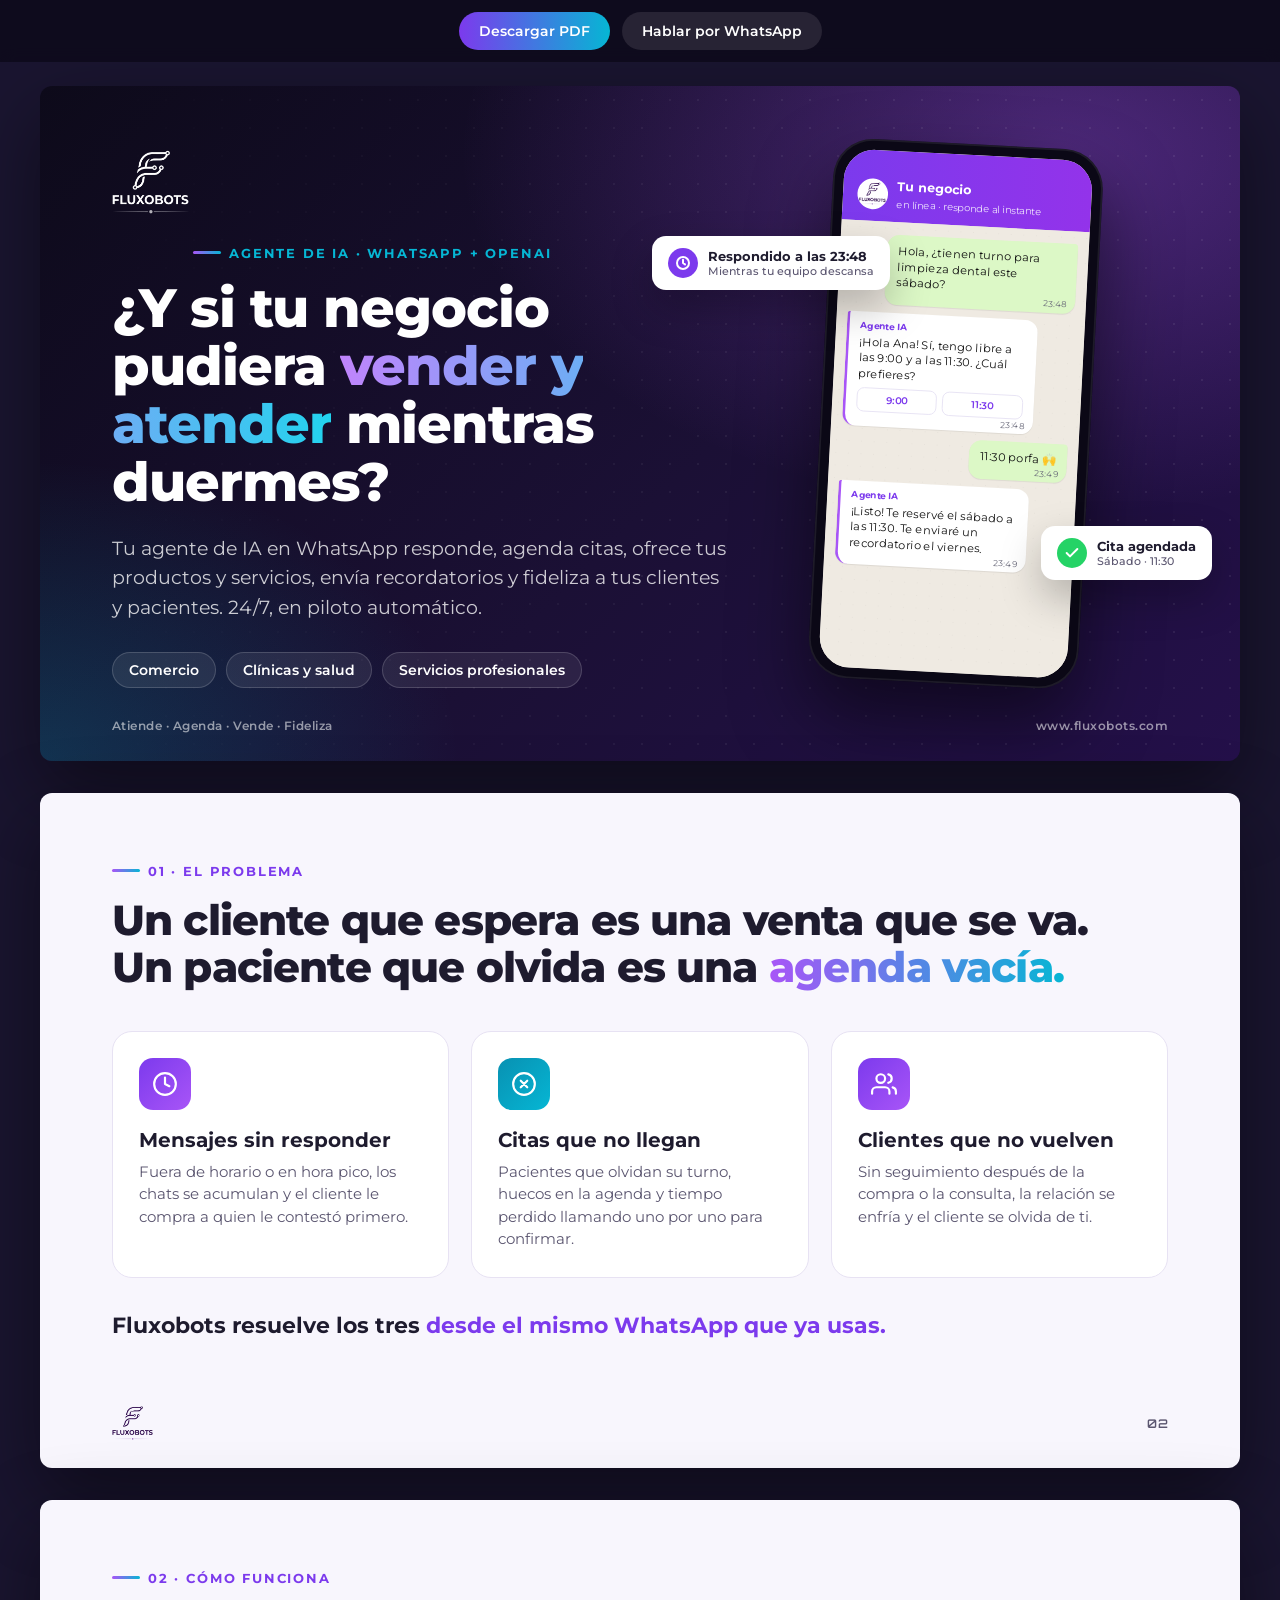
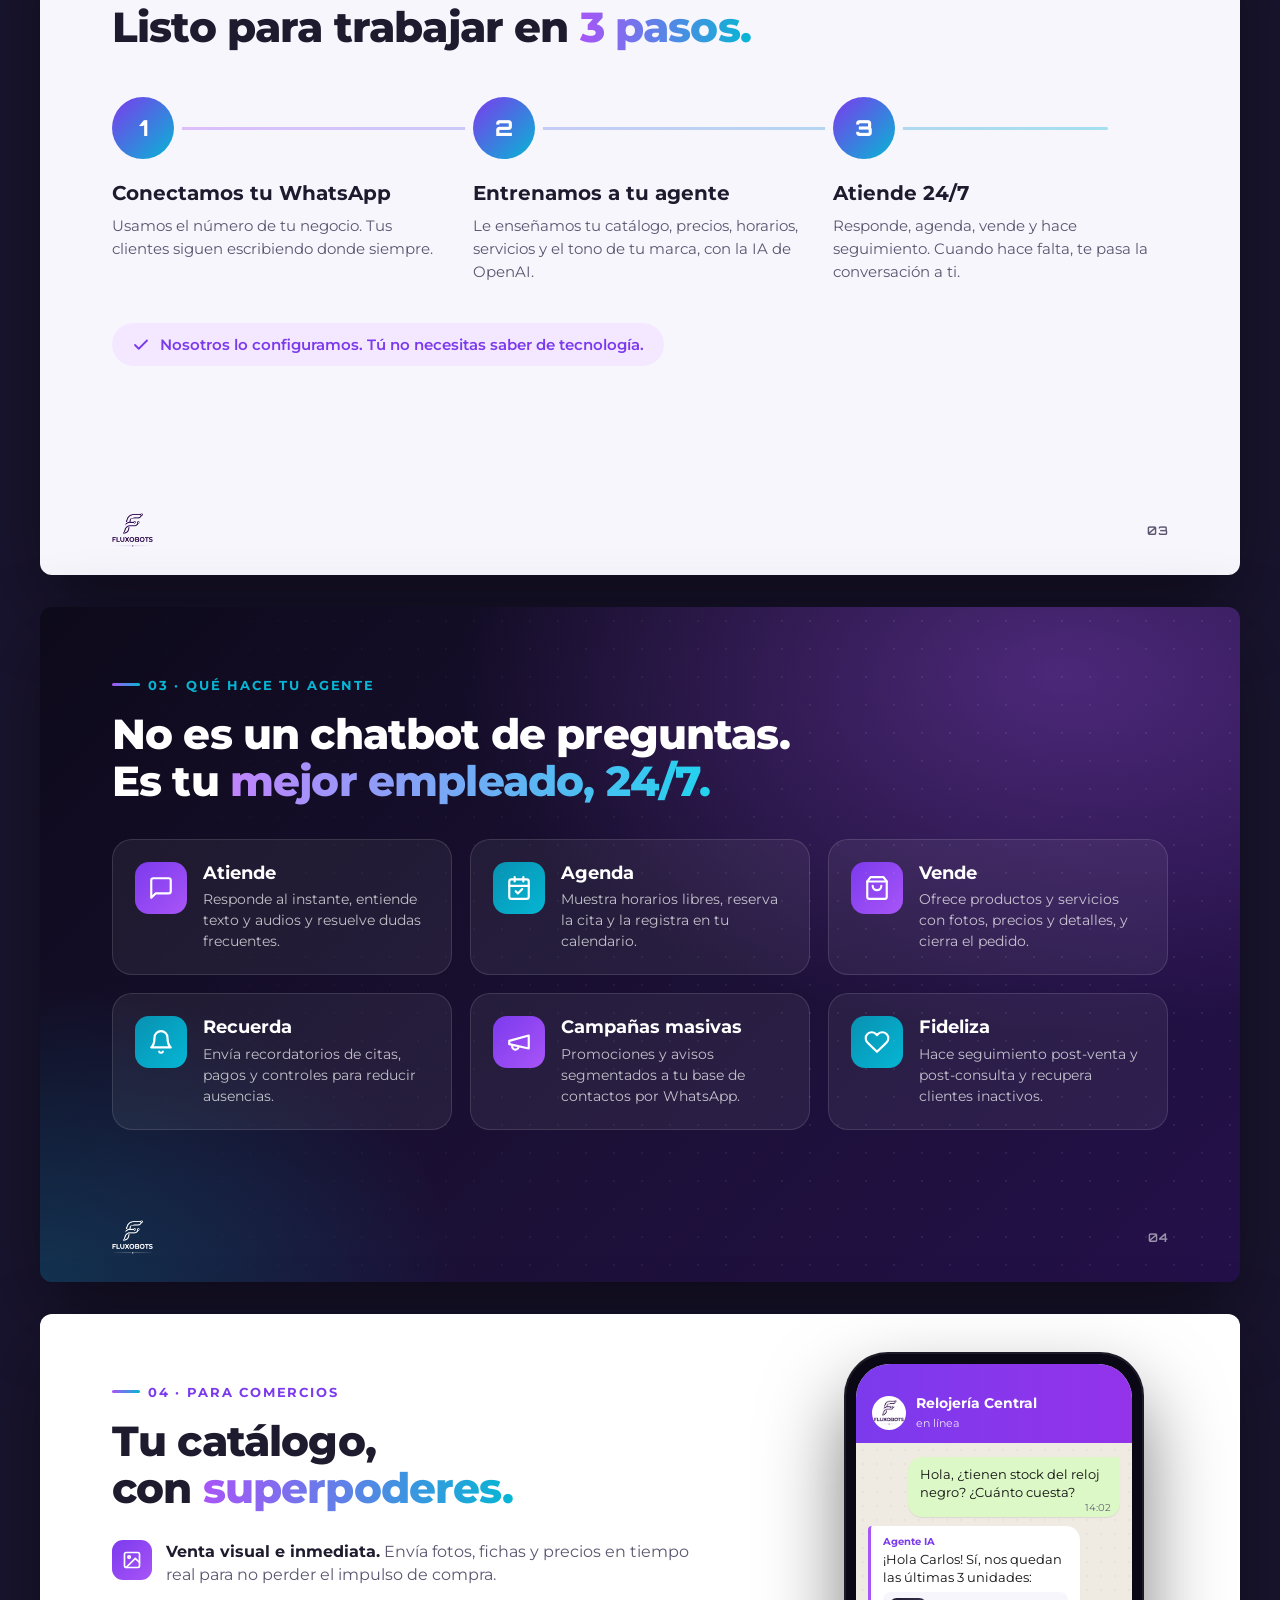
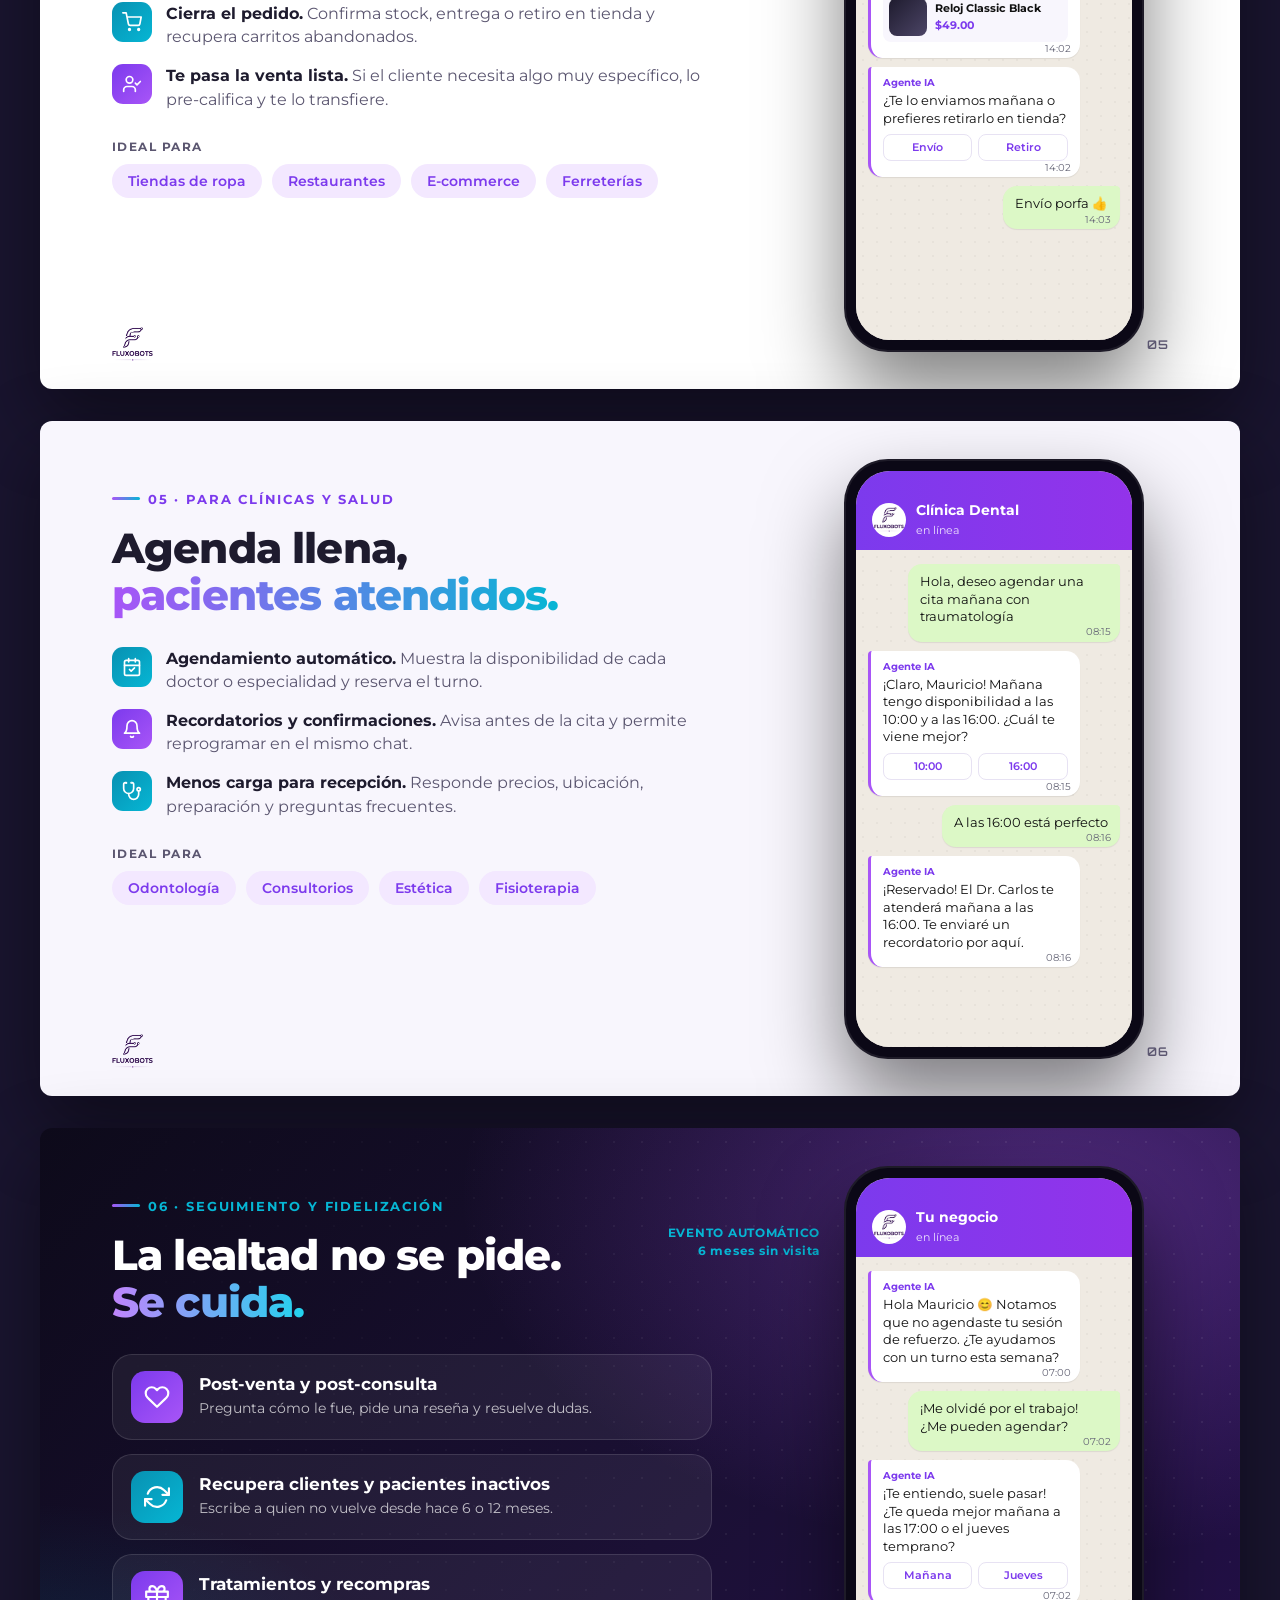
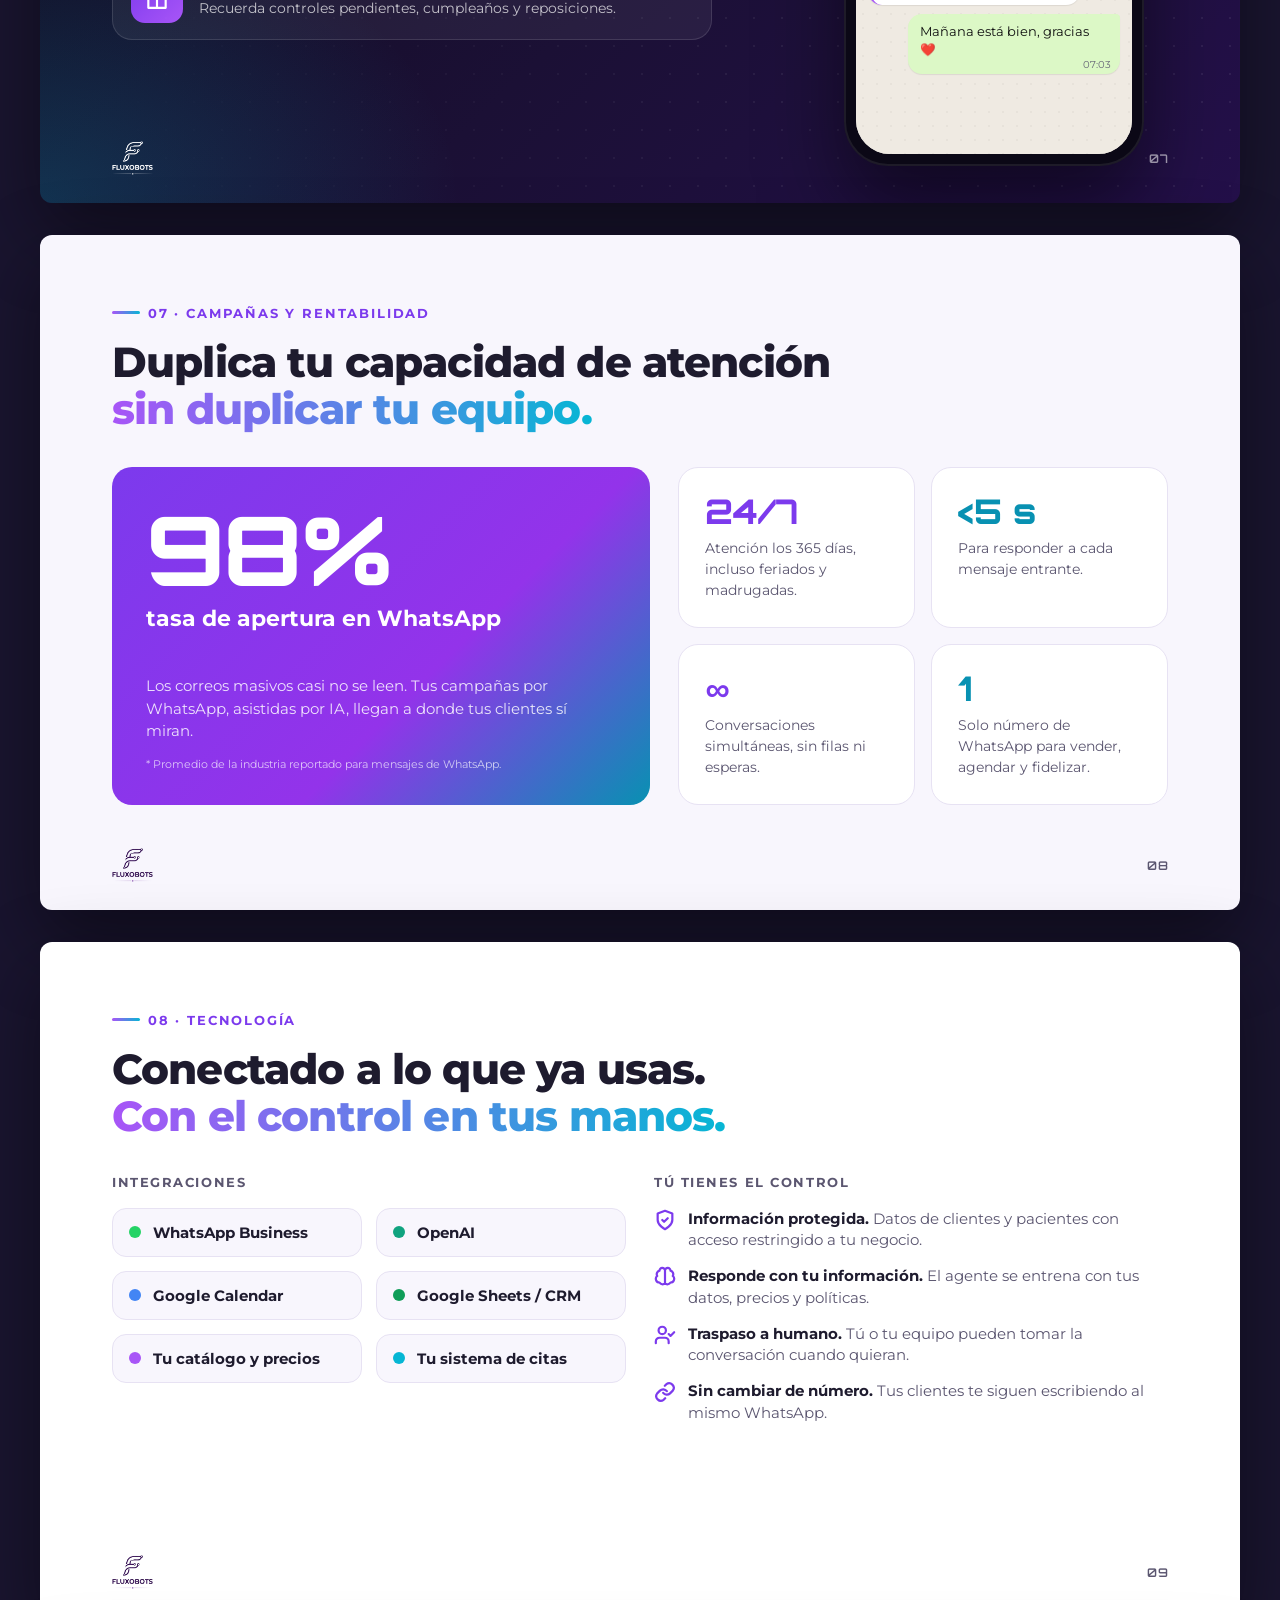
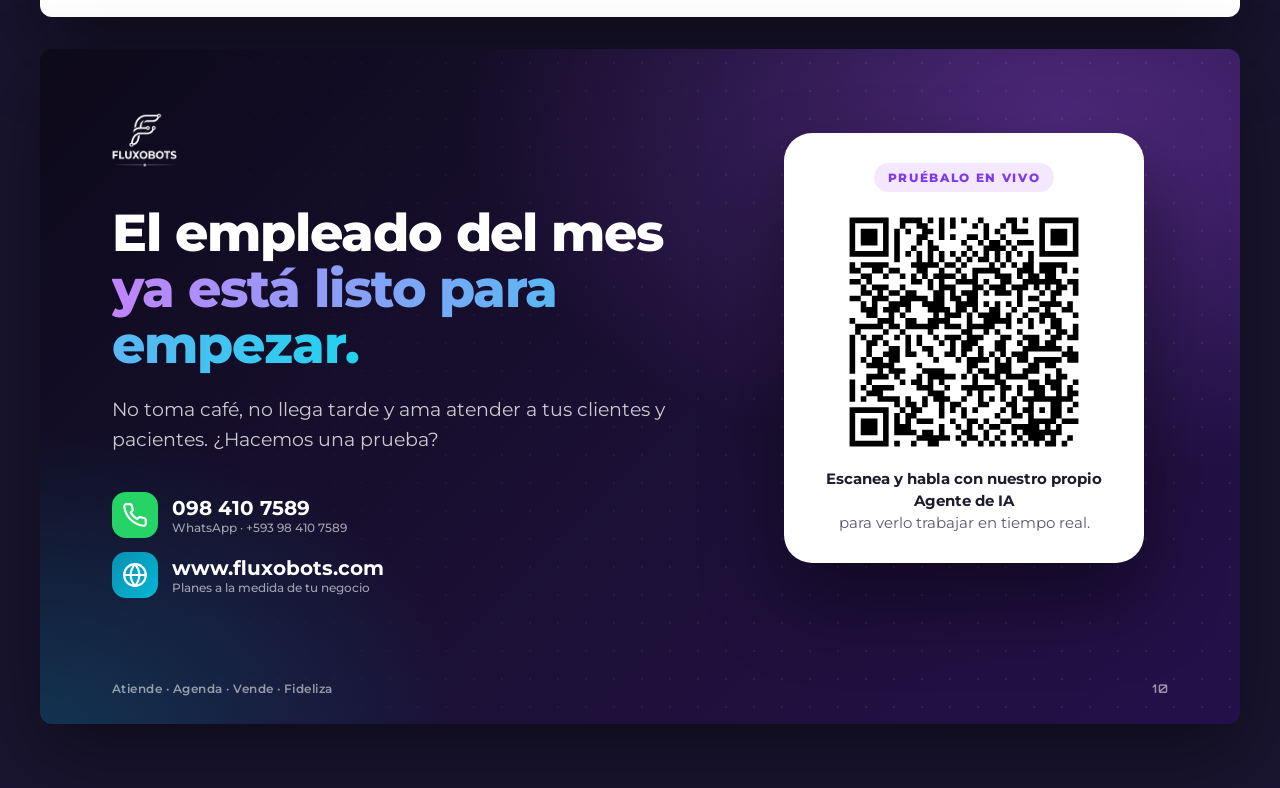
==== brochure.html @ 78300b8d "Agregar brochure HTML del Agente IA (comercio + salud) Brochure de 10 páginas con logo y colores de " ====
<!DOCTYPE html>
<html lang="es">
<head>
<meta charset="UTF-8">
<meta name="viewport" content="width=device-width, initial-scale=1.0">
<title>Fluxobots · Agente de IA para WhatsApp</title>
<meta name="description" content="Brochure de Fluxobots: Agente de IA conectado a WhatsApp y OpenAI que atiende, agenda, vende, recuerda y fideliza a tus clientes y pacientes 24/7.">
<link rel="preconnect" href="https://fonts.googleapis.com">
<link rel="preconnect" href="https://fonts.gstatic.com" crossorigin>
<link href="https://fonts.googleapis.com/css2?family=Montserrat:wght@400;500;600;700;800&family=Orbitron:wght@600;800&display=swap" rel="stylesheet">
<style>
:root{
  --violet:#a855f7;
  --violet-deep:#7c3aed;
  --violet-soft:#f3e8ff;
  --cyan:#06b6d4;
  --cyan-soft:#cffafe;
  --ink:#020617;
  --night:#0d0a1a;
  --text:#1e1b2e;
  --muted:#5b5670;
  --line:#e7e2f3;
  --paper:#ffffff;
  --paper-2:#f8f6fd;
  --wa:#25d366;
  --wa-bubble:#dcf8c6;
}
*{box-sizing:border-box;margin:0;padding:0}
html,body{background:#1a1530}
body{font-family:'Montserrat',sans-serif;color:var(--text);-webkit-font-smoothing:antialiased;padding:32px 0 64px}

/* ---------- Toolbar (solo pantalla) ---------- */
.toolbar{position:sticky;top:0;z-index:10;display:flex;justify-content:center;gap:12px;padding:12px;margin:-32px 0 24px;background:rgba(13,10,26,.85);backdrop-filter:blur(8px)}
.toolbar button,.toolbar a{font:600 14px 'Montserrat',sans-serif;border:0;border-radius:999px;padding:10px 20px;cursor:pointer;text-decoration:none;color:#fff;background:linear-gradient(90deg,var(--violet-deep),var(--cyan))}
.toolbar a{background:rgba(255,255,255,.1)}

/* ---------- Lienzo de slides ---------- */
.deck{display:flex;flex-direction:column;align-items:center;gap:32px}
.frame{width:calc(1200px * var(--s,1));height:calc(675px * var(--s,1))}
.slide{width:1200px;height:675px;position:relative;overflow:hidden;transform:scale(var(--s,1));transform-origin:top left;background:var(--paper);border-radius:12px;box-shadow:0 30px 80px rgba(0,0,0,.45);padding:64px 72px}
.slide.dark{background:radial-gradient(1000px 600px at 85% 10%,rgba(168,85,247,.35),transparent 60%),radial-gradient(700px 500px at 0% 100%,rgba(6,182,212,.22),transparent 60%),linear-gradient(135deg,#0d0a1a 0%,#1b1035 55%,#24104a 100%);color:#fff}
.slide.soft{background:var(--paper-2)}

/* Malla decorativa sutil en slides oscuras */
.slide.dark::before{content:"";position:absolute;inset:0;background-image:radial-gradient(rgba(255,255,255,.07) 1px,transparent 1px);background-size:28px 28px;mask-image:linear-gradient(90deg,transparent,#000 70%);pointer-events:none}

/* Pie de página común */
.foot{position:absolute;left:72px;right:72px;bottom:28px;display:flex;align-items:center;justify-content:space-between;font-size:12px;font-weight:600;color:var(--muted);letter-spacing:.04em}
.dark .foot{color:rgba(255,255,255,.55)}
.foot img{height:34px}
.foot .num{font-family:'Orbitron',sans-serif;font-size:12px}

/* Tipografía */
.eyebrow{display:inline-flex;align-items:center;gap:8px;font-size:13px;font-weight:700;letter-spacing:.14em;text-transform:uppercase;color:var(--violet-deep);margin-bottom:18px}
.eyebrow::before{content:"";width:28px;height:3px;border-radius:3px;background:linear-gradient(90deg,var(--violet),var(--cyan))}
.dark .eyebrow{color:var(--cyan)}
h1{font-size:54px;line-height:1.08;font-weight:800;letter-spacing:-.02em}
h2{font-size:42px;line-height:1.12;font-weight:800;letter-spacing:-.02em}
h3{font-size:20px;line-height:1.25;font-weight:700}
.lead{font-size:19px;line-height:1.55;color:var(--muted);max-width:620px}
.dark .lead{color:rgba(255,255,255,.78)}
.grad{background:linear-gradient(90deg,var(--violet),var(--cyan));-webkit-background-clip:text;background-clip:text;color:transparent}
.dark .grad{background:linear-gradient(90deg,#c084fc,#22d3ee);-webkit-background-clip:text;background-clip:text}

/* Chips */
.chips{display:flex;gap:10px;flex-wrap:wrap}
.chip{font-size:14px;font-weight:600;padding:8px 16px;border-radius:999px;background:var(--violet-soft);color:var(--violet-deep)}
.dark .chip{background:rgba(255,255,255,.08);color:#fff;border:1px solid rgba(255,255,255,.16)}

/* Íconos */
.ico{width:52px;height:52px;border-radius:14px;display:grid;place-items:center;background:linear-gradient(135deg,var(--violet-deep),var(--violet));color:#fff;flex:none}
.ico.cy{background:linear-gradient(135deg,#0891b2,var(--cyan))}
.ico svg{width:26px;height:26px;fill:none;stroke:currentColor;stroke-width:2;stroke-linecap:round;stroke-linejoin:round}

/* ---------- Teléfono / chat ---------- */
.phone{position:absolute;width:300px;height:600px;border-radius:44px;background:#0b0816;padding:12px;box-shadow:0 40px 80px rgba(0,0,0,.5),0 0 0 2px rgba(255,255,255,.08) inset}
.screen{width:100%;height:100%;border-radius:34px;overflow:hidden;background:#efeae2;display:flex;flex-direction:column}
.wa-head{background:linear-gradient(90deg,var(--violet-deep),#9333ea);color:#fff;padding:30px 16px 12px;display:flex;align-items:center;gap:10px}
.wa-head .av{width:34px;height:34px;border-radius:50%;background:#fff;display:grid;place-items:center;overflow:hidden}
.wa-head .av img{width:30px}
.wa-head b{font-size:14px;display:block}
.wa-head small{font-size:11px;opacity:.85}
.chat{flex:1;padding:14px 12px;display:flex;flex-direction:column;gap:9px;background:#efeae2 radial-gradient(rgba(0,0,0,.035) 1px,transparent 1px) 0 0/14px 14px}
.msg{max-width:84%;padding:9px 12px 16px;border-radius:14px;font-size:12.5px;line-height:1.4;position:relative;color:#111;box-shadow:0 1px 1px rgba(0,0,0,.08)}
.msg time{position:absolute;right:9px;bottom:3px;font-size:9.5px;color:#667}
.msg.in{align-self:flex-end;background:var(--wa-bubble);border-top-right-radius:4px}
.msg.ai{align-self:flex-start;background:#fff;border-top-left-radius:4px;border-left:3px solid var(--violet)}
.msg.ai::before{content:"Agente IA";display:block;font-size:10px;font-weight:700;color:var(--violet-deep);margin-bottom:2px}
.msg .prod{display:flex;gap:8px;align-items:center;margin-top:6px;padding:6px;border-radius:8px;background:var(--paper-2)}
.msg .prod i{width:38px;height:38px;border-radius:8px;background:linear-gradient(135deg,#1e1b2e,#4c4566);flex:none}
.msg .prod b{font-size:11px;display:block}
.msg .prod span{font-size:11px;color:var(--violet-deep);font-weight:700}
.msg .btns{display:flex;gap:6px;margin-top:7px}
.msg .btns span{flex:1;text-align:center;font-size:11px;font-weight:600;color:var(--violet-deep);border:1px solid var(--line);border-radius:8px;padding:5px 4px;background:#fff}
.tag-float{position:absolute;background:#fff;color:var(--text);border-radius:14px;padding:12px 16px;box-shadow:0 18px 40px rgba(0,0,0,.25);display:flex;align-items:center;gap:10px;font-size:13px;font-weight:700}
.tag-float .dot{width:30px;height:30px;border-radius:50%;display:grid;place-items:center;background:var(--wa);color:#fff}
.tag-float .dot svg{width:16px;height:16px;fill:none;stroke:#fff;stroke-width:3;stroke-linecap:round;stroke-linejoin:round}
.tag-float small{display:block;font-weight:500;color:var(--muted);font-size:11px}

/* ---------- Tarjetas ---------- */
.card{background:#fff;border:1px solid var(--line);border-radius:20px;padding:26px}
.dark .card{background:rgba(255,255,255,.06);border-color:rgba(255,255,255,.12)}
.card p{font-size:15px;line-height:1.5;color:var(--muted);margin-top:8px}
.dark .card p{color:rgba(255,255,255,.72)}

/* Slide 1 */
.s1 .copy{position:relative;z-index:2;max-width:640px}
.s1 .logo-top{height:64px;margin-bottom:40px}
.s1 h1{margin-bottom:22px}
.s1 .lead{margin-bottom:30px}
.s1 .phone{right:120px;top:58px;transform:rotate(3deg) scale(.9);transform-origin:top center}
.s1 .t1{right:28px;top:440px}
.s1 .t2{right:350px;top:150px}

/* Slide 2 */
.s2 .grid{display:grid;grid-template-columns:repeat(3,1fr);gap:22px;margin-top:40px}
.s2 .card h3{margin-top:18px}
.s2 .quote{margin-top:34px;font-size:22px;font-weight:700;color:var(--text)}
.s2 .quote span{color:var(--violet-deep)}

/* Slide 3 */
.s3 .steps{display:grid;grid-template-columns:repeat(3,1fr);gap:26px;margin-top:46px;position:relative}
.s3 .steps::before{content:"";position:absolute;top:30px;left:60px;right:60px;height:3px;background:linear-gradient(90deg,var(--violet),var(--cyan));border-radius:3px;opacity:.35}
.s3 .n{width:62px;height:62px;border-radius:50%;display:grid;place-items:center;font:800 22px 'Orbitron',sans-serif;color:#fff;background:linear-gradient(135deg,var(--violet-deep),var(--cyan));position:relative;box-shadow:0 0 0 8px var(--paper-2)}
.s3 h3{margin-top:22px}
.s3 p{font-size:15px;line-height:1.55;color:var(--muted);margin-top:8px}
.s3 .note{margin-top:40px;display:inline-flex;align-items:center;gap:10px;font-size:15px;font-weight:600;color:var(--violet-deep);background:var(--violet-soft);padding:12px 20px;border-radius:999px}

/* Slide 4 */
.s4 .grid{display:grid;grid-template-columns:repeat(3,1fr);gap:18px;margin-top:34px}
.s4 .card{display:flex;gap:16px;align-items:flex-start;padding:22px}
.s4 .card p{margin-top:5px;font-size:14px}
.s4 h3{font-size:18px}

/* Slides 5 y 6 (demos) */
.demo .copy{max-width:600px}
.demo .phone{right:96px;top:38px}
.demo ul{list-style:none;margin-top:28px;display:flex;flex-direction:column;gap:16px}
.demo li{display:flex;gap:14px;align-items:flex-start;font-size:16px;line-height:1.45;color:var(--muted)}
.demo li b{color:var(--text)}
.demo li .ico{width:40px;height:40px;border-radius:11px}
.demo li .ico svg{width:20px;height:20px}
.demo .also{margin-top:28px}
.demo .also small{display:block;font-size:12px;font-weight:700;letter-spacing:.12em;text-transform:uppercase;color:var(--muted);margin-bottom:10px}

/* Slide 7 */
.s7 .copy{max-width:600px}
.s7 .flows{display:flex;flex-direction:column;gap:14px;margin-top:28px}
.s7 .flow{display:flex;gap:16px;align-items:center;padding:16px 18px}
.s7 .flow h3{font-size:17px}
.s7 .flow p{margin-top:3px;font-size:14px}
.s7 .phone{right:96px;top:38px}
.s7 .trigger{position:absolute;right:420px;top:96px;font-size:12px;font-weight:700;letter-spacing:.06em;color:var(--cyan);text-align:right;line-height:1.5}

/* Slide 8 */
.s8 .row{display:grid;grid-template-columns:1.1fr 1fr;gap:28px;margin-top:34px}
.s8 .big{background:linear-gradient(135deg,var(--violet-deep),#9333ea 60%,#0891b2);color:#fff;border:0;padding:34px;display:flex;flex-direction:column;justify-content:space-between}
.s8 .big .k{font:800 96px/1 'Orbitron',sans-serif;letter-spacing:-.02em}
.s8 .big h3{font-size:22px;margin-top:8px}
.s8 .big p{color:rgba(255,255,255,.85);font-size:15px}
.s8 .big small{font-size:11px;opacity:.7;margin-top:14px;display:block}
.s8 .stats{display:grid;grid-template-columns:1fr 1fr;gap:16px}
.s8 .stat .k{font:800 34px/1 'Orbitron',sans-serif;color:var(--violet-deep)}
.s8 .stat:nth-child(even) .k{color:#0891b2}
.s8 .stat p{font-size:14px;margin-top:10px}

/* Slide 9 */
.s9 .cols{display:grid;grid-template-columns:1fr 1fr;gap:28px;margin-top:34px}
.s9 .int{display:grid;grid-template-columns:1fr 1fr;gap:14px;margin-top:18px}
.s9 .pill{display:flex;align-items:center;gap:12px;padding:14px 16px;border-radius:14px;background:var(--paper-2);border:1px solid var(--line);font-weight:700;font-size:15px}
.s9 .pill i{width:12px;height:12px;border-radius:50%;flex:none}
.s9 .sec{display:flex;flex-direction:column;gap:14px;margin-top:18px}
.s9 .sec div{display:flex;gap:12px;align-items:flex-start;font-size:15px;line-height:1.45;color:var(--muted)}
.s9 .sec b{color:var(--text)}
.s9 .sec svg{width:22px;height:22px;flex:none;fill:none;stroke:var(--violet-deep);stroke-width:2.4;stroke-linecap:round;stroke-linejoin:round;margin-top:1px}
.s9 h4{font-size:13px;font-weight:700;letter-spacing:.12em;text-transform:uppercase;color:var(--muted)}

/* Slide 10 */
.s10 .copy{max-width:620px}
.s10 h1{font-size:52px;margin-bottom:22px}
.s10 .contact{margin-top:38px;display:flex;flex-direction:column;gap:14px}
.s10 .contact a{display:flex;align-items:center;gap:14px;color:#fff;text-decoration:none;font-size:20px;font-weight:700}
.s10 .contact .ico{width:46px;height:46px}
.s10 .contact small{display:block;font-size:12px;font-weight:500;color:rgba(255,255,255,.6)}
.s10 .qr{position:absolute;right:96px;top:84px;width:360px;background:#fff;border-radius:28px;padding:30px;text-align:center;color:var(--text);box-shadow:0 40px 80px rgba(0,0,0,.45)}
.s10 .qr .lbl{display:inline-block;font-size:12px;font-weight:800;letter-spacing:.14em;color:var(--violet-deep);background:var(--violet-soft);padding:7px 14px;border-radius:999px}
.s10 .qr img{width:240px;height:240px;margin:20px auto 16px;display:block}
.s10 .qr p{font-size:15px;line-height:1.45;color:var(--muted)}
.s10 .qr p b{color:var(--text)}
.s10 .logo-top{height:54px;margin-bottom:34px}

/* ---------- Impresión / PDF ---------- */
@page{size:1200px 675px;margin:0}
@media print{
  html,body{background:none;padding:0}
  .toolbar{display:none}
  .deck{gap:0;display:block}
  .frame{width:1200px;height:675px;break-after:page;page-break-after:always}
  .frame:last-child{break-after:auto;page-break-after:auto}
  .slide{transform:none;border-radius:0;box-shadow:none}
  *{-webkit-print-color-adjust:exact;print-color-adjust:exact}
}
</style>
</head>
<body>

<div class="toolbar">
  <button onclick="window.print()">Descargar PDF</button>
  <a href="https://wa.me/593984107589" target="_blank" rel="noopener">Hablar por WhatsApp</a>
</div>

<!-- Íconos reutilizables -->
<svg width="0" height="0" style="position:absolute">
  <defs>
    <symbol id="i-chat" viewBox="0 0 24 24"><path d="M21 15a2 2 0 0 1-2 2H7l-4 4V5a2 2 0 0 1 2-2h14a2 2 0 0 1 2 2z"/></symbol>
    <symbol id="i-cal" viewBox="0 0 24 24"><rect x="3" y="4" width="18" height="18" rx="2"/><path d="M16 2v4M8 2v4M3 10h18M9 15l2 2 4-4"/></symbol>
    <symbol id="i-bag" viewBox="0 0 24 24"><path d="M6 2 3 6v14a2 2 0 0 0 2 2h14a2 2 0 0 0 2-2V6l-3-4z"/><path d="M3 6h18M16 10a4 4 0 0 1-8 0"/></symbol>
    <symbol id="i-bell" viewBox="0 0 24 24"><path d="M18 8A6 6 0 0 0 6 8c0 7-3 9-3 9h18s-3-2-3-9M13.7 21a2 2 0 0 1-3.4 0"/></symbol>
    <symbol id="i-mega" viewBox="0 0 24 24"><path d="m3 11 18-5v12L3 14v-3z"/><path d="M11.6 16.8a3 3 0 1 1-5.8-1.6"/></symbol>
    <symbol id="i-heart" viewBox="0 0 24 24"><path d="M20.8 4.6a5.5 5.5 0 0 0-7.8 0L12 5.7l-1-1.1a5.5 5.5 0 0 0-7.8 7.8l1 1.1L12 21l7.8-7.5 1-1.1a5.5 5.5 0 0 0 0-7.8z"/></symbol>
    <symbol id="i-clock" viewBox="0 0 24 24"><circle cx="12" cy="12" r="10"/><path d="M12 6v6l4 2"/></symbol>
    <symbol id="i-x" viewBox="0 0 24 24"><circle cx="12" cy="12" r="10"/><path d="m15 9-6 6M9 9l6 6"/></symbol>
    <symbol id="i-users" viewBox="0 0 24 24"><path d="M17 21v-2a4 4 0 0 0-4-4H5a4 4 0 0 0-4 4v2"/><circle cx="9" cy="7" r="4"/><path d="M23 21v-2a4 4 0 0 0-3-3.9M16 3.1a4 4 0 0 1 0 7.8"/></symbol>
    <symbol id="i-img" viewBox="0 0 24 24"><rect x="3" y="3" width="18" height="18" rx="2"/><circle cx="8.5" cy="8.5" r="1.5"/><path d="m21 15-5-5L5 21"/></symbol>
    <symbol id="i-hand" viewBox="0 0 24 24"><path d="M16 21v-2a4 4 0 0 0-4-4H6a4 4 0 0 0-4 4v2"/><circle cx="9" cy="7" r="4"/><path d="m16 11 2 2 4-4"/></symbol>
    <symbol id="i-cart" viewBox="0 0 24 24"><circle cx="9" cy="21" r="1"/><circle cx="20" cy="21" r="1"/><path d="M1 1h4l2.7 13.4a2 2 0 0 0 2 1.6h9.7a2 2 0 0 0 2-1.6L23 6H6"/></symbol>
    <symbol id="i-steth" viewBox="0 0 24 24"><path d="M4.8 2.3A.3.3 0 1 0 5 2H4a2 2 0 0 0-2 2v5a6 6 0 0 0 6 6 6 6 0 0 0 6-6V4a2 2 0 0 0-2-2h-1a.2.2 0 1 0 .3.3"/><path d="M8 15v1a6 6 0 0 0 6 6 6 6 0 0 0 6-6v-4"/><circle cx="20" cy="10" r="2"/></symbol>
    <symbol id="i-refresh" viewBox="0 0 24 24"><path d="M23 4v6h-6M1 20v-6h6"/><path d="M3.5 9a9 9 0 0 1 14.9-3.4L23 10M1 14l4.6 4.4A9 9 0 0 0 20.5 15"/></symbol>
    <symbol id="i-gift" viewBox="0 0 24 24"><path d="M20 12v10H4V12M2 7h20v5H2zM12 22V7M12 7H7.5a2.5 2.5 0 0 1 0-5C11 2 12 7 12 7zM12 7h4.5a2.5 2.5 0 0 0 0-5C13 2 12 7 12 7z"/></symbol>
    <symbol id="i-check" viewBox="0 0 24 24"><path d="M20 6 9 17l-5-5"/></symbol>
    <symbol id="i-shield" viewBox="0 0 24 24"><path d="M12 22s8-4 8-10V5l-8-3-8 3v7c0 6 8 10 8 10z"/><path d="m9 12 2 2 4-4"/></symbol>
    <symbol id="i-phone" viewBox="0 0 24 24"><path d="M22 16.9v3a2 2 0 0 1-2.2 2 19.8 19.8 0 0 1-8.6-3.1 19.5 19.5 0 0 1-6-6A19.8 19.8 0 0 1 2.1 4.2 2 2 0 0 1 4.1 2h3a2 2 0 0 1 2 1.7c.1.9.4 1.8.7 2.7a2 2 0 0 1-.5 2.1L8 9.8a16 16 0 0 0 6 6l1.3-1.3a2 2 0 0 1 2.1-.4c.9.3 1.8.6 2.7.7a2 2 0 0 1 1.7 2z"/></symbol>
    <symbol id="i-globe" viewBox="0 0 24 24"><circle cx="12" cy="12" r="10"/><path d="M2 12h20M12 2a15.3 15.3 0 0 1 4 10 15.3 15.3 0 0 1-4 10 15.3 15.3 0 0 1-4-10 15.3 15.3 0 0 1 4-10z"/></symbol>
    <symbol id="i-brain" viewBox="0 0 24 24"><path d="M12 5a3 3 0 1 0-6 .1 4 4 0 0 0-2.5 5.8A4 4 0 0 0 6 18a4 4 0 0 0 6 1V5zM12 5a3 3 0 1 1 6 .1 4 4 0 0 1 2.5 5.8A4 4 0 0 1 18 18a4 4 0 0 1-6 1"/></symbol>
    <symbol id="i-link" viewBox="0 0 24 24"><path d="M10 13a5 5 0 0 0 7.5.5l3-3a5 5 0 0 0-7-7l-1.7 1.7"/><path d="M14 11a5 5 0 0 0-7.5-.5l-3 3a5 5 0 0 0 7 7l1.7-1.7"/></symbol>
  </defs>
</svg>

<main class="deck">

<!-- ============ 01 · PORTADA ============ -->
<div class="frame"><section class="slide dark s1">
  <div class="copy">
    <img class="logo-top" src="img/logo-blanco.png" alt="Fluxobots">
    <div class="eyebrow">Agente de IA · WhatsApp + OpenAI</div>
    <h1>¿Y si tu negocio pudiera <span class="grad">vender y atender</span> mientras duermes?</h1>
    <p class="lead">Tu agente de IA en WhatsApp responde, agenda citas, ofrece tus productos y servicios, envía recordatorios y fideliza a tus clientes y pacientes. 24/7, en piloto automático.</p>
    <div class="chips">
      <span class="chip">Comercio</span><span class="chip">Clínicas y salud</span><span class="chip">Servicios profesionales</span>
    </div>
  </div>

  <div class="phone"><div class="screen">
    <div class="wa-head"><div class="av"><img src="img/logo-transparente.png" alt=""></div><div><b>Tu negocio</b><small>en línea · responde al instante</small></div></div>
    <div class="chat">
      <div class="msg in">Hola, ¿tienen turno para limpieza dental este sábado? <time>23:48</time></div>
      <div class="msg ai">¡Hola Ana! Sí, tengo libre a las 9:00 y a las 11:30. ¿Cuál prefieres?
        <div class="btns"><span>9:00</span><span>11:30</span></div><time>23:48</time></div>
      <div class="msg in">11:30 porfa 🙌 <time>23:49</time></div>
      <div class="msg ai">¡Listo! Te reservé el sábado a las 11:30. Te enviaré un recordatorio el viernes. <time>23:49</time></div>
    </div>
  </div></div>
  <div class="tag-float t1"><span class="dot"><svg viewBox="0 0 24 24"><path d="M20 6 9 17l-5-5"/></svg></span><div>Cita agendada<small>Sábado · 11:30</small></div></div>
  <div class="tag-float t2"><span class="dot" style="background:var(--violet-deep)"><svg viewBox="0 0 24 24"><circle cx="12" cy="12" r="9"/><path d="M12 7v5l3 2"/></svg></span><div>Respondido a las 23:48<small>Mientras tu equipo descansa</small></div></div>

  <div class="foot"><span>Atiende · Agenda · Vende · Fideliza</span><span>www.fluxobots.com</span></div>
</section></div>

<!-- ============ 02 · EL PROBLEMA ============ -->
<div class="frame"><section class="slide soft s2">
  <div class="eyebrow">01 · El problema</div>
  <h2>Un cliente que espera es una venta que se va.<br>Un paciente que olvida es una <span class="grad">agenda vacía.</span></h2>
  <div class="grid">
    <div class="card"><div class="ico"><svg><use href="#i-clock"/></svg></div><h3>Mensajes sin responder</h3><p>Fuera de horario o en hora pico, los chats se acumulan y el cliente le compra a quien le contestó primero.</p></div>
    <div class="card"><div class="ico cy"><svg><use href="#i-x"/></svg></div><h3>Citas que no llegan</h3><p>Pacientes que olvidan su turno, huecos en la agenda y tiempo perdido llamando uno por uno para confirmar.</p></div>
    <div class="card"><div class="ico"><svg><use href="#i-users"/></svg></div><h3>Clientes que no vuelven</h3><p>Sin seguimiento después de la compra o la consulta, la relación se enfría y el cliente se olvida de ti.</p></div>
  </div>
  <p class="quote">Fluxobots resuelve los tres <span>desde el mismo WhatsApp que ya usas.</span></p>
  <div class="foot"><img src="img/logo-transparente.png" alt="Fluxobots"><span class="num">02</span></div>
</section></div>

<!-- ============ 03 · CÓMO FUNCIONA ============ -->
<div class="frame"><section class="slide soft s3">
  <div class="eyebrow">02 · Cómo funciona</div>
  <h2>Listo para trabajar en <span class="grad">3 pasos.</span></h2>
  <div class="steps">
    <div><div class="n">1</div><h3>Conectamos tu WhatsApp</h3><p>Usamos el número de tu negocio. Tus clientes siguen escribiendo donde siempre.</p></div>
    <div><div class="n">2</div><h3>Entrenamos a tu agente</h3><p>Le enseñamos tu catálogo, precios, horarios, servicios y el tono de tu marca, con la IA de OpenAI.</p></div>
    <div><div class="n">3</div><h3>Atiende 24/7</h3><p>Responde, agenda, vende y hace seguimiento. Cuando hace falta, te pasa la conversación a ti.</p></div>
  </div>
  <div class="note"><svg width="18" height="18" viewBox="0 0 24 24" fill="none" stroke="currentColor" stroke-width="2.4" stroke-linecap="round" stroke-linejoin="round"><path d="M20 6 9 17l-5-5"/></svg> Nosotros lo configuramos. Tú no necesitas saber de tecnología.</div>
  <div class="foot"><img src="img/logo-transparente.png" alt="Fluxobots"><span class="num">03</span></div>
</section></div>

<!-- ============ 04 · QUÉ HACE ============ -->
<div class="frame"><section class="slide dark s4">
  <div class="eyebrow">03 · Qué hace tu agente</div>
  <h2>No es un chatbot de preguntas.<br>Es tu <span class="grad">mejor empleado, 24/7.</span></h2>
  <div class="grid">
    <div class="card"><div class="ico"><svg><use href="#i-chat"/></svg></div><div><h3>Atiende</h3><p>Responde al instante, entiende texto y audios y resuelve dudas frecuentes.</p></div></div>
    <div class="card"><div class="ico cy"><svg><use href="#i-cal"/></svg></div><div><h3>Agenda</h3><p>Muestra horarios libres, reserva la cita y la registra en tu calendario.</p></div></div>
    <div class="card"><div class="ico"><svg><use href="#i-bag"/></svg></div><div><h3>Vende</h3><p>Ofrece productos y servicios con fotos, precios y detalles, y cierra el pedido.</p></div></div>
    <div class="card"><div class="ico cy"><svg><use href="#i-bell"/></svg></div><div><h3>Recuerda</h3><p>Envía recordatorios de citas, pagos y controles para reducir ausencias.</p></div></div>
    <div class="card"><div class="ico"><svg><use href="#i-mega"/></svg></div><div><h3>Campañas masivas</h3><p>Promociones y avisos segmentados a tu base de contactos por WhatsApp.</p></div></div>
    <div class="card"><div class="ico cy"><svg><use href="#i-heart"/></svg></div><div><h3>Fideliza</h3><p>Hace seguimiento post-venta y post-consulta y recupera clientes inactivos.</p></div></div>
  </div>
  <div class="foot"><img src="img/logo-blanco.png" alt="Fluxobots"><span class="num">04</span></div>
</section></div>

<!-- ============ 05 · DEMO COMERCIO ============ -->
<div class="frame"><section class="slide demo s5">
  <div class="copy">
    <div class="eyebrow">04 · Para comercios</div>
    <h2>Tu catálogo,<br>con <span class="grad">superpoderes.</span></h2>
    <ul>
      <li><span class="ico"><svg><use href="#i-img"/></svg></span><span><b>Venta visual e inmediata.</b> Envía fotos, fichas y precios en tiempo real para no perder el impulso de compra.</span></li>
      <li><span class="ico cy"><svg><use href="#i-cart"/></svg></span><span><b>Cierra el pedido.</b> Confirma stock, entrega o retiro en tienda y recupera carritos abandonados.</span></li>
      <li><span class="ico"><svg><use href="#i-hand"/></svg></span><span><b>Te pasa la venta lista.</b> Si el cliente necesita algo muy específico, lo pre-califica y te lo transfiere.</span></li>
    </ul>
    <div class="also"><small>Ideal para</small><div class="chips"><span class="chip">Tiendas de ropa</span><span class="chip">Restaurantes</span><span class="chip">E-commerce</span><span class="chip">Ferreterías</span></div></div>
  </div>
  <div class="phone"><div class="screen">
    <div class="wa-head"><div class="av"><img src="img/logo-transparente.png" alt=""></div><div><b>Relojería Central</b><small>en línea</small></div></div>
    <div class="chat">
      <div class="msg in">Hola, ¿tienen stock del reloj negro? ¿Cuánto cuesta? <time>14:02</time></div>
      <div class="msg ai">¡Hola Carlos! Sí, nos quedan las últimas 3 unidades:
        <div class="prod"><i></i><div><b>Reloj Classic Black</b><span>$49.00</span></div></div><time>14:02</time></div>
      <div class="msg ai">¿Te lo enviamos mañana o prefieres retirarlo en tienda?
        <div class="btns"><span>Envío</span><span>Retiro</span></div><time>14:02</time></div>
      <div class="msg in">Envío porfa 👍 <time>14:03</time></div>
    </div>
  </div></div>
  <div class="foot"><img src="img/logo-transparente.png" alt="Fluxobots"><span class="num">05</span></div>
</section></div>

<!-- ============ 06 · DEMO SALUD ============ -->
<div class="frame"><section class="slide soft demo s6">
  <div class="copy">
    <div class="eyebrow">05 · Para clínicas y salud</div>
    <h2>Agenda llena,<br><span class="grad">pacientes atendidos.</span></h2>
    <ul>
      <li><span class="ico cy"><svg><use href="#i-cal"/></svg></span><span><b>Agendamiento automático.</b> Muestra la disponibilidad de cada doctor o especialidad y reserva el turno.</span></li>
      <li><span class="ico"><svg><use href="#i-bell"/></svg></span><span><b>Recordatorios y confirmaciones.</b> Avisa antes de la cita y permite reprogramar en el mismo chat.</span></li>
      <li><span class="ico cy"><svg><use href="#i-steth"/></svg></span><span><b>Menos carga para recepción.</b> Responde precios, ubicación, preparación y preguntas frecuentes.</span></li>
    </ul>
    <div class="also"><small>Ideal para</small><div class="chips"><span class="chip">Odontología</span><span class="chip">Consultorios</span><span class="chip">Estética</span><span class="chip">Fisioterapia</span></div></div>
  </div>
  <div class="phone"><div class="screen">
    <div class="wa-head"><div class="av"><img src="img/logo-transparente.png" alt=""></div><div><b>Clínica Dental</b><small>en línea</small></div></div>
    <div class="chat">
      <div class="msg in">Hola, deseo agendar una cita mañana con traumatología <time>08:15</time></div>
      <div class="msg ai">¡Claro, Mauricio! Mañana tengo disponibilidad a las 10:00 y a las 16:00. ¿Cuál te viene mejor?
        <div class="btns"><span>10:00</span><span>16:00</span></div><time>08:15</time></div>
      <div class="msg in">A las 16:00 está perfecto <time>08:16</time></div>
      <div class="msg ai">¡Reservado! El Dr. Carlos te atenderá mañana a las 16:00. Te enviaré un recordatorio por aquí. <time>08:16</time></div>
    </div>
  </div></div>
  <div class="foot"><img src="img/logo-transparente.png" alt="Fluxobots"><span class="num">06</span></div>
</section></div>

<!-- ============ 07 · FIDELIZACIÓN ============ -->
<div class="frame"><section class="slide dark s7">
  <div class="copy">
    <div class="eyebrow">06 · Seguimiento y fidelización</div>
    <h2>La lealtad no se pide.<br><span class="grad">Se cuida.</span></h2>
    <div class="flows">
      <div class="card flow"><div class="ico"><svg><use href="#i-heart"/></svg></div><div><h3>Post-venta y post-consulta</h3><p>Pregunta cómo le fue, pide una reseña y resuelve dudas.</p></div></div>
      <div class="card flow"><div class="ico cy"><svg><use href="#i-refresh"/></svg></div><div><h3>Recupera clientes y pacientes inactivos</h3><p>Escribe a quien no vuelve desde hace 6 o 12 meses.</p></div></div>
      <div class="card flow"><div class="ico"><svg><use href="#i-gift"/></svg></div><div><h3>Tratamientos y recompras</h3><p>Recuerda controles pendientes, cumpleaños y reposiciones.</p></div></div>
    </div>
  </div>
  <div class="trigger">EVENTO AUTOMÁTICO<br>6 meses sin visita</div>
  <div class="phone"><div class="screen">
    <div class="wa-head"><div class="av"><img src="img/logo-transparente.png" alt=""></div><div><b>Tu negocio</b><small>en línea</small></div></div>
    <div class="chat">
      <div class="msg ai">Hola Mauricio 😊 Notamos que no agendaste tu sesión de refuerzo. ¿Te ayudamos con un turno esta semana? <time>07:00</time></div>
      <div class="msg in">¡Me olvidé por el trabajo! ¿Me pueden agendar? <time>07:02</time></div>
      <div class="msg ai">¡Te entiendo, suele pasar! ¿Te queda mejor mañana a las 17:00 o el jueves temprano?
        <div class="btns"><span>Mañana</span><span>Jueves</span></div><time>07:02</time></div>
      <div class="msg in">Mañana está bien, gracias ❤️ <time>07:03</time></div>
    </div>
  </div></div>
  <div class="foot"><img src="img/logo-blanco.png" alt="Fluxobots"><span class="num">07</span></div>
</section></div>

<!-- ============ 08 · CAMPAÑAS Y RESULTADOS ============ -->
<div class="frame"><section class="slide soft s8">
  <div class="eyebrow">07 · Campañas y rentabilidad</div>
  <h2>Duplica tu capacidad de atención<br><span class="grad">sin duplicar tu equipo.</span></h2>
  <div class="row">
    <div class="card big">
      <div><div class="k">98%</div><h3>tasa de apertura en WhatsApp</h3></div>
      <div><p>Los correos masivos casi no se leen. Tus campañas por WhatsApp, asistidas por IA, llegan a donde tus clientes sí miran.</p><small>* Promedio de la industria reportado para mensajes de WhatsApp.</small></div>
    </div>
    <div class="stats">
      <div class="card stat"><div class="k">24/7</div><p>Atención los 365 días, incluso feriados y madrugadas.</p></div>
      <div class="card stat"><div class="k">&lt;5 s</div><p>Para responder a cada mensaje entrante.</p></div>
      <div class="card stat"><div class="k">∞</div><p>Conversaciones simultáneas, sin filas ni esperas.</p></div>
      <div class="card stat"><div class="k">1</div><p>Solo número de WhatsApp para vender, agendar y fidelizar.</p></div>
    </div>
  </div>
  <div class="foot"><img src="img/logo-transparente.png" alt="Fluxobots"><span class="num">08</span></div>
</section></div>

<!-- ============ 09 · INTEGRACIONES Y SEGURIDAD ============ -->
<div class="frame"><section class="slide s9">
  <div class="eyebrow">08 · Tecnología</div>
  <h2>Conectado a lo que ya usas.<br><span class="grad">Con el control en tus manos.</span></h2>
  <div class="cols">
    <div>
      <h4>Integraciones</h4>
      <div class="int">
        <div class="pill"><i style="background:var(--wa)"></i>WhatsApp Business</div>
        <div class="pill"><i style="background:#10a37f"></i>OpenAI</div>
        <div class="pill"><i style="background:#4285f4"></i>Google Calendar</div>
        <div class="pill"><i style="background:#0f9d58"></i>Google Sheets / CRM</div>
        <div class="pill"><i style="background:var(--violet)"></i>Tu catálogo y precios</div>
        <div class="pill"><i style="background:var(--cyan)"></i>Tu sistema de citas</div>
      </div>
    </div>
    <div>
      <h4>Tú tienes el control</h4>
      <div class="sec">
        <div><svg><use href="#i-shield"/></svg><span><b>Información protegida.</b> Datos de clientes y pacientes con acceso restringido a tu negocio.</span></div>
        <div><svg><use href="#i-brain"/></svg><span><b>Responde con tu información.</b> El agente se entrena con tus datos, precios y políticas.</span></div>
        <div><svg><use href="#i-hand"/></svg><span><b>Traspaso a humano.</b> Tú o tu equipo pueden tomar la conversación cuando quieran.</span></div>
        <div><svg><use href="#i-link"/></svg><span><b>Sin cambiar de número.</b> Tus clientes te siguen escribiendo al mismo WhatsApp.</span></div>
      </div>
    </div>
  </div>
  <div class="foot"><img src="img/logo-transparente.png" alt="Fluxobots"><span class="num">09</span></div>
</section></div>

<!-- ============ 10 · CTA ============ -->
<div class="frame"><section class="slide dark s10">
  <div class="copy">
    <img class="logo-top" src="img/logo-blanco.png" alt="Fluxobots">
    <h1>El empleado del mes <span class="grad">ya está listo para empezar.</span></h1>
    <p class="lead">No toma café, no llega tarde y ama atender a tus clientes y pacientes. ¿Hacemos una prueba?</p>
    <div class="contact">
      <a href="https://wa.me/593984107589" target="_blank" rel="noopener"><span class="ico" style="background:var(--wa)"><svg><use href="#i-phone"/></svg></span><span>098 410 7589<small>WhatsApp · +593 98 410 7589</small></span></a>
      <a href="https://www.fluxobots.com" target="_blank" rel="noopener"><span class="ico cy"><svg><use href="#i-globe"/></svg></span><span>www.fluxobots.com<small>Planes a la medida de tu negocio</small></span></a>
    </div>
  </div>
  <div class="qr">
    <span class="lbl">PRUÉBALO EN VIVO</span>
    <img src="img/qr-whatsapp.svg" alt="Código QR para escribir a Fluxobots por WhatsApp">
    <p><b>Escanea y habla con nuestro propio Agente de IA</b><br>para verlo trabajar en tiempo real.</p>
  </div>
  <div class="foot"><span>Atiende · Agenda · Vende · Fideliza</span><span class="num">10</span></div>
</section></div>

</main>

<script>
  // Escala las slides para que quepan en pantallas pequeñas
  function fit(){
    var s=Math.min(1,(window.innerWidth-32)/1200);
    document.documentElement.style.setProperty('--s',s);
  }
  window.addEventListener('resize',fit);fit();
  window.addEventListener('beforeprint',function(){document.documentElement.style.setProperty('--s',1)});
  window.addEventListener('afterprint',fit);
</script>
</body>
</html>
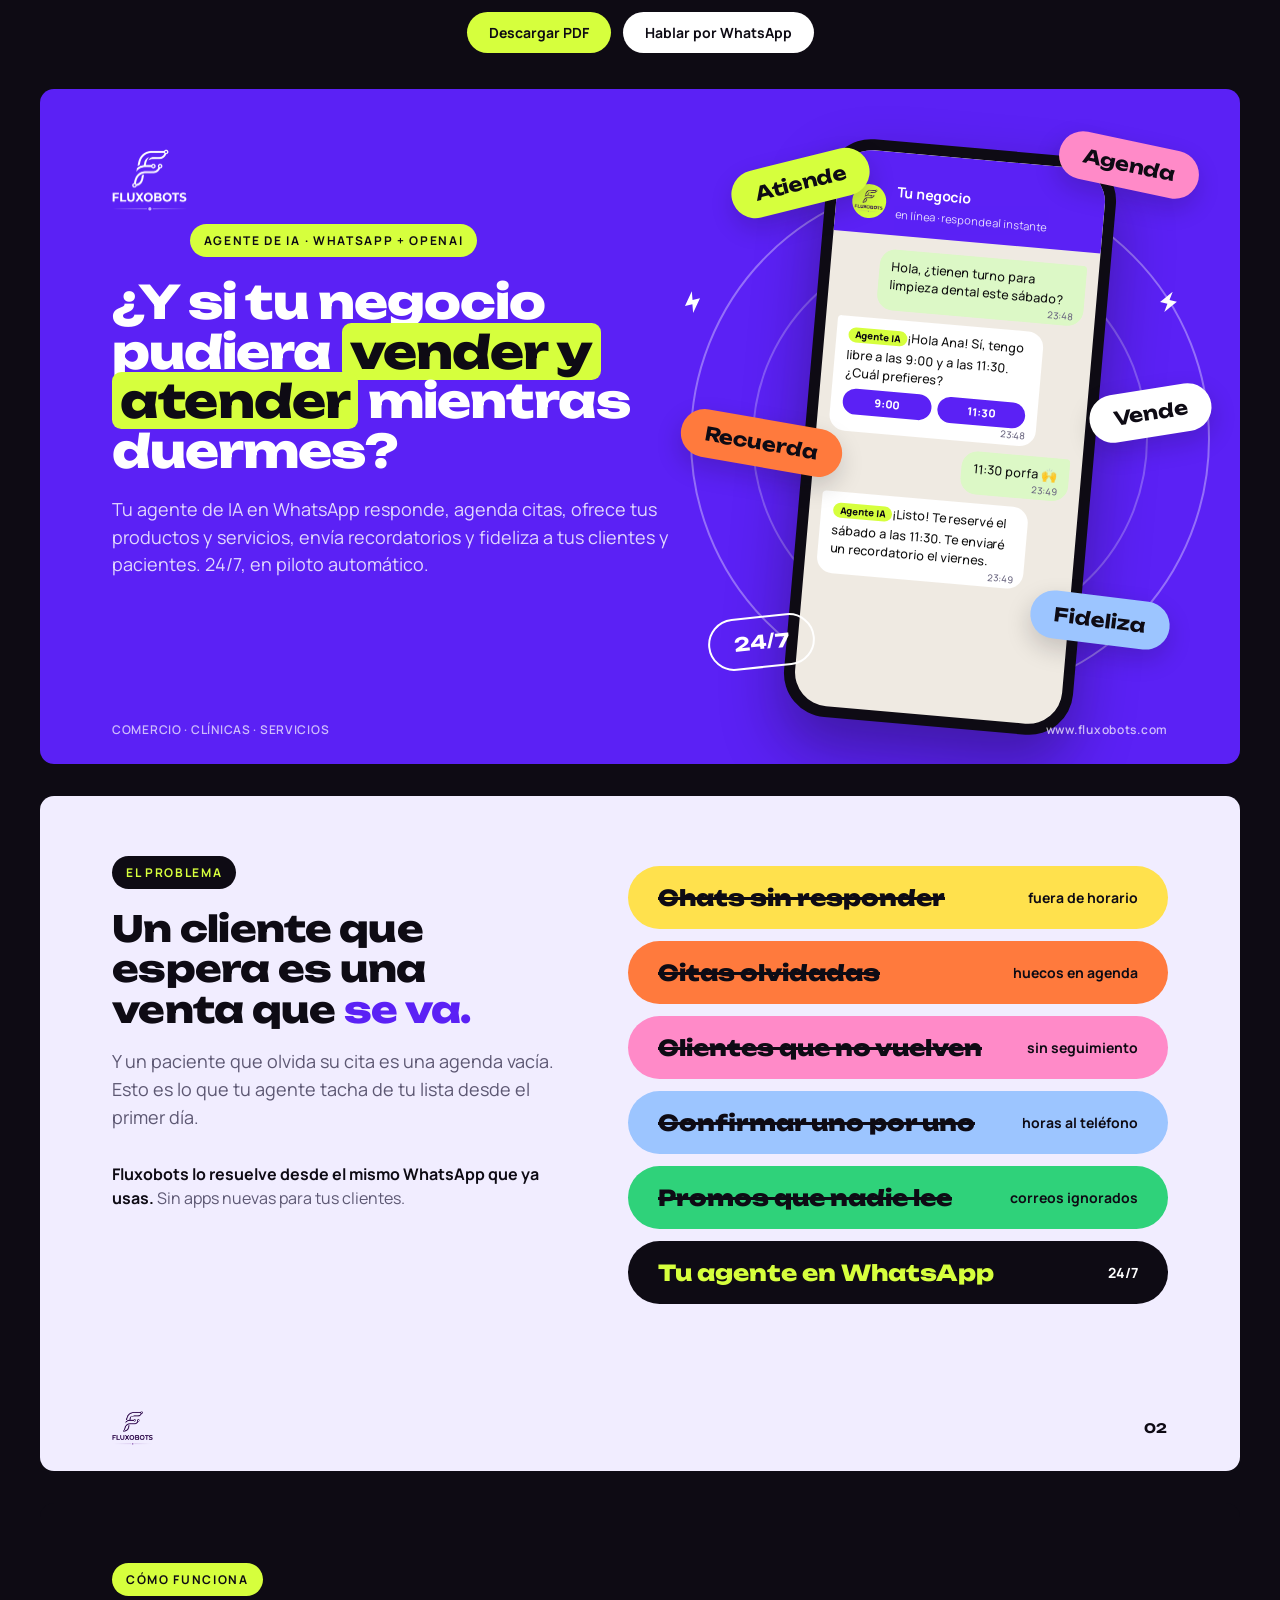
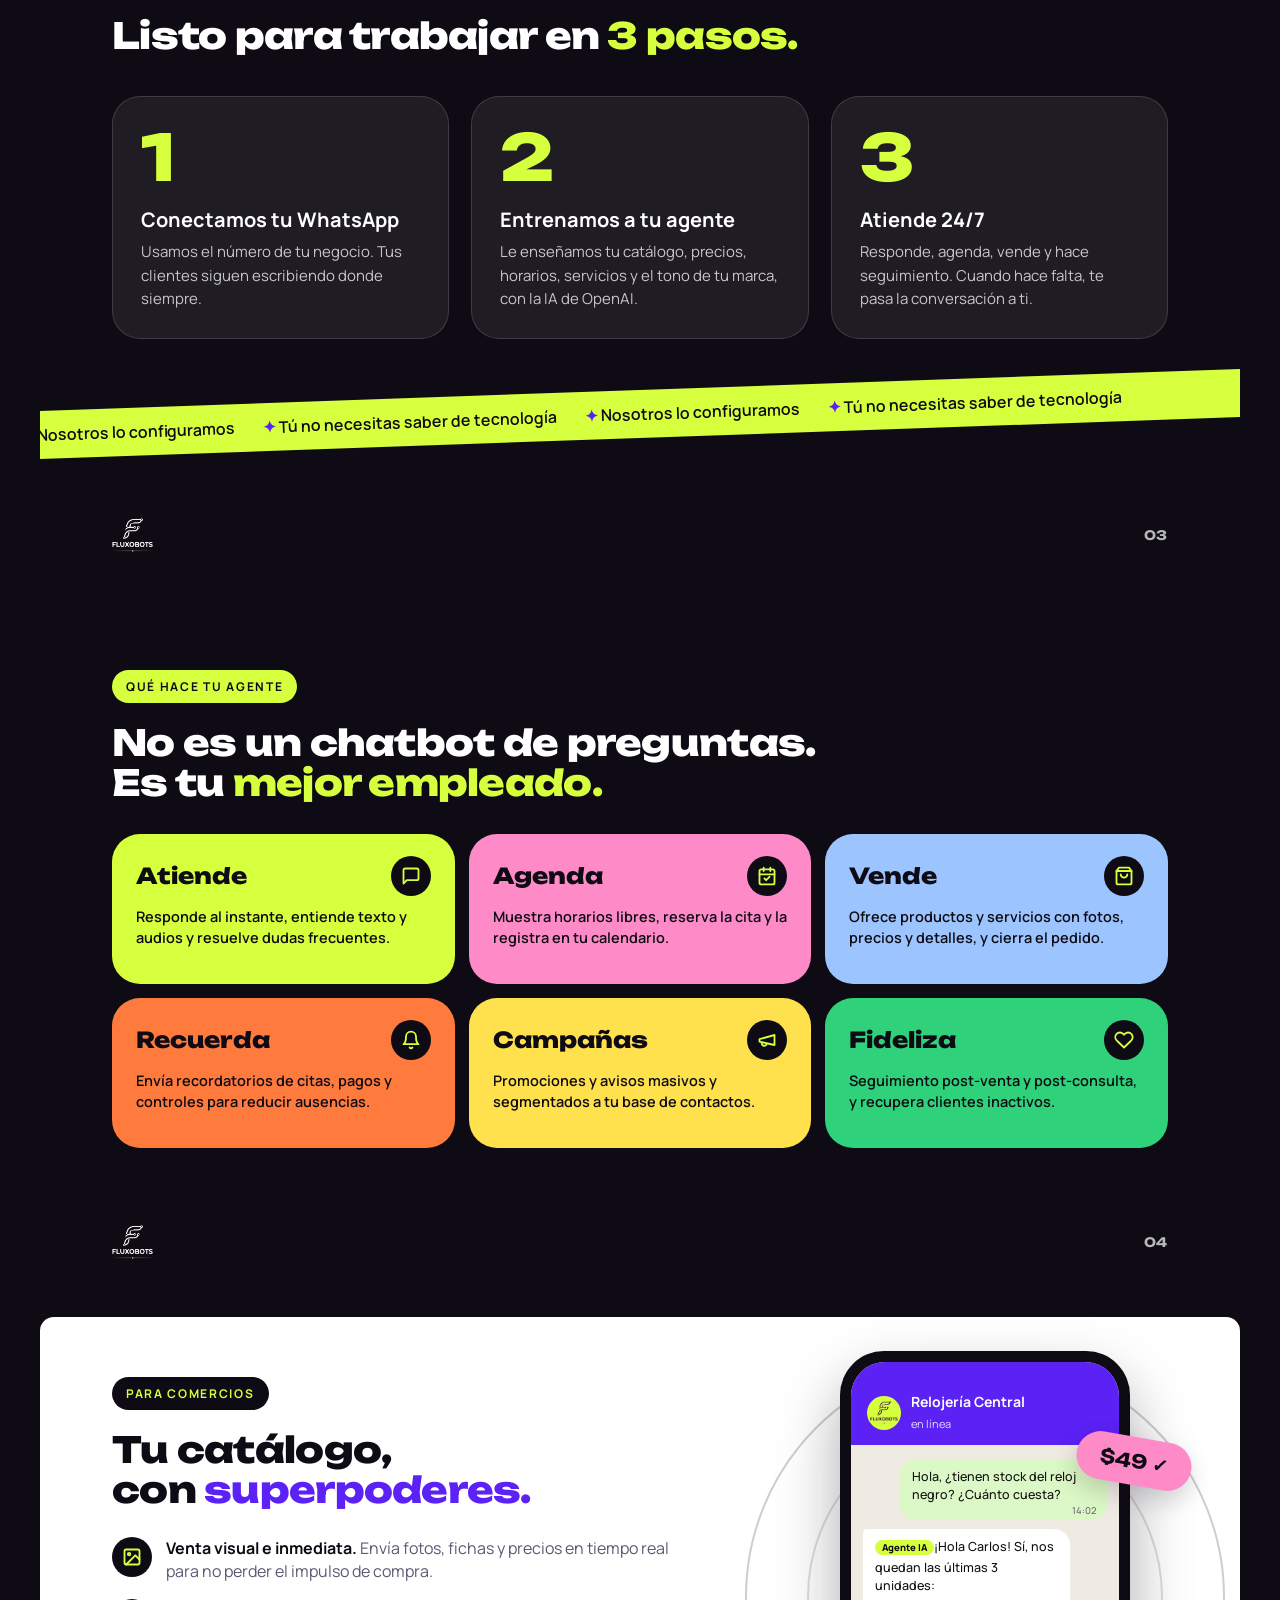
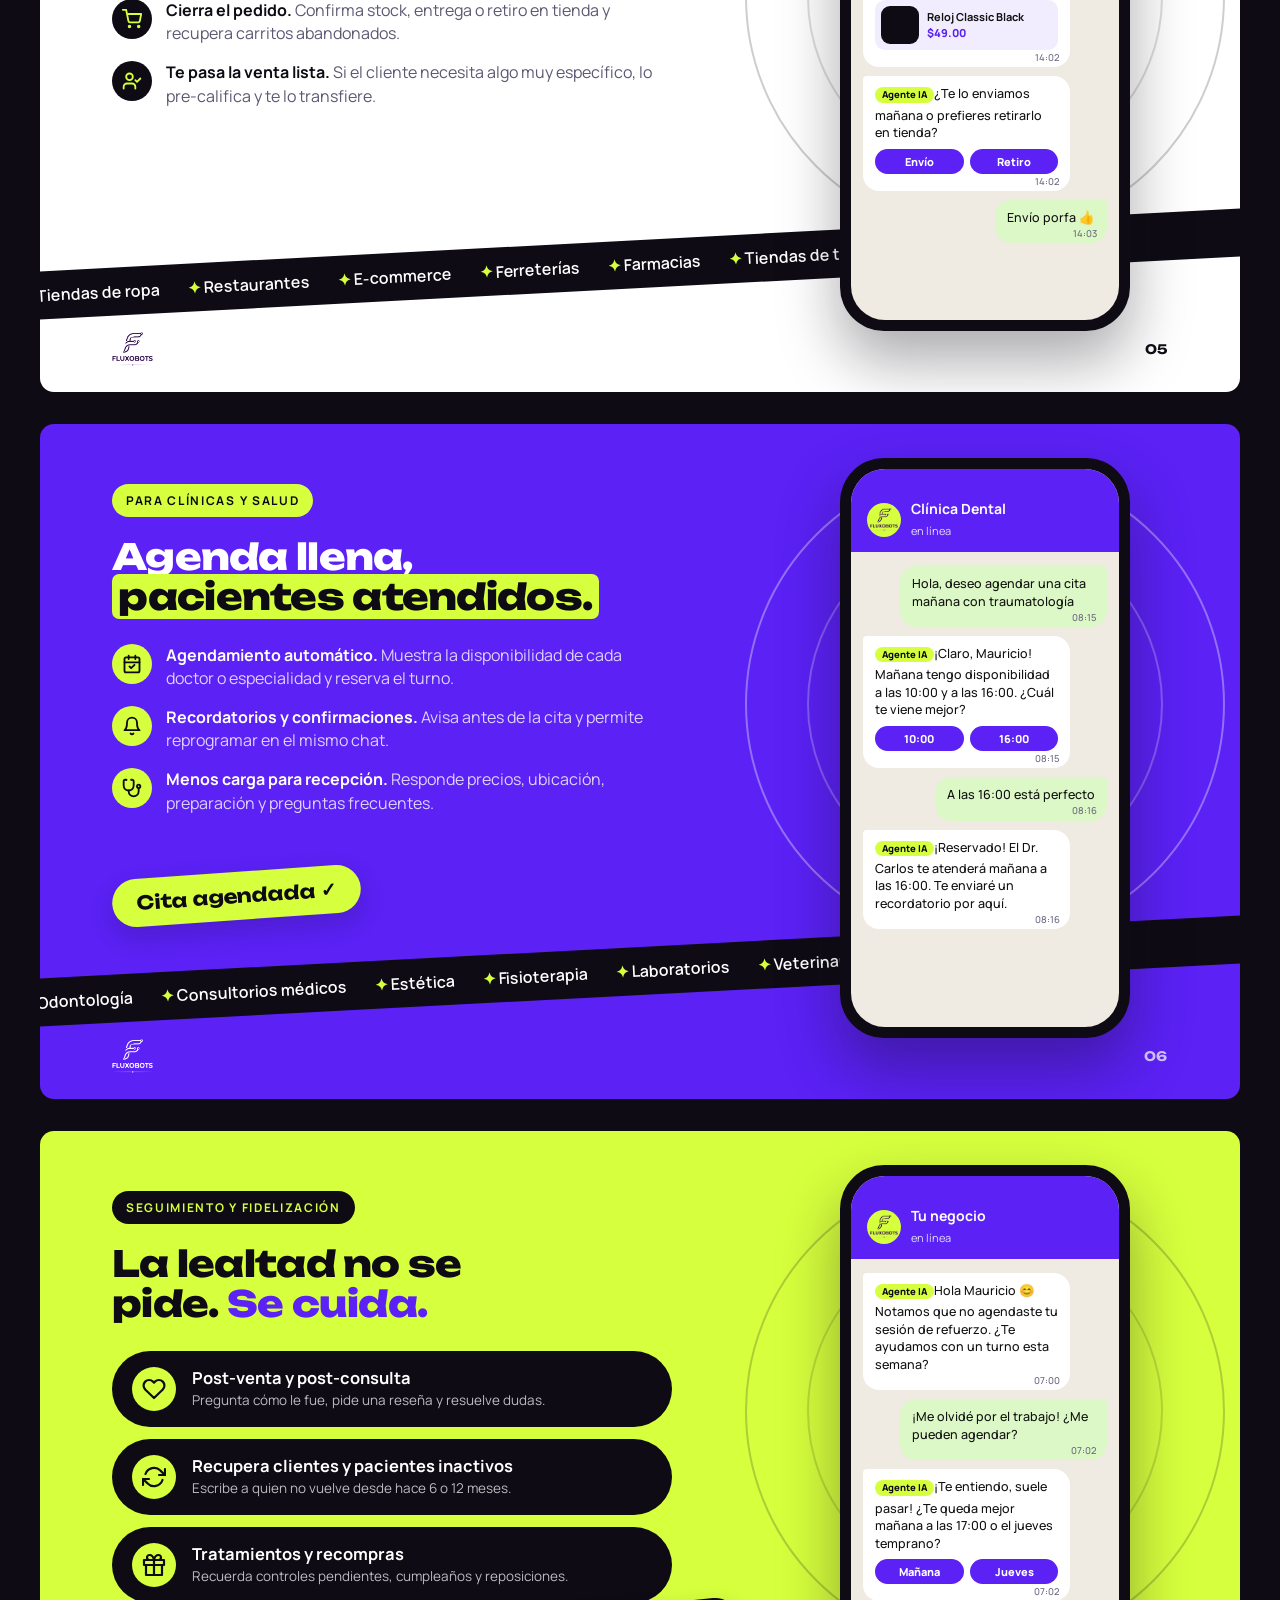
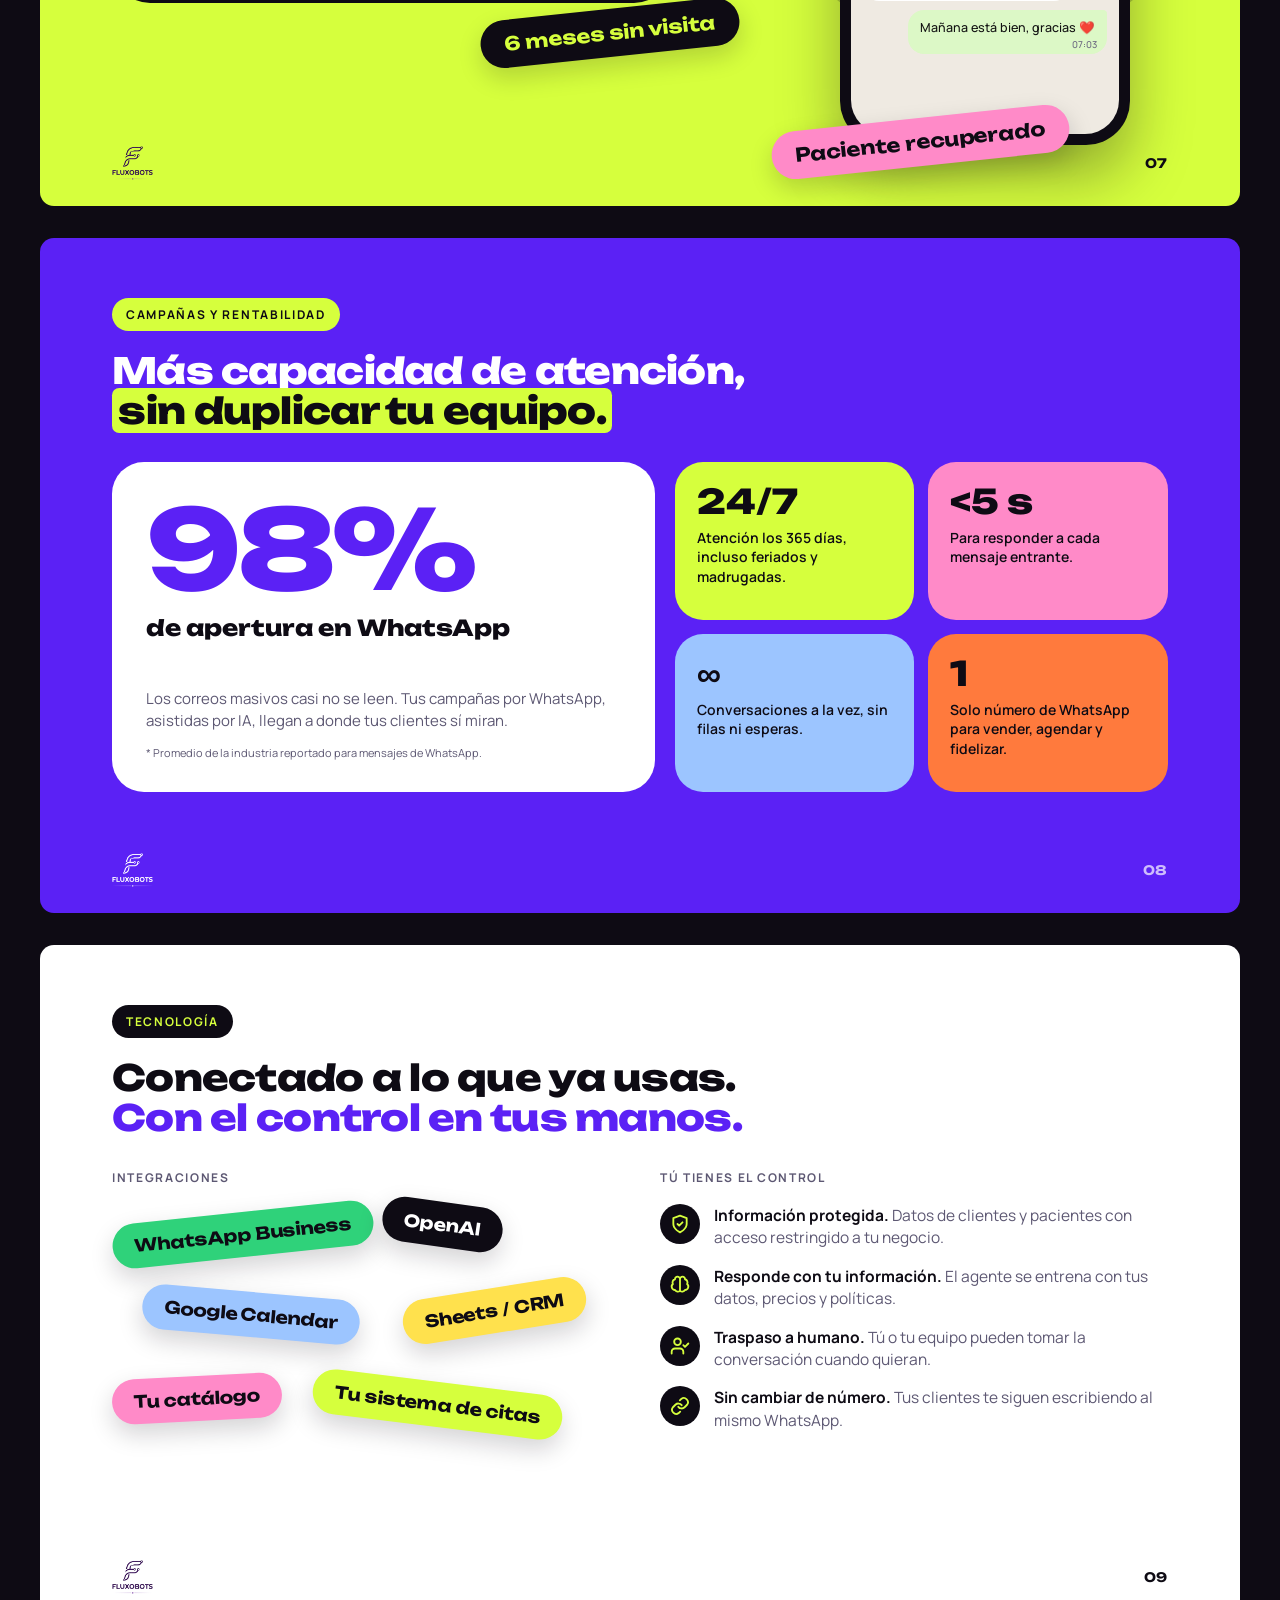
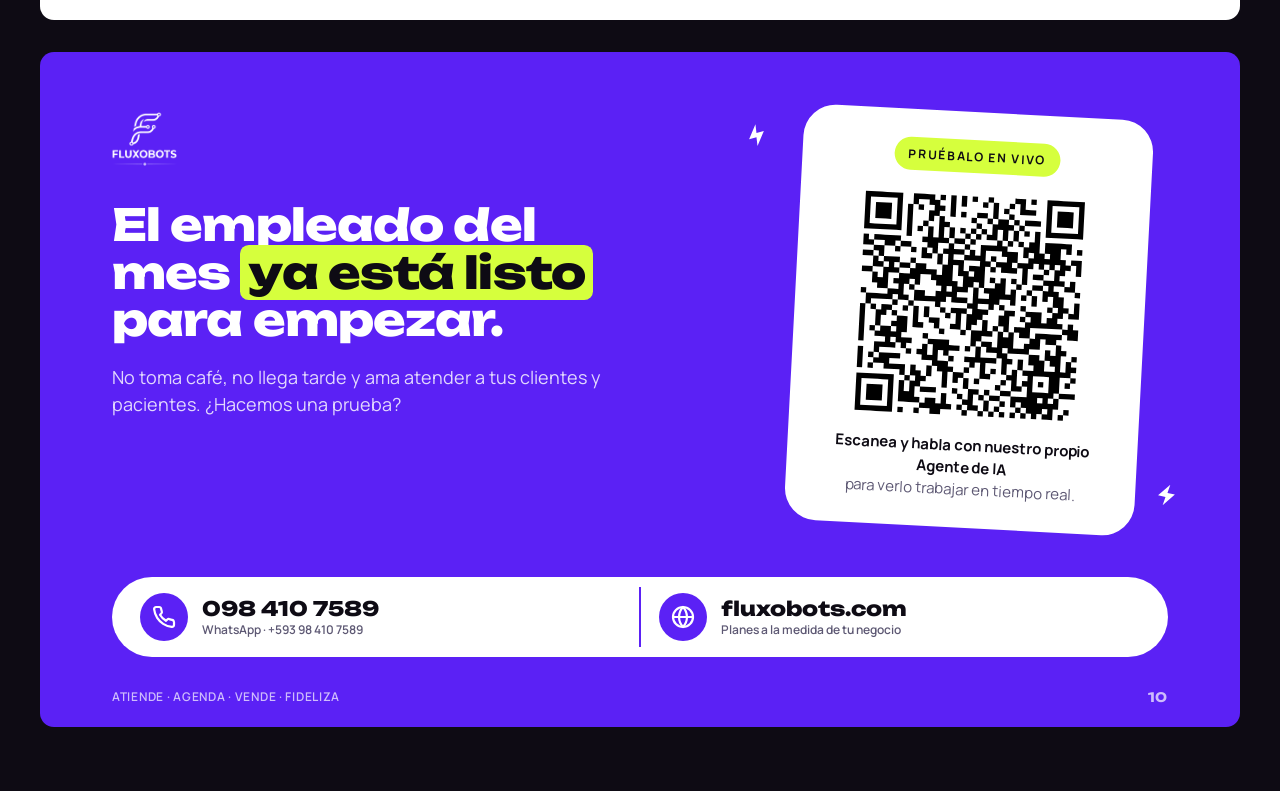
==== commit 28338422: "Rediseñar brochure con morado plano, lima y stickers Reemplaza el degradado translúcido por colores " ====
--- a/brochure.html
+++ b/brochure.html
@@ -3,191 +3,215 @@
 <head>
 <meta charset="UTF-8">
 <meta name="viewport" content="width=device-width, initial-scale=1.0">
-<title>Fluxobots · Agente de IA para WhatsApp</title>
+<title>Brochure Fluxobots</title>
 <meta name="description" content="Brochure de Fluxobots: Agente de IA conectado a WhatsApp y OpenAI que atiende, agenda, vende, recuerda y fideliza a tus clientes y pacientes 24/7.">
 <link rel="preconnect" href="https://fonts.googleapis.com">
 <link rel="preconnect" href="https://fonts.gstatic.com" crossorigin>
-<link href="https://fonts.googleapis.com/css2?family=Montserrat:wght@400;500;600;700;800&family=Orbitron:wght@600;800&display=swap" rel="stylesheet">
+<link href="https://fonts.googleapis.com/css2?family=Unbounded:wght@500;700;800&family=Manrope:wght@400;500;600;700;800&display=swap" rel="stylesheet">
 <style>
+/* Layout: slides 16:9 de color plano (violeta / blanco / negro / lima), stickers en píldora y cintas diagonales */
 :root{
-  --violet:#a855f7;
-  --violet-deep:#7c3aed;
-  --violet-soft:#f3e8ff;
-  --cyan:#06b6d4;
-  --cyan-soft:#cffafe;
-  --ink:#020617;
-  --night:#0d0a1a;
-  --text:#1e1b2e;
-  --muted:#5b5670;
-  --line:#e7e2f3;
+  color-scheme:dark;
+  --violet:#5b21f5;
+  --violet-ink:#3a0fb8;
+  --lime:#d6ff3d;
+  --ink:#0e0b14;
   --paper:#ffffff;
-  --paper-2:#f8f6fd;
-  --wa:#25d366;
+  --mist:#f1edff;
+  --grey:#5d5873;
+  --pink:#ff8ac8;
+  --orange:#ff7a3d;
+  --sky:#9cc5ff;
+  --green:#2fd27a;
+  --yellow:#ffe14d;
   --wa-bubble:#dcf8c6;
+  --display:'Unbounded','Arial Black',sans-serif;
+  --body:'Manrope','Segoe UI',Arial,sans-serif;
 }
 *{box-sizing:border-box;margin:0;padding:0}
-html,body{background:#1a1530}
-body{font-family:'Montserrat',sans-serif;color:var(--text);-webkit-font-smoothing:antialiased;padding:32px 0 64px}
-
-/* ---------- Toolbar (solo pantalla) ---------- */
-.toolbar{position:sticky;top:0;z-index:10;display:flex;justify-content:center;gap:12px;padding:12px;margin:-32px 0 24px;background:rgba(13,10,26,.85);backdrop-filter:blur(8px)}
-.toolbar button,.toolbar a{font:600 14px 'Montserrat',sans-serif;border:0;border-radius:999px;padding:10px 20px;cursor:pointer;text-decoration:none;color:#fff;background:linear-gradient(90deg,var(--violet-deep),var(--cyan))}
-.toolbar a{background:rgba(255,255,255,.1)}
-
-/* ---------- Lienzo de slides ---------- */
+html,body{background:var(--ink);color-scheme:dark}
+body{font-family:var(--body);color:var(--ink);-webkit-font-smoothing:antialiased;padding-block:32px 64px;padding-inline:16px}
+
+/* ---------- Barra (solo pantalla) ---------- */
+.toolbar{position:sticky;top:env(safe-area-inset-top,0px);z-index:10;display:flex;justify-content:center;gap:12px;padding:12px;margin:-32px -16px 24px;background:var(--ink)}
+.toolbar button,.toolbar a{font:700 14px var(--body);border:0;border-radius:999px;padding:11px 22px;cursor:pointer;text-decoration:none;color:var(--ink);background:var(--lime)}
+.toolbar a{background:var(--paper)}
+.toolbar :focus-visible{outline:3px solid var(--pink);outline-offset:2px}
+
+/* ---------- Lienzo ---------- */
 .deck{display:flex;flex-direction:column;align-items:center;gap:32px}
 .frame{width:calc(1200px * var(--s,1));height:calc(675px * var(--s,1))}
-.slide{width:1200px;height:675px;position:relative;overflow:hidden;transform:scale(var(--s,1));transform-origin:top left;background:var(--paper);border-radius:12px;box-shadow:0 30px 80px rgba(0,0,0,.45);padding:64px 72px}
-.slide.dark{background:radial-gradient(1000px 600px at 85% 10%,rgba(168,85,247,.35),transparent 60%),radial-gradient(700px 500px at 0% 100%,rgba(6,182,212,.22),transparent 60%),linear-gradient(135deg,#0d0a1a 0%,#1b1035 55%,#24104a 100%);color:#fff}
-.slide.soft{background:var(--paper-2)}
-
-/* Malla decorativa sutil en slides oscuras */
-.slide.dark::before{content:"";position:absolute;inset:0;background-image:radial-gradient(rgba(255,255,255,.07) 1px,transparent 1px);background-size:28px 28px;mask-image:linear-gradient(90deg,transparent,#000 70%);pointer-events:none}
-
-/* Pie de página común */
-.foot{position:absolute;left:72px;right:72px;bottom:28px;display:flex;align-items:center;justify-content:space-between;font-size:12px;font-weight:600;color:var(--muted);letter-spacing:.04em}
-.dark .foot{color:rgba(255,255,255,.55)}
+.slide{width:1200px;height:675px;position:relative;overflow:hidden;transform:scale(var(--s,1));transform-origin:top left;border-radius:14px;padding:60px 72px;background:var(--paper)}
+.slide.v{background:var(--violet);color:var(--paper)}
+.slide.k{background:var(--ink);color:var(--paper)}
+.slide.l{background:var(--lime)}
+.slide.m{background:var(--mist)}
+
+/* Pie */
+.foot{position:absolute;left:72px;right:72px;bottom:26px;display:flex;align-items:center;justify-content:space-between;font:600 12px var(--body);letter-spacing:.06em;z-index:4}
 .foot img{height:34px}
-.foot .num{font-family:'Orbitron',sans-serif;font-size:12px}
+.foot .num{font:700 13px var(--display)}
+.v .foot,.k .foot{color:rgba(255,255,255,.7)}
 
 /* Tipografía */
-.eyebrow{display:inline-flex;align-items:center;gap:8px;font-size:13px;font-weight:700;letter-spacing:.14em;text-transform:uppercase;color:var(--violet-deep);margin-bottom:18px}
-.eyebrow::before{content:"";width:28px;height:3px;border-radius:3px;background:linear-gradient(90deg,var(--violet),var(--cyan))}
-.dark .eyebrow{color:var(--cyan)}
-h1{font-size:54px;line-height:1.08;font-weight:800;letter-spacing:-.02em}
-h2{font-size:42px;line-height:1.12;font-weight:800;letter-spacing:-.02em}
-h3{font-size:20px;line-height:1.25;font-weight:700}
-.lead{font-size:19px;line-height:1.55;color:var(--muted);max-width:620px}
-.dark .lead{color:rgba(255,255,255,.78)}
-.grad{background:linear-gradient(90deg,var(--violet),var(--cyan));-webkit-background-clip:text;background-clip:text;color:transparent}
-.dark .grad{background:linear-gradient(90deg,#c084fc,#22d3ee);-webkit-background-clip:text;background-clip:text}
-
-/* Chips */
-.chips{display:flex;gap:10px;flex-wrap:wrap}
-.chip{font-size:14px;font-weight:600;padding:8px 16px;border-radius:999px;background:var(--violet-soft);color:var(--violet-deep)}
-.dark .chip{background:rgba(255,255,255,.08);color:#fff;border:1px solid rgba(255,255,255,.16)}
+.tag{display:inline-block;font:700 12px var(--body);letter-spacing:.14em;text-transform:uppercase;padding:8px 14px;border-radius:999px;background:var(--ink);color:var(--lime);margin-bottom:20px}
+.v .tag,.k .tag{background:var(--lime);color:var(--ink)}
+h1{font:800 46px/1.08 var(--display);letter-spacing:-.02em;text-wrap:balance}
+h2{font:800 36px/1.12 var(--display);letter-spacing:-.02em;text-wrap:balance}
+h3{font:700 19px/1.25 var(--body)}
+.lead{font-size:18px;line-height:1.55;max-width:560px;color:var(--grey)}
+.v .lead,.k .lead{color:rgba(255,255,255,.82)}
+.hl{background:var(--lime);color:var(--ink);padding:0 .18em;border-radius:.2em;-webkit-box-decoration-break:clone;box-decoration-break:clone}
+.hv{color:var(--violet)}
+.k .hv{color:var(--lime)}
+
+/* Stickers en píldora */
+.stk{position:absolute;z-index:3;font:700 19px var(--display);padding:12px 24px;border-radius:999px;color:var(--ink);background:var(--c,var(--lime));transform:rotate(var(--r,0deg));white-space:nowrap;box-shadow:0 10px 24px rgba(14,11,20,.18)}
+.stk.w{background:var(--paper)}
+.stk.o{background:transparent;color:var(--paper);border:2px solid var(--paper);box-shadow:none}
+
+/* Cinta diagonal */
+.tape{position:absolute;left:-60px;right:-60px;height:48px;background:var(--ink);color:var(--paper);transform:rotate(var(--r,-4deg));display:flex;align-items:center;gap:28px;padding-left:40px;white-space:nowrap;font:600 16px var(--body);z-index:3}
+.tape b{color:var(--lime);font-weight:800}
+.tape.lime{background:var(--lime);color:var(--ink)}
+.tape.lime b{color:var(--violet)}
+
+/* Anillos */
+.rings{position:absolute;border-radius:50%;border:2px solid rgba(255,255,255,.35);pointer-events:none}
+.rings::before,.rings::after{content:"";position:absolute;border-radius:50%;border:2px solid rgba(255,255,255,.25)}
+.rings::before{inset:60px}
+.rings::after{inset:120px}
+.dark-rings{border-color:rgba(14,11,20,.2)}
+.dark-rings::before,.dark-rings::after{border-color:rgba(14,11,20,.14)}
+
+/* Destellos */
+.spark{position:absolute;width:26px;height:26px;color:var(--paper);transform:rotate(var(--r,0deg))}
+.spark svg{width:100%;height:100%;fill:currentColor}
 
 /* Íconos */
-.ico{width:52px;height:52px;border-radius:14px;display:grid;place-items:center;background:linear-gradient(135deg,var(--violet-deep),var(--violet));color:#fff;flex:none}
-.ico.cy{background:linear-gradient(135deg,#0891b2,var(--cyan))}
-.ico svg{width:26px;height:26px;fill:none;stroke:currentColor;stroke-width:2;stroke-linecap:round;stroke-linejoin:round}
-
-/* ---------- Teléfono / chat ---------- */
-.phone{position:absolute;width:300px;height:600px;border-radius:44px;background:#0b0816;padding:12px;box-shadow:0 40px 80px rgba(0,0,0,.5),0 0 0 2px rgba(255,255,255,.08) inset}
+.ico{width:48px;height:48px;border-radius:50%;display:grid;place-items:center;background:var(--ink);color:var(--lime);flex:none}
+.ico svg{width:24px;height:24px;fill:none;stroke:currentColor;stroke-width:2.2;stroke-linecap:round;stroke-linejoin:round}
+
+/* ---------- Teléfono ---------- */
+.phone{position:absolute;width:290px;height:580px;border-radius:44px;background:var(--ink);padding:11px;z-index:2;box-shadow:0 30px 60px rgba(14,11,20,.35)}
 .screen{width:100%;height:100%;border-radius:34px;overflow:hidden;background:#efeae2;display:flex;flex-direction:column}
-.wa-head{background:linear-gradient(90deg,var(--violet-deep),#9333ea);color:#fff;padding:30px 16px 12px;display:flex;align-items:center;gap:10px}
-.wa-head .av{width:34px;height:34px;border-radius:50%;background:#fff;display:grid;place-items:center;overflow:hidden}
-.wa-head .av img{width:30px}
+.wa-head{background:var(--violet);color:#fff;padding:30px 16px 12px;display:flex;align-items:center;gap:10px}
+.wa-head .av{width:34px;height:34px;border-radius:50%;background:var(--lime);display:grid;place-items:center;overflow:hidden}
+.wa-head .av img{width:28px}
 .wa-head b{font-size:14px;display:block}
 .wa-head small{font-size:11px;opacity:.85}
-.chat{flex:1;padding:14px 12px;display:flex;flex-direction:column;gap:9px;background:#efeae2 radial-gradient(rgba(0,0,0,.035) 1px,transparent 1px) 0 0/14px 14px}
-.msg{max-width:84%;padding:9px 12px 16px;border-radius:14px;font-size:12.5px;line-height:1.4;position:relative;color:#111;box-shadow:0 1px 1px rgba(0,0,0,.08)}
-.msg time{position:absolute;right:9px;bottom:3px;font-size:9.5px;color:#667}
+.chat{flex:1;padding:14px 12px;display:flex;flex-direction:column;gap:9px}
+.msg{max-width:85%;padding:9px 12px 17px;border-radius:16px;font-size:12.5px;line-height:1.4;position:relative;color:#111;font-family:var(--body);font-weight:500}
+.msg time{position:absolute;right:10px;bottom:3px;font-size:9.5px;color:#6b6780}
 .msg.in{align-self:flex-end;background:var(--wa-bubble);border-top-right-radius:4px}
-.msg.ai{align-self:flex-start;background:#fff;border-top-left-radius:4px;border-left:3px solid var(--violet)}
-.msg.ai::before{content:"Agente IA";display:block;font-size:10px;font-weight:700;color:var(--violet-deep);margin-bottom:2px}
-.msg .prod{display:flex;gap:8px;align-items:center;margin-top:6px;padding:6px;border-radius:8px;background:var(--paper-2)}
-.msg .prod i{width:38px;height:38px;border-radius:8px;background:linear-gradient(135deg,#1e1b2e,#4c4566);flex:none}
+.msg.ai{align-self:flex-start;background:#fff;border-top-left-radius:4px}
+.msg.ai::before{content:"Agente IA";display:inline-block;font-size:9.5px;font-weight:800;color:var(--ink);background:var(--lime);border-radius:999px;padding:1px 7px;margin-bottom:4px}
+.msg .prod{display:flex;gap:8px;align-items:center;margin-top:6px;padding:6px;border-radius:10px;background:var(--mist)}
+.msg .prod i{width:38px;height:38px;border-radius:9px;background:var(--ink);flex:none}
 .msg .prod b{font-size:11px;display:block}
-.msg .prod span{font-size:11px;color:var(--violet-deep);font-weight:700}
+.msg .prod span{font-size:11px;color:var(--violet);font-weight:800}
 .msg .btns{display:flex;gap:6px;margin-top:7px}
-.msg .btns span{flex:1;text-align:center;font-size:11px;font-weight:600;color:var(--violet-deep);border:1px solid var(--line);border-radius:8px;padding:5px 4px;background:#fff}
-.tag-float{position:absolute;background:#fff;color:var(--text);border-radius:14px;padding:12px 16px;box-shadow:0 18px 40px rgba(0,0,0,.25);display:flex;align-items:center;gap:10px;font-size:13px;font-weight:700}
-.tag-float .dot{width:30px;height:30px;border-radius:50%;display:grid;place-items:center;background:var(--wa);color:#fff}
-.tag-float .dot svg{width:16px;height:16px;fill:none;stroke:#fff;stroke-width:3;stroke-linecap:round;stroke-linejoin:round}
-.tag-float small{display:block;font-weight:500;color:var(--muted);font-size:11px}
-
-/* ---------- Tarjetas ---------- */
-.card{background:#fff;border:1px solid var(--line);border-radius:20px;padding:26px}
-.dark .card{background:rgba(255,255,255,.06);border-color:rgba(255,255,255,.12)}
-.card p{font-size:15px;line-height:1.5;color:var(--muted);margin-top:8px}
-.dark .card p{color:rgba(255,255,255,.72)}
-
-/* Slide 1 */
-.s1 .copy{position:relative;z-index:2;max-width:640px}
-.s1 .logo-top{height:64px;margin-bottom:40px}
-.s1 h1{margin-bottom:22px}
-.s1 .lead{margin-bottom:30px}
-.s1 .phone{right:120px;top:58px;transform:rotate(3deg) scale(.9);transform-origin:top center}
-.s1 .t1{right:28px;top:440px}
-.s1 .t2{right:350px;top:150px}
-
-/* Slide 2 */
-.s2 .grid{display:grid;grid-template-columns:repeat(3,1fr);gap:22px;margin-top:40px}
-.s2 .card h3{margin-top:18px}
-.s2 .quote{margin-top:34px;font-size:22px;font-weight:700;color:var(--text)}
-.s2 .quote span{color:var(--violet-deep)}
-
-/* Slide 3 */
-.s3 .steps{display:grid;grid-template-columns:repeat(3,1fr);gap:26px;margin-top:46px;position:relative}
-.s3 .steps::before{content:"";position:absolute;top:30px;left:60px;right:60px;height:3px;background:linear-gradient(90deg,var(--violet),var(--cyan));border-radius:3px;opacity:.35}
-.s3 .n{width:62px;height:62px;border-radius:50%;display:grid;place-items:center;font:800 22px 'Orbitron',sans-serif;color:#fff;background:linear-gradient(135deg,var(--violet-deep),var(--cyan));position:relative;box-shadow:0 0 0 8px var(--paper-2)}
-.s3 h3{margin-top:22px}
-.s3 p{font-size:15px;line-height:1.55;color:var(--muted);margin-top:8px}
-.s3 .note{margin-top:40px;display:inline-flex;align-items:center;gap:10px;font-size:15px;font-weight:600;color:var(--violet-deep);background:var(--violet-soft);padding:12px 20px;border-radius:999px}
-
-/* Slide 4 */
-.s4 .grid{display:grid;grid-template-columns:repeat(3,1fr);gap:18px;margin-top:34px}
-.s4 .card{display:flex;gap:16px;align-items:flex-start;padding:22px}
-.s4 .card p{margin-top:5px;font-size:14px}
-.s4 h3{font-size:18px}
-
-/* Slides 5 y 6 (demos) */
-.demo .copy{max-width:600px}
-.demo .phone{right:96px;top:38px}
-.demo ul{list-style:none;margin-top:28px;display:flex;flex-direction:column;gap:16px}
-.demo li{display:flex;gap:14px;align-items:flex-start;font-size:16px;line-height:1.45;color:var(--muted)}
-.demo li b{color:var(--text)}
-.demo li .ico{width:40px;height:40px;border-radius:11px}
+.msg .btns span{flex:1;text-align:center;font-size:11px;font-weight:800;color:var(--paper);border-radius:999px;padding:5px 4px;background:var(--violet)}
+
+/* ---------- 01 Portada ---------- */
+.s1 .copy{position:relative;z-index:3;max-width:590px}
+.s1 .logo-top{height:62px;margin-bottom:34px}
+.s1 h1{margin-bottom:20px}
+.s1 .lead{margin-bottom:26px}
+.s1 .rings{width:520px;height:520px;right:30px;top:90px}
+.s1 .phone{right:145px;top:58px;transform:rotate(5deg)}
+
+/* ---------- 02 Problema ---------- */
+.s2 .copy{max-width:470px}
+.s2 .lead{margin-top:18px}
+.s2 .list{position:absolute;right:72px;top:70px;width:540px;display:flex;flex-direction:column;gap:12px}
+.s2 .row{display:flex;align-items:center;justify-content:space-between;border-radius:999px;padding:18px 30px;background:var(--c)}
+.s2 .row h3{font:800 22px var(--display);text-decoration:line-through;text-decoration-thickness:3px}
+.s2 .row span{font:700 14px var(--body)}
+.s2 .row.ok{background:var(--ink);color:var(--paper)}
+.s2 .row.ok h3{text-decoration:none;color:var(--lime)}
+.s2 .note{margin-top:30px;font-size:16px;line-height:1.5;color:var(--grey);max-width:430px}
+.s2 .note b{color:var(--ink)}
+
+/* ---------- 03 Cómo funciona ---------- */
+.s3 .steps{display:grid;grid-template-columns:repeat(3,1fr);gap:22px;margin-top:40px}
+.s3 .step{border-radius:28px;padding:28px;background:rgba(255,255,255,.07);border:1.5px solid rgba(255,255,255,.14)}
+.s3 .n{font:800 64px/1 var(--display);color:var(--lime)}
+.s3 h3{margin-top:18px;font-size:20px}
+.s3 p{font-size:15px;line-height:1.55;color:rgba(255,255,255,.75);margin-top:8px}
+.s3 .tape{bottom:96px}
+
+/* ---------- 04 Funciones ---------- */
+.s4 .grid{display:grid;grid-template-columns:repeat(3,1fr);gap:14px;margin-top:30px}
+.s4 .f{border-radius:28px;padding:22px 24px;background:var(--c);color:var(--ink);display:flex;flex-direction:column;gap:10px;min-height:150px}
+.s4 .f .top{display:flex;align-items:center;justify-content:space-between}
+.s4 .f h3{font:800 22px var(--display)}
+.s4 .f p{font-size:14.5px;line-height:1.45;font-weight:600}
+.s4 .f .ico{width:40px;height:40px}
+.s4 .f .ico svg{width:20px;height:20px}
+
+/* ---------- 05 / 06 Demos ---------- */
+.demo .copy{max-width:560px;position:relative;z-index:3}
+.demo ul{list-style:none;margin-top:26px;display:flex;flex-direction:column;gap:16px}
+.demo li{display:flex;gap:14px;align-items:flex-start;font-size:16px;line-height:1.45;color:var(--grey)}
+.demo li b{color:var(--ink)}
+.demo.v li{color:rgba(255,255,255,.8)}
+.demo.v li b{color:var(--paper)}
+.demo.v .ico{background:var(--lime);color:var(--ink)}
+.demo li .ico{width:40px;height:40px}
 .demo li .ico svg{width:20px;height:20px}
-.demo .also{margin-top:28px}
-.demo .also small{display:block;font-size:12px;font-weight:700;letter-spacing:.12em;text-transform:uppercase;color:var(--muted);margin-bottom:10px}
-
-/* Slide 7 */
-.s7 .copy{max-width:600px}
-.s7 .flows{display:flex;flex-direction:column;gap:14px;margin-top:28px}
-.s7 .flow{display:flex;gap:16px;align-items:center;padding:16px 18px}
-.s7 .flow h3{font-size:17px}
-.s7 .flow p{margin-top:3px;font-size:14px}
-.s7 .phone{right:96px;top:38px}
-.s7 .trigger{position:absolute;right:420px;top:96px;font-size:12px;font-weight:700;letter-spacing:.06em;color:var(--cyan);text-align:right;line-height:1.5}
-
-/* Slide 8 */
-.s8 .row{display:grid;grid-template-columns:1.1fr 1fr;gap:28px;margin-top:34px}
-.s8 .big{background:linear-gradient(135deg,var(--violet-deep),#9333ea 60%,#0891b2);color:#fff;border:0;padding:34px;display:flex;flex-direction:column;justify-content:space-between}
-.s8 .big .k{font:800 96px/1 'Orbitron',sans-serif;letter-spacing:-.02em}
-.s8 .big h3{font-size:22px;margin-top:8px}
-.s8 .big p{color:rgba(255,255,255,.85);font-size:15px}
-.s8 .big small{font-size:11px;opacity:.7;margin-top:14px;display:block}
-.s8 .stats{display:grid;grid-template-columns:1fr 1fr;gap:16px}
-.s8 .stat .k{font:800 34px/1 'Orbitron',sans-serif;color:var(--violet-deep)}
-.s8 .stat:nth-child(even) .k{color:#0891b2}
-.s8 .stat p{font-size:14px;margin-top:10px}
-
-/* Slide 9 */
-.s9 .cols{display:grid;grid-template-columns:1fr 1fr;gap:28px;margin-top:34px}
-.s9 .int{display:grid;grid-template-columns:1fr 1fr;gap:14px;margin-top:18px}
-.s9 .pill{display:flex;align-items:center;gap:12px;padding:14px 16px;border-radius:14px;background:var(--paper-2);border:1px solid var(--line);font-weight:700;font-size:15px}
-.s9 .pill i{width:12px;height:12px;border-radius:50%;flex:none}
-.s9 .sec{display:flex;flex-direction:column;gap:14px;margin-top:18px}
-.s9 .sec div{display:flex;gap:12px;align-items:flex-start;font-size:15px;line-height:1.45;color:var(--muted)}
-.s9 .sec b{color:var(--text)}
-.s9 .sec svg{width:22px;height:22px;flex:none;fill:none;stroke:var(--violet-deep);stroke-width:2.4;stroke-linecap:round;stroke-linejoin:round;margin-top:1px}
-.s9 h4{font-size:13px;font-weight:700;letter-spacing:.12em;text-transform:uppercase;color:var(--muted)}
-
-/* Slide 10 */
-.s10 .copy{max-width:620px}
-.s10 h1{font-size:52px;margin-bottom:22px}
-.s10 .contact{margin-top:38px;display:flex;flex-direction:column;gap:14px}
-.s10 .contact a{display:flex;align-items:center;gap:14px;color:#fff;text-decoration:none;font-size:20px;font-weight:700}
-.s10 .contact .ico{width:46px;height:46px}
-.s10 .contact small{display:block;font-size:12px;font-weight:500;color:rgba(255,255,255,.6)}
-.s10 .qr{position:absolute;right:96px;top:84px;width:360px;background:#fff;border-radius:28px;padding:30px;text-align:center;color:var(--text);box-shadow:0 40px 80px rgba(0,0,0,.45)}
-.s10 .qr .lbl{display:inline-block;font-size:12px;font-weight:800;letter-spacing:.14em;color:var(--violet-deep);background:var(--violet-soft);padding:7px 14px;border-radius:999px}
-.s10 .qr img{width:240px;height:240px;margin:20px auto 16px;display:block}
-.s10 .qr p{font-size:15px;line-height:1.45;color:var(--muted)}
-.s10 .qr p b{color:var(--text)}
-.s10 .logo-top{height:54px;margin-bottom:34px}
+.demo .phone{right:110px;top:34px}
+.demo .rings{width:480px;height:480px;right:15px;top:40px}
+.demo .tape{bottom:104px;--r:-3deg;z-index:1}
+
+/* ---------- 07 Fidelización ---------- */
+.s7 .copy{max-width:560px}
+.s7 .flows{display:flex;flex-direction:column;gap:12px;margin-top:26px}
+.s7 .flow{display:flex;gap:16px;align-items:center;padding:16px 20px;border-radius:999px;background:var(--ink);color:var(--paper)}
+.s7 .flow h3{font-size:16.5px}
+.s7 .flow p{font-size:13.5px;color:rgba(255,255,255,.72);margin-top:2px}
+.s7 .flow .ico{background:var(--lime);color:var(--ink);width:44px;height:44px}
+.s7 .phone{right:110px;top:34px}
+.s7 .rings{width:480px;height:480px;right:15px;top:40px}
+
+/* ---------- 08 Resultados ---------- */
+.s8 .row{display:grid;grid-template-columns:1.1fr 1fr;gap:20px;margin-top:30px}
+.s8 .big{background:var(--paper);color:var(--ink);border-radius:32px;padding:32px 34px;display:flex;flex-direction:column;justify-content:space-between;min-height:330px}
+.s8 .big .k{font:800 110px/1 var(--display);letter-spacing:-.04em;color:var(--violet)}
+.s8 .big h3{font:800 22px var(--display);margin-top:10px}
+.s8 .big p{font-size:15px;line-height:1.5;color:var(--grey)}
+.s8 .big small{font-size:11px;color:var(--grey);margin-top:12px;display:block}
+.s8 .stats{display:grid;grid-template-columns:1fr 1fr;gap:14px}
+.s8 .stat{border-radius:28px;padding:22px;background:var(--c);color:var(--ink)}
+.s8 .stat .k{font:800 34px/1 var(--display)}
+.s8 .stat p{font-size:14px;line-height:1.4;font-weight:600;margin-top:10px}
+
+/* ---------- 09 Tecnología ---------- */
+.s9 .cols{display:grid;grid-template-columns:1fr 1fr;gap:40px;margin-top:30px}
+.s9 h4{font:700 12px var(--body);letter-spacing:.14em;text-transform:uppercase;color:var(--grey)}
+.s9 .cloud{position:relative;height:290px;margin-top:10px}
+.s9 .cloud .stk{font-size:17px;padding:12px 22px}
+.s9 .sec{display:flex;flex-direction:column;gap:16px;margin-top:18px}
+.s9 .sec div{display:flex;gap:14px;align-items:flex-start;font-size:15.5px;line-height:1.45;color:var(--grey)}
+.s9 .sec b{color:var(--ink)}
+.s9 .sec .ico{width:40px;height:40px}
+.s9 .sec .ico svg{width:20px;height:20px}
+
+/* ---------- 10 Cierre ---------- */
+.s10 .copy{max-width:600px;position:relative;z-index:3}
+.s10 .logo-top{height:54px;margin-bottom:30px}
+.s10 h1{font-size:44px;margin-bottom:20px}
+.s10 .qr{position:absolute;right:96px;top:60px;width:350px;background:var(--paper);border-radius:32px;padding:28px;text-align:center;color:var(--ink);transform:rotate(3deg);z-index:2}
+.s10 .qr .lbl{display:inline-block;font:700 12px var(--body);letter-spacing:.14em;color:var(--ink);background:var(--lime);padding:8px 14px;border-radius:999px}
+.s10 .qr img{width:230px;height:230px;margin:18px auto 14px;display:block}
+.s10 .qr p{font-size:15px;line-height:1.45;color:var(--grey)}
+.s10 .qr p b{color:var(--ink)}
+.s10 .bar{position:absolute;left:72px;right:72px;bottom:70px;display:flex;align-items:center;background:var(--paper);border-radius:999px;padding:10px;z-index:3}
+.s10 .bar a{flex:1;display:flex;align-items:center;gap:14px;padding:6px 18px;color:var(--ink);text-decoration:none;font:800 20px var(--display)}
+.s10 .bar a + a{border-left:2px solid var(--violet)}
+.s10 .bar small{display:block;font:600 12px var(--body);color:var(--grey);letter-spacing:0}
+.s10 .bar .ico{background:var(--violet);color:var(--paper)}
+.s10 .foot{bottom:22px}
 
 /* ---------- Impresión / PDF ---------- */
 @page{size:1200px 675px;margin:0}
@@ -197,7 +221,7 @@
   .deck{gap:0;display:block}
   .frame{width:1200px;height:675px;break-after:page;page-break-after:always}
   .frame:last-child{break-after:auto;page-break-after:auto}
-  .slide{transform:none;border-radius:0;box-shadow:none}
+  .slide{transform:none;border-radius:0}
   *{-webkit-print-color-adjust:exact;print-color-adjust:exact}
 }
 </style>
@@ -210,24 +234,21 @@
 </div>
 
 <!-- Íconos reutilizables -->
-<svg width="0" height="0" style="position:absolute">
+<svg width="0" height="0" style="position:absolute" aria-hidden="true">
   <defs>
+    <symbol id="i-spark" viewBox="0 0 24 24"><path d="M13 2 4 14h7l-1 8 9-12h-7z"/></symbol>
     <symbol id="i-chat" viewBox="0 0 24 24"><path d="M21 15a2 2 0 0 1-2 2H7l-4 4V5a2 2 0 0 1 2-2h14a2 2 0 0 1 2 2z"/></symbol>
     <symbol id="i-cal" viewBox="0 0 24 24"><rect x="3" y="4" width="18" height="18" rx="2"/><path d="M16 2v4M8 2v4M3 10h18M9 15l2 2 4-4"/></symbol>
     <symbol id="i-bag" viewBox="0 0 24 24"><path d="M6 2 3 6v14a2 2 0 0 0 2 2h14a2 2 0 0 0 2-2V6l-3-4z"/><path d="M3 6h18M16 10a4 4 0 0 1-8 0"/></symbol>
     <symbol id="i-bell" viewBox="0 0 24 24"><path d="M18 8A6 6 0 0 0 6 8c0 7-3 9-3 9h18s-3-2-3-9M13.7 21a2 2 0 0 1-3.4 0"/></symbol>
     <symbol id="i-mega" viewBox="0 0 24 24"><path d="m3 11 18-5v12L3 14v-3z"/><path d="M11.6 16.8a3 3 0 1 1-5.8-1.6"/></symbol>
     <symbol id="i-heart" viewBox="0 0 24 24"><path d="M20.8 4.6a5.5 5.5 0 0 0-7.8 0L12 5.7l-1-1.1a5.5 5.5 0 0 0-7.8 7.8l1 1.1L12 21l7.8-7.5 1-1.1a5.5 5.5 0 0 0 0-7.8z"/></symbol>
-    <symbol id="i-clock" viewBox="0 0 24 24"><circle cx="12" cy="12" r="10"/><path d="M12 6v6l4 2"/></symbol>
-    <symbol id="i-x" viewBox="0 0 24 24"><circle cx="12" cy="12" r="10"/><path d="m15 9-6 6M9 9l6 6"/></symbol>
-    <symbol id="i-users" viewBox="0 0 24 24"><path d="M17 21v-2a4 4 0 0 0-4-4H5a4 4 0 0 0-4 4v2"/><circle cx="9" cy="7" r="4"/><path d="M23 21v-2a4 4 0 0 0-3-3.9M16 3.1a4 4 0 0 1 0 7.8"/></symbol>
     <symbol id="i-img" viewBox="0 0 24 24"><rect x="3" y="3" width="18" height="18" rx="2"/><circle cx="8.5" cy="8.5" r="1.5"/><path d="m21 15-5-5L5 21"/></symbol>
     <symbol id="i-hand" viewBox="0 0 24 24"><path d="M16 21v-2a4 4 0 0 0-4-4H6a4 4 0 0 0-4 4v2"/><circle cx="9" cy="7" r="4"/><path d="m16 11 2 2 4-4"/></symbol>
     <symbol id="i-cart" viewBox="0 0 24 24"><circle cx="9" cy="21" r="1"/><circle cx="20" cy="21" r="1"/><path d="M1 1h4l2.7 13.4a2 2 0 0 0 2 1.6h9.7a2 2 0 0 0 2-1.6L23 6H6"/></symbol>
     <symbol id="i-steth" viewBox="0 0 24 24"><path d="M4.8 2.3A.3.3 0 1 0 5 2H4a2 2 0 0 0-2 2v5a6 6 0 0 0 6 6 6 6 0 0 0 6-6V4a2 2 0 0 0-2-2h-1a.2.2 0 1 0 .3.3"/><path d="M8 15v1a6 6 0 0 0 6 6 6 6 0 0 0 6-6v-4"/><circle cx="20" cy="10" r="2"/></symbol>
     <symbol id="i-refresh" viewBox="0 0 24 24"><path d="M23 4v6h-6M1 20v-6h6"/><path d="M3.5 9a9 9 0 0 1 14.9-3.4L23 10M1 14l4.6 4.4A9 9 0 0 0 20.5 15"/></symbol>
     <symbol id="i-gift" viewBox="0 0 24 24"><path d="M20 12v10H4V12M2 7h20v5H2zM12 22V7M12 7H7.5a2.5 2.5 0 0 1 0-5C11 2 12 7 12 7zM12 7h4.5a2.5 2.5 0 0 0 0-5C13 2 12 7 12 7z"/></symbol>
-    <symbol id="i-check" viewBox="0 0 24 24"><path d="M20 6 9 17l-5-5"/></symbol>
     <symbol id="i-shield" viewBox="0 0 24 24"><path d="M12 22s8-4 8-10V5l-8-3-8 3v7c0 6 8 10 8 10z"/><path d="m9 12 2 2 4-4"/></symbol>
     <symbol id="i-phone" viewBox="0 0 24 24"><path d="M22 16.9v3a2 2 0 0 1-2.2 2 19.8 19.8 0 0 1-8.6-3.1 19.5 19.5 0 0 1-6-6A19.8 19.8 0 0 1 2.1 4.2 2 2 0 0 1 4.1 2h3a2 2 0 0 1 2 1.7c.1.9.4 1.8.7 2.7a2 2 0 0 1-.5 2.1L8 9.8a16 16 0 0 0 6 6l1.3-1.3a2 2 0 0 1 2.1-.4c.9.3 1.8.6 2.7.7a2 2 0 0 1 1.7 2z"/></symbol>
     <symbol id="i-globe" viewBox="0 0 24 24"><circle cx="12" cy="12" r="10"/><path d="M2 12h20M12 2a15.3 15.3 0 0 1 4 10 15.3 15.3 0 0 1-4 10 15.3 15.3 0 0 1-4-10 15.3 15.3 0 0 1 4-10z"/></symbol>
@@ -239,17 +260,15 @@
 <main class="deck">
 
 <!-- ============ 01 · PORTADA ============ -->
-<div class="frame"><section class="slide dark s1">
+<div class="frame"><section class="slide v s1">
   <div class="copy">
     <img class="logo-top" src="img/logo-blanco.png" alt="Fluxobots">
-    <div class="eyebrow">Agente de IA · WhatsApp + OpenAI</div>
-    <h1>¿Y si tu negocio pudiera <span class="grad">vender y atender</span> mientras duermes?</h1>
+    <div class="tag">Agente de IA · WhatsApp + OpenAI</div>
+    <h1>¿Y si tu negocio pudiera <span class="hl">vender y atender</span> mientras duermes?</h1>
     <p class="lead">Tu agente de IA en WhatsApp responde, agenda citas, ofrece tus productos y servicios, envía recordatorios y fideliza a tus clientes y pacientes. 24/7, en piloto automático.</p>
-    <div class="chips">
-      <span class="chip">Comercio</span><span class="chip">Clínicas y salud</span><span class="chip">Servicios profesionales</span>
-    </div>
-  </div>
-
+  </div>
+
+  <div class="rings"></div>
   <div class="phone"><div class="screen">
     <div class="wa-head"><div class="av"><img src="img/logo-transparente.png" alt=""></div><div><b>Tu negocio</b><small>en línea · responde al instante</small></div></div>
     <div class="chat">
@@ -260,49 +279,62 @@
       <div class="msg ai">¡Listo! Te reservé el sábado a las 11:30. Te enviaré un recordatorio el viernes. <time>23:49</time></div>
     </div>
   </div></div>
-  <div class="tag-float t1"><span class="dot"><svg viewBox="0 0 24 24"><path d="M20 6 9 17l-5-5"/></svg></span><div>Cita agendada<small>Sábado · 11:30</small></div></div>
-  <div class="tag-float t2"><span class="dot" style="background:var(--violet-deep)"><svg viewBox="0 0 24 24"><circle cx="12" cy="12" r="9"/><path d="M12 7v5l3 2"/></svg></span><div>Respondido a las 23:48<small>Mientras tu equipo descansa</small></div></div>
-
-  <div class="foot"><span>Atiende · Agenda · Vende · Fideliza</span><span>www.fluxobots.com</span></div>
+
+  <span class="stk" style="left:690px;top:70px;--r:-14deg">Atiende</span>
+  <span class="stk" style="right:40px;top:52px;--r:12deg;--c:var(--pink)">Agenda</span>
+  <span class="stk w" style="right:28px;top:300px;--r:-9deg">Vende</span>
+  <span class="stk" style="left:640px;top:330px;--r:10deg;--c:var(--orange)">Recuerda</span>
+  <span class="stk" style="right:70px;bottom:120px;--r:7deg;--c:var(--sky)">Fideliza</span>
+  <span class="stk o" style="left:668px;bottom:96px;--r:-6deg">24/7</span>
+  <span class="spark" style="left:640px;top:200px;--r:-12deg"><svg><use href="#i-spark"/></svg></span>
+  <span class="spark" style="right:58px;top:200px;--r:14deg"><svg><use href="#i-spark"/></svg></span>
+
+  <div class="foot"><span>COMERCIO · CLÍNICAS · SERVICIOS</span><span>www.fluxobots.com</span></div>
 </section></div>
 
 <!-- ============ 02 · EL PROBLEMA ============ -->
-<div class="frame"><section class="slide soft s2">
-  <div class="eyebrow">01 · El problema</div>
-  <h2>Un cliente que espera es una venta que se va.<br>Un paciente que olvida es una <span class="grad">agenda vacía.</span></h2>
+<div class="frame"><section class="slide m s2">
+  <div class="copy">
+    <div class="tag">El problema</div>
+    <h2>Un cliente que espera es una venta que <span class="hv">se va.</span></h2>
+    <p class="lead">Y un paciente que olvida su cita es una agenda vacía. Esto es lo que tu agente tacha de tu lista desde el primer día.</p>
+    <p class="note"><b>Fluxobots lo resuelve desde el mismo WhatsApp que ya usas.</b> Sin apps nuevas para tus clientes.</p>
+  </div>
+  <div class="list">
+    <div class="row" style="--c:var(--yellow)"><h3>Chats sin responder</h3><span>fuera de horario</span></div>
+    <div class="row" style="--c:var(--orange)"><h3>Citas olvidadas</h3><span>huecos en agenda</span></div>
+    <div class="row" style="--c:var(--pink)"><h3>Clientes que no vuelven</h3><span>sin seguimiento</span></div>
+    <div class="row" style="--c:var(--sky)"><h3>Confirmar uno por uno</h3><span>horas al teléfono</span></div>
+    <div class="row" style="--c:var(--green)"><h3>Promos que nadie lee</h3><span>correos ignorados</span></div>
+    <div class="row ok"><h3>Tu agente en WhatsApp</h3><span>24/7</span></div>
+  </div>
+  <div class="foot"><img src="img/logo-transparente.png" alt="Fluxobots"><span class="num">02</span></div>
+</section></div>
+
+<!-- ============ 03 · CÓMO FUNCIONA ============ -->
+<div class="frame"><section class="slide k s3">
+  <div class="tag">Cómo funciona</div>
+  <h2>Listo para trabajar en <span class="hv">3 pasos.</span></h2>
+  <div class="steps">
+    <div class="step"><div class="n">1</div><h3>Conectamos tu WhatsApp</h3><p>Usamos el número de tu negocio. Tus clientes siguen escribiendo donde siempre.</p></div>
+    <div class="step"><div class="n">2</div><h3>Entrenamos a tu agente</h3><p>Le enseñamos tu catálogo, precios, horarios, servicios y el tono de tu marca, con la IA de OpenAI.</p></div>
+    <div class="step"><div class="n">3</div><h3>Atiende 24/7</h3><p>Responde, agenda, vende y hace seguimiento. Cuando hace falta, te pasa la conversación a ti.</p></div>
+  </div>
+  <div class="tape lime" style="--r:-2deg;bottom:140px"><span><b>✦</b> Nosotros lo configuramos</span><span><b>✦</b> Tú no necesitas saber de tecnología</span><span><b>✦</b> Nosotros lo configuramos</span><span><b>✦</b> Tú no necesitas saber de tecnología</span></div>
+  <div class="foot"><img src="img/logo-blanco.png" alt="Fluxobots"><span class="num">03</span></div>
+</section></div>
+
+<!-- ============ 04 · QUÉ HACE ============ -->
+<div class="frame"><section class="slide k s4">
+  <div class="tag">Qué hace tu agente</div>
+  <h2>No es un chatbot de preguntas. Es tu <span class="hv">mejor empleado.</span></h2>
   <div class="grid">
-    <div class="card"><div class="ico"><svg><use href="#i-clock"/></svg></div><h3>Mensajes sin responder</h3><p>Fuera de horario o en hora pico, los chats se acumulan y el cliente le compra a quien le contestó primero.</p></div>
-    <div class="card"><div class="ico cy"><svg><use href="#i-x"/></svg></div><h3>Citas que no llegan</h3><p>Pacientes que olvidan su turno, huecos en la agenda y tiempo perdido llamando uno por uno para confirmar.</p></div>
-    <div class="card"><div class="ico"><svg><use href="#i-users"/></svg></div><h3>Clientes que no vuelven</h3><p>Sin seguimiento después de la compra o la consulta, la relación se enfría y el cliente se olvida de ti.</p></div>
-  </div>
-  <p class="quote">Fluxobots resuelve los tres <span>desde el mismo WhatsApp que ya usas.</span></p>
-  <div class="foot"><img src="img/logo-transparente.png" alt="Fluxobots"><span class="num">02</span></div>
-</section></div>
-
-<!-- ============ 03 · CÓMO FUNCIONA ============ -->
-<div class="frame"><section class="slide soft s3">
-  <div class="eyebrow">02 · Cómo funciona</div>
-  <h2>Listo para trabajar en <span class="grad">3 pasos.</span></h2>
-  <div class="steps">
-    <div><div class="n">1</div><h3>Conectamos tu WhatsApp</h3><p>Usamos el número de tu negocio. Tus clientes siguen escribiendo donde siempre.</p></div>
-    <div><div class="n">2</div><h3>Entrenamos a tu agente</h3><p>Le enseñamos tu catálogo, precios, horarios, servicios y el tono de tu marca, con la IA de OpenAI.</p></div>
-    <div><div class="n">3</div><h3>Atiende 24/7</h3><p>Responde, agenda, vende y hace seguimiento. Cuando hace falta, te pasa la conversación a ti.</p></div>
-  </div>
-  <div class="note"><svg width="18" height="18" viewBox="0 0 24 24" fill="none" stroke="currentColor" stroke-width="2.4" stroke-linecap="round" stroke-linejoin="round"><path d="M20 6 9 17l-5-5"/></svg> Nosotros lo configuramos. Tú no necesitas saber de tecnología.</div>
-  <div class="foot"><img src="img/logo-transparente.png" alt="Fluxobots"><span class="num">03</span></div>
-</section></div>
-
-<!-- ============ 04 · QUÉ HACE ============ -->
-<div class="frame"><section class="slide dark s4">
-  <div class="eyebrow">03 · Qué hace tu agente</div>
-  <h2>No es un chatbot de preguntas.<br>Es tu <span class="grad">mejor empleado, 24/7.</span></h2>
-  <div class="grid">
-    <div class="card"><div class="ico"><svg><use href="#i-chat"/></svg></div><div><h3>Atiende</h3><p>Responde al instante, entiende texto y audios y resuelve dudas frecuentes.</p></div></div>
-    <div class="card"><div class="ico cy"><svg><use href="#i-cal"/></svg></div><div><h3>Agenda</h3><p>Muestra horarios libres, reserva la cita y la registra en tu calendario.</p></div></div>
-    <div class="card"><div class="ico"><svg><use href="#i-bag"/></svg></div><div><h3>Vende</h3><p>Ofrece productos y servicios con fotos, precios y detalles, y cierra el pedido.</p></div></div>
-    <div class="card"><div class="ico cy"><svg><use href="#i-bell"/></svg></div><div><h3>Recuerda</h3><p>Envía recordatorios de citas, pagos y controles para reducir ausencias.</p></div></div>
-    <div class="card"><div class="ico"><svg><use href="#i-mega"/></svg></div><div><h3>Campañas masivas</h3><p>Promociones y avisos segmentados a tu base de contactos por WhatsApp.</p></div></div>
-    <div class="card"><div class="ico cy"><svg><use href="#i-heart"/></svg></div><div><h3>Fideliza</h3><p>Hace seguimiento post-venta y post-consulta y recupera clientes inactivos.</p></div></div>
+    <div class="f" style="--c:var(--lime)"><div class="top"><h3>Atiende</h3><span class="ico"><svg><use href="#i-chat"/></svg></span></div><p>Responde al instante, entiende texto y audios y resuelve dudas frecuentes.</p></div>
+    <div class="f" style="--c:var(--pink)"><div class="top"><h3>Agenda</h3><span class="ico"><svg><use href="#i-cal"/></svg></span></div><p>Muestra horarios libres, reserva la cita y la registra en tu calendario.</p></div>
+    <div class="f" style="--c:var(--sky)"><div class="top"><h3>Vende</h3><span class="ico"><svg><use href="#i-bag"/></svg></span></div><p>Ofrece productos y servicios con fotos, precios y detalles, y cierra el pedido.</p></div>
+    <div class="f" style="--c:var(--orange)"><div class="top"><h3>Recuerda</h3><span class="ico"><svg><use href="#i-bell"/></svg></span></div><p>Envía recordatorios de citas, pagos y controles para reducir ausencias.</p></div>
+    <div class="f" style="--c:var(--yellow)"><div class="top"><h3>Campañas</h3><span class="ico"><svg><use href="#i-mega"/></svg></span></div><p>Promociones y avisos masivos y segmentados a tu base de contactos.</p></div>
+    <div class="f" style="--c:var(--green)"><div class="top"><h3>Fideliza</h3><span class="ico"><svg><use href="#i-heart"/></svg></span></div><p>Seguimiento post-venta y post-consulta, y recupera clientes inactivos.</p></div>
   </div>
   <div class="foot"><img src="img/logo-blanco.png" alt="Fluxobots"><span class="num">04</span></div>
 </section></div>
@@ -310,15 +342,15 @@
 <!-- ============ 05 · DEMO COMERCIO ============ -->
 <div class="frame"><section class="slide demo s5">
   <div class="copy">
-    <div class="eyebrow">04 · Para comercios</div>
-    <h2>Tu catálogo,<br>con <span class="grad">superpoderes.</span></h2>
+    <div class="tag">Para comercios</div>
+    <h2>Tu catálogo, con <span class="hv">superpoderes.</span></h2>
     <ul>
       <li><span class="ico"><svg><use href="#i-img"/></svg></span><span><b>Venta visual e inmediata.</b> Envía fotos, fichas y precios en tiempo real para no perder el impulso de compra.</span></li>
-      <li><span class="ico cy"><svg><use href="#i-cart"/></svg></span><span><b>Cierra el pedido.</b> Confirma stock, entrega o retiro en tienda y recupera carritos abandonados.</span></li>
+      <li><span class="ico"><svg><use href="#i-cart"/></svg></span><span><b>Cierra el pedido.</b> Confirma stock, entrega o retiro en tienda y recupera carritos abandonados.</span></li>
       <li><span class="ico"><svg><use href="#i-hand"/></svg></span><span><b>Te pasa la venta lista.</b> Si el cliente necesita algo muy específico, lo pre-califica y te lo transfiere.</span></li>
     </ul>
-    <div class="also"><small>Ideal para</small><div class="chips"><span class="chip">Tiendas de ropa</span><span class="chip">Restaurantes</span><span class="chip">E-commerce</span><span class="chip">Ferreterías</span></div></div>
-  </div>
+  </div>
+  <div class="rings dark-rings"></div>
   <div class="phone"><div class="screen">
     <div class="wa-head"><div class="av"><img src="img/logo-transparente.png" alt=""></div><div><b>Relojería Central</b><small>en línea</small></div></div>
     <div class="chat">
@@ -330,21 +362,23 @@
       <div class="msg in">Envío porfa 👍 <time>14:03</time></div>
     </div>
   </div></div>
+  <span class="stk" style="right:48px;top:120px;--r:10deg;--c:var(--pink)">$49 ✓</span>
+  <div class="tape"><span><b>✦</b> Tiendas de ropa</span><span><b>✦</b> Restaurantes</span><span><b>✦</b> E-commerce</span><span><b>✦</b> Ferreterías</span><span><b>✦</b> Farmacias</span><span><b>✦</b> Tiendas de tecnología</span><span><b>✦</b> Panaderías</span></div>
   <div class="foot"><img src="img/logo-transparente.png" alt="Fluxobots"><span class="num">05</span></div>
 </section></div>
 
 <!-- ============ 06 · DEMO SALUD ============ -->
-<div class="frame"><section class="slide soft demo s6">
+<div class="frame"><section class="slide v demo s6">
   <div class="copy">
-    <div class="eyebrow">05 · Para clínicas y salud</div>
-    <h2>Agenda llena,<br><span class="grad">pacientes atendidos.</span></h2>
+    <div class="tag">Para clínicas y salud</div>
+    <h2>Agenda llena, <span class="hl">pacientes atendidos.</span></h2>
     <ul>
-      <li><span class="ico cy"><svg><use href="#i-cal"/></svg></span><span><b>Agendamiento automático.</b> Muestra la disponibilidad de cada doctor o especialidad y reserva el turno.</span></li>
+      <li><span class="ico"><svg><use href="#i-cal"/></svg></span><span><b>Agendamiento automático.</b> Muestra la disponibilidad de cada doctor o especialidad y reserva el turno.</span></li>
       <li><span class="ico"><svg><use href="#i-bell"/></svg></span><span><b>Recordatorios y confirmaciones.</b> Avisa antes de la cita y permite reprogramar en el mismo chat.</span></li>
-      <li><span class="ico cy"><svg><use href="#i-steth"/></svg></span><span><b>Menos carga para recepción.</b> Responde precios, ubicación, preparación y preguntas frecuentes.</span></li>
+      <li><span class="ico"><svg><use href="#i-steth"/></svg></span><span><b>Menos carga para recepción.</b> Responde precios, ubicación, preparación y preguntas frecuentes.</span></li>
     </ul>
-    <div class="also"><small>Ideal para</small><div class="chips"><span class="chip">Odontología</span><span class="chip">Consultorios</span><span class="chip">Estética</span><span class="chip">Fisioterapia</span></div></div>
-  </div>
+  </div>
+  <div class="rings"></div>
   <div class="phone"><div class="screen">
     <div class="wa-head"><div class="av"><img src="img/logo-transparente.png" alt=""></div><div><b>Clínica Dental</b><small>en línea</small></div></div>
     <div class="chat">
@@ -355,21 +389,23 @@
       <div class="msg ai">¡Reservado! El Dr. Carlos te atenderá mañana a las 16:00. Te enviaré un recordatorio por aquí. <time>08:16</time></div>
     </div>
   </div></div>
-  <div class="foot"><img src="img/logo-transparente.png" alt="Fluxobots"><span class="num">06</span></div>
+  <span class="stk" style="left:72px;top:448px;--r:-4deg">Cita agendada ✓</span>
+  <div class="tape"><span><b>✦</b> Odontología</span><span><b>✦</b> Consultorios médicos</span><span><b>✦</b> Estética</span><span><b>✦</b> Fisioterapia</span><span><b>✦</b> Laboratorios</span><span><b>✦</b> Veterinarias</span><span><b>✦</b> Psicología</span></div>
+  <div class="foot"><img src="img/logo-blanco.png" alt="Fluxobots"><span class="num">06</span></div>
 </section></div>
 
 <!-- ============ 07 · FIDELIZACIÓN ============ -->
-<div class="frame"><section class="slide dark s7">
+<div class="frame"><section class="slide l s7">
   <div class="copy">
-    <div class="eyebrow">06 · Seguimiento y fidelización</div>
-    <h2>La lealtad no se pide.<br><span class="grad">Se cuida.</span></h2>
+    <div class="tag">Seguimiento y fidelización</div>
+    <h2>La lealtad no se pide. <span class="hv">Se cuida.</span></h2>
     <div class="flows">
-      <div class="card flow"><div class="ico"><svg><use href="#i-heart"/></svg></div><div><h3>Post-venta y post-consulta</h3><p>Pregunta cómo le fue, pide una reseña y resuelve dudas.</p></div></div>
-      <div class="card flow"><div class="ico cy"><svg><use href="#i-refresh"/></svg></div><div><h3>Recupera clientes y pacientes inactivos</h3><p>Escribe a quien no vuelve desde hace 6 o 12 meses.</p></div></div>
-      <div class="card flow"><div class="ico"><svg><use href="#i-gift"/></svg></div><div><h3>Tratamientos y recompras</h3><p>Recuerda controles pendientes, cumpleaños y reposiciones.</p></div></div>
-    </div>
-  </div>
-  <div class="trigger">EVENTO AUTOMÁTICO<br>6 meses sin visita</div>
+      <div class="flow"><span class="ico"><svg><use href="#i-heart"/></svg></span><div><h3>Post-venta y post-consulta</h3><p>Pregunta cómo le fue, pide una reseña y resuelve dudas.</p></div></div>
+      <div class="flow"><span class="ico"><svg><use href="#i-refresh"/></svg></span><div><h3>Recupera clientes y pacientes inactivos</h3><p>Escribe a quien no vuelve desde hace 6 o 12 meses.</p></div></div>
+      <div class="flow"><span class="ico"><svg><use href="#i-gift"/></svg></span><div><h3>Tratamientos y recompras</h3><p>Recuerda controles pendientes, cumpleaños y reposiciones.</p></div></div>
+    </div>
+  </div>
+  <div class="rings dark-rings"></div>
   <div class="phone"><div class="screen">
     <div class="wa-head"><div class="av"><img src="img/logo-transparente.png" alt=""></div><div><b>Tu negocio</b><small>en línea</small></div></div>
     <div class="chat">
@@ -380,74 +416,78 @@
       <div class="msg in">Mañana está bien, gracias ❤️ <time>07:03</time></div>
     </div>
   </div></div>
-  <div class="foot"><img src="img/logo-blanco.png" alt="Fluxobots"><span class="num">07</span></div>
+  <span class="stk" style="left:440px;top:478px;--r:-6deg;--c:var(--ink);color:var(--lime)">6 meses sin visita</span>
+  <span class="stk" style="right:170px;bottom:40px;--r:-6deg;--c:var(--pink)">Paciente recuperado</span>
+  <div class="foot"><img src="img/logo-transparente.png" alt="Fluxobots"><span class="num">07</span></div>
 </section></div>
 
 <!-- ============ 08 · CAMPAÑAS Y RESULTADOS ============ -->
-<div class="frame"><section class="slide soft s8">
-  <div class="eyebrow">07 · Campañas y rentabilidad</div>
-  <h2>Duplica tu capacidad de atención<br><span class="grad">sin duplicar tu equipo.</span></h2>
+<div class="frame"><section class="slide v s8">
+  <div class="tag">Campañas y rentabilidad</div>
+  <h2>Más capacidad de atención, <span class="hl">sin duplicar tu equipo.</span></h2>
   <div class="row">
-    <div class="card big">
-      <div><div class="k">98%</div><h3>tasa de apertura en WhatsApp</h3></div>
+    <div class="big">
+      <div><div class="k">98%</div><h3>de apertura en WhatsApp</h3></div>
       <div><p>Los correos masivos casi no se leen. Tus campañas por WhatsApp, asistidas por IA, llegan a donde tus clientes sí miran.</p><small>* Promedio de la industria reportado para mensajes de WhatsApp.</small></div>
     </div>
     <div class="stats">
-      <div class="card stat"><div class="k">24/7</div><p>Atención los 365 días, incluso feriados y madrugadas.</p></div>
-      <div class="card stat"><div class="k">&lt;5 s</div><p>Para responder a cada mensaje entrante.</p></div>
-      <div class="card stat"><div class="k">∞</div><p>Conversaciones simultáneas, sin filas ni esperas.</p></div>
-      <div class="card stat"><div class="k">1</div><p>Solo número de WhatsApp para vender, agendar y fidelizar.</p></div>
-    </div>
-  </div>
-  <div class="foot"><img src="img/logo-transparente.png" alt="Fluxobots"><span class="num">08</span></div>
-</section></div>
-
-<!-- ============ 09 · INTEGRACIONES Y SEGURIDAD ============ -->
+      <div class="stat" style="--c:var(--lime)"><div class="k">24/7</div><p>Atención los 365 días, incluso feriados y madrugadas.</p></div>
+      <div class="stat" style="--c:var(--pink)"><div class="k">&lt;5 s</div><p>Para responder a cada mensaje entrante.</p></div>
+      <div class="stat" style="--c:var(--sky)"><div class="k">∞</div><p>Conversaciones a la vez, sin filas ni esperas.</p></div>
+      <div class="stat" style="--c:var(--orange)"><div class="k">1</div><p>Solo número de WhatsApp para vender, agendar y fidelizar.</p></div>
+    </div>
+  </div>
+  <div class="foot"><img src="img/logo-blanco.png" alt="Fluxobots"><span class="num">08</span></div>
+</section></div>
+
+<!-- ============ 09 · INTEGRACIONES Y CONTROL ============ -->
 <div class="frame"><section class="slide s9">
-  <div class="eyebrow">08 · Tecnología</div>
-  <h2>Conectado a lo que ya usas.<br><span class="grad">Con el control en tus manos.</span></h2>
+  <div class="tag">Tecnología</div>
+  <h2>Conectado a lo que ya usas. <span class="hv">Con el control en tus manos.</span></h2>
   <div class="cols">
     <div>
       <h4>Integraciones</h4>
-      <div class="int">
-        <div class="pill"><i style="background:var(--wa)"></i>WhatsApp Business</div>
-        <div class="pill"><i style="background:#10a37f"></i>OpenAI</div>
-        <div class="pill"><i style="background:#4285f4"></i>Google Calendar</div>
-        <div class="pill"><i style="background:#0f9d58"></i>Google Sheets / CRM</div>
-        <div class="pill"><i style="background:var(--violet)"></i>Tu catálogo y precios</div>
-        <div class="pill"><i style="background:var(--cyan)"></i>Tu sistema de citas</div>
+      <div class="cloud">
+        <span class="stk" style="left:0;top:16px;--r:-6deg;--c:var(--green)">WhatsApp Business</span>
+        <span class="stk" style="left:270px;top:6px;--r:8deg;--c:var(--ink);color:var(--paper)">OpenAI</span>
+        <span class="stk" style="left:30px;top:96px;--r:5deg;--c:var(--sky)">Google Calendar</span>
+        <span class="stk" style="left:290px;top:92px;--r:-9deg;--c:var(--yellow)">Sheets / CRM</span>
+        <span class="stk" style="left:0;top:180px;--r:-3deg;--c:var(--pink)">Tu catálogo</span>
+        <span class="stk" style="left:200px;top:186px;--r:7deg;--c:var(--lime)">Tu sistema de citas</span>
       </div>
     </div>
     <div>
       <h4>Tú tienes el control</h4>
       <div class="sec">
-        <div><svg><use href="#i-shield"/></svg><span><b>Información protegida.</b> Datos de clientes y pacientes con acceso restringido a tu negocio.</span></div>
-        <div><svg><use href="#i-brain"/></svg><span><b>Responde con tu información.</b> El agente se entrena con tus datos, precios y políticas.</span></div>
-        <div><svg><use href="#i-hand"/></svg><span><b>Traspaso a humano.</b> Tú o tu equipo pueden tomar la conversación cuando quieran.</span></div>
-        <div><svg><use href="#i-link"/></svg><span><b>Sin cambiar de número.</b> Tus clientes te siguen escribiendo al mismo WhatsApp.</span></div>
+        <div><span class="ico"><svg><use href="#i-shield"/></svg></span><span><b>Información protegida.</b> Datos de clientes y pacientes con acceso restringido a tu negocio.</span></div>
+        <div><span class="ico"><svg><use href="#i-brain"/></svg></span><span><b>Responde con tu información.</b> El agente se entrena con tus datos, precios y políticas.</span></div>
+        <div><span class="ico"><svg><use href="#i-hand"/></svg></span><span><b>Traspaso a humano.</b> Tú o tu equipo pueden tomar la conversación cuando quieran.</span></div>
+        <div><span class="ico"><svg><use href="#i-link"/></svg></span><span><b>Sin cambiar de número.</b> Tus clientes te siguen escribiendo al mismo WhatsApp.</span></div>
       </div>
     </div>
   </div>
   <div class="foot"><img src="img/logo-transparente.png" alt="Fluxobots"><span class="num">09</span></div>
 </section></div>
 
-<!-- ============ 10 · CTA ============ -->
-<div class="frame"><section class="slide dark s10">
+<!-- ============ 10 · CIERRE ============ -->
+<div class="frame"><section class="slide v s10">
   <div class="copy">
     <img class="logo-top" src="img/logo-blanco.png" alt="Fluxobots">
-    <h1>El empleado del mes <span class="grad">ya está listo para empezar.</span></h1>
+    <h1>El empleado del mes <span class="hl">ya está listo</span> para empezar.</h1>
     <p class="lead">No toma café, no llega tarde y ama atender a tus clientes y pacientes. ¿Hacemos una prueba?</p>
-    <div class="contact">
-      <a href="https://wa.me/593984107589" target="_blank" rel="noopener"><span class="ico" style="background:var(--wa)"><svg><use href="#i-phone"/></svg></span><span>098 410 7589<small>WhatsApp · +593 98 410 7589</small></span></a>
-      <a href="https://www.fluxobots.com" target="_blank" rel="noopener"><span class="ico cy"><svg><use href="#i-globe"/></svg></span><span>www.fluxobots.com<small>Planes a la medida de tu negocio</small></span></a>
-    </div>
   </div>
   <div class="qr">
     <span class="lbl">PRUÉBALO EN VIVO</span>
     <img src="img/qr-whatsapp.svg" alt="Código QR para escribir a Fluxobots por WhatsApp">
     <p><b>Escanea y habla con nuestro propio Agente de IA</b><br>para verlo trabajar en tiempo real.</p>
   </div>
-  <div class="foot"><span>Atiende · Agenda · Vende · Fideliza</span><span class="num">10</span></div>
+  <span class="spark" style="right:470px;top:70px;--r:-14deg"><svg><use href="#i-spark"/></svg></span>
+  <span class="spark" style="right:60px;top:430px;--r:12deg"><svg><use href="#i-spark"/></svg></span>
+  <div class="bar">
+    <a href="https://wa.me/593984107589" target="_blank" rel="noopener"><span class="ico"><svg><use href="#i-phone"/></svg></span><span>098 410 7589<small>WhatsApp · +593 98 410 7589</small></span></a>
+    <a href="https://www.fluxobots.com" target="_blank" rel="noopener"><span class="ico"><svg><use href="#i-globe"/></svg></span><span>fluxobots.com<small>Planes a la medida de tu negocio</small></span></a>
+  </div>
+  <div class="foot"><span>ATIENDE · AGENDA · VENDE · FIDELIZA</span><span class="num">10</span></div>
 </section></div>
 
 </main>
@@ -455,7 +495,7 @@
 <script>
   // Escala las slides para que quepan en pantallas pequeñas
   function fit(){
-    var s=Math.min(1,(window.innerWidth-32)/1200);
+    var s=Math.min(1,(document.documentElement.clientWidth-32)/1200);
     document.documentElement.style.setProperty('--s',s);
   }
   window.addEventListener('resize',fit);fit();
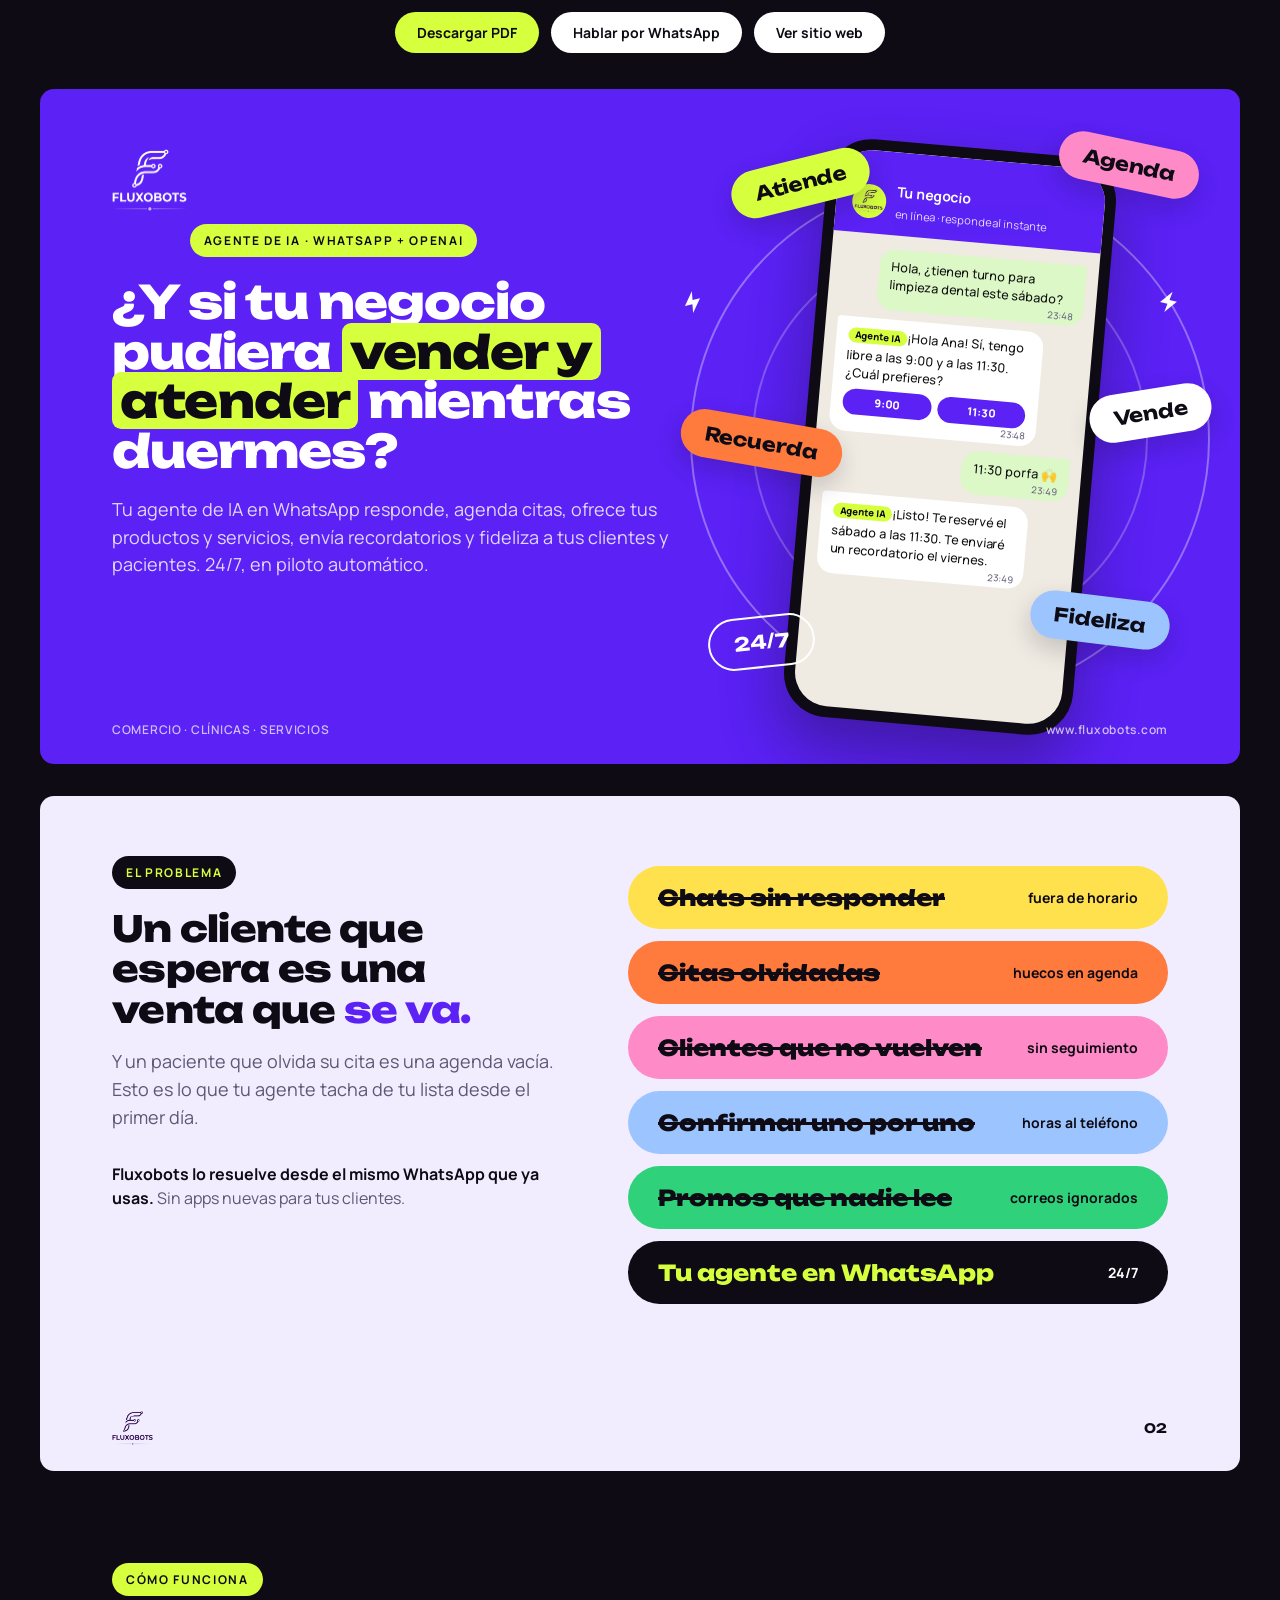
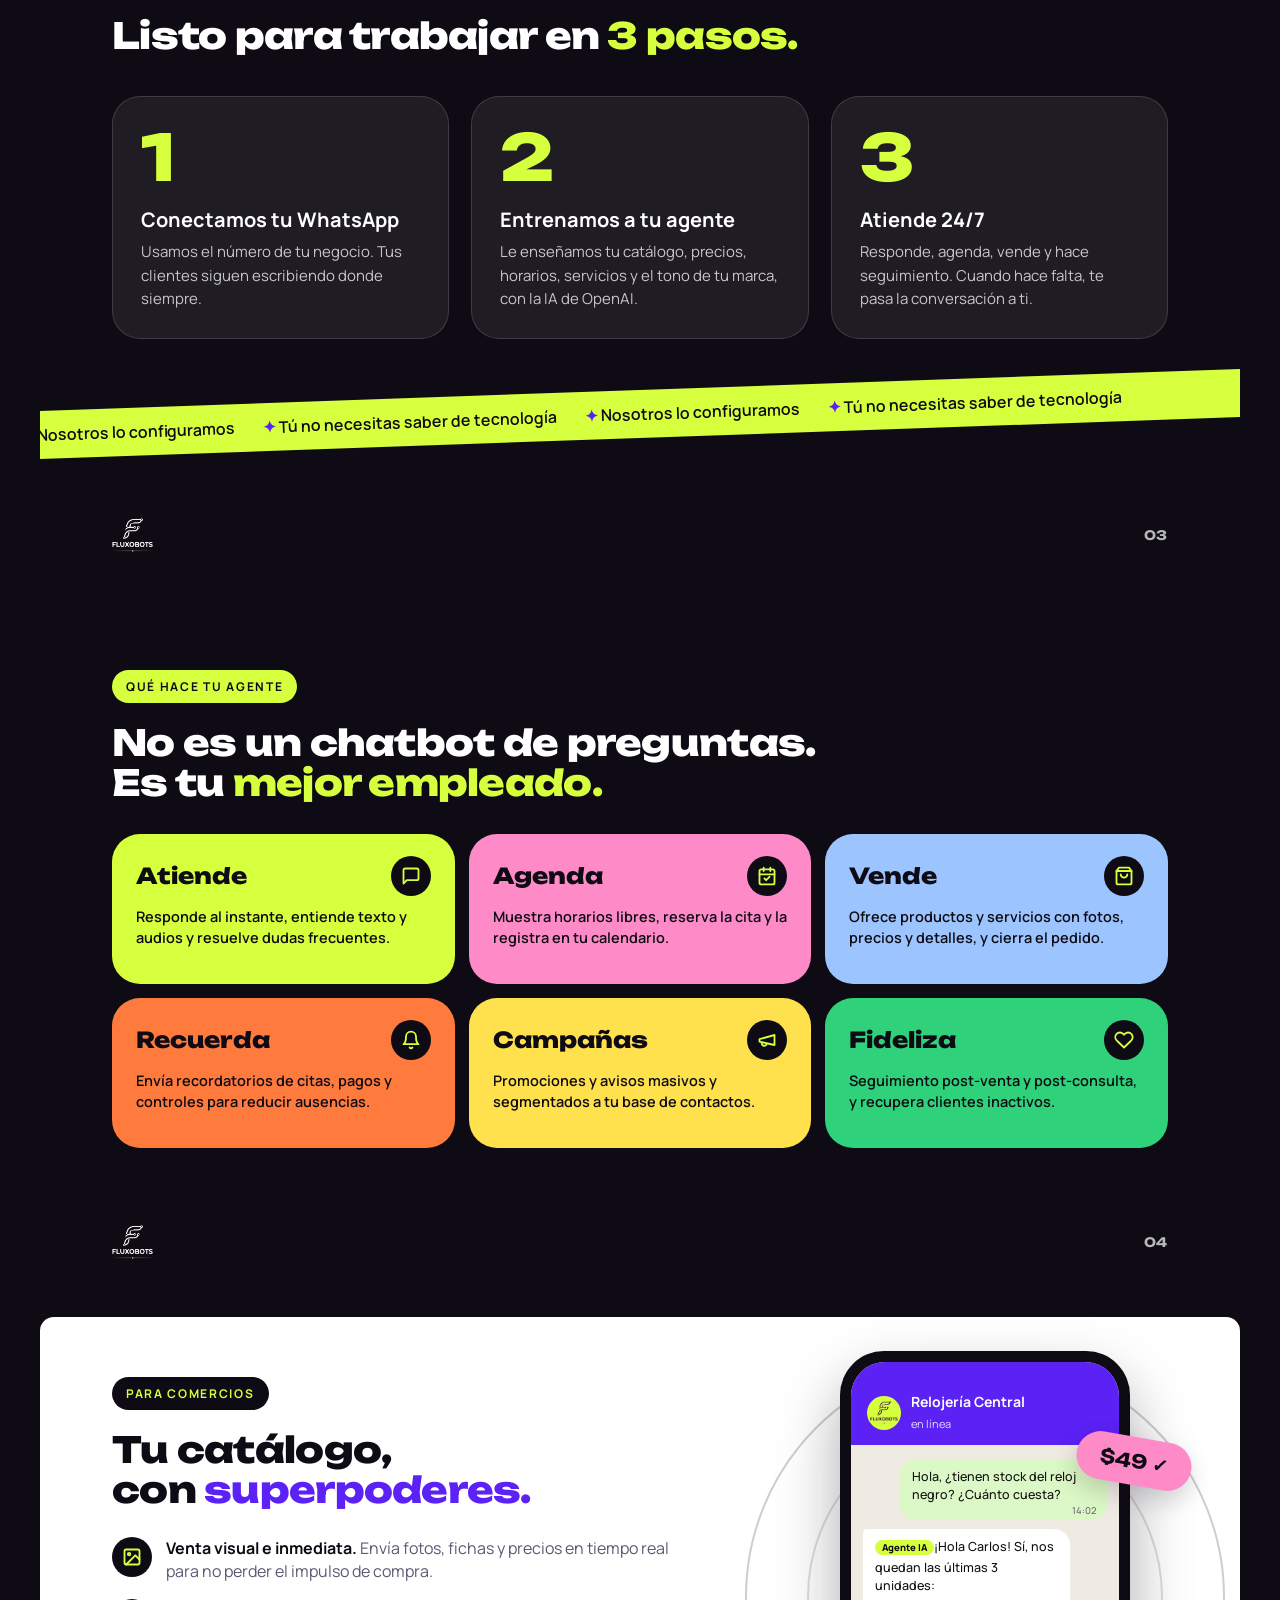
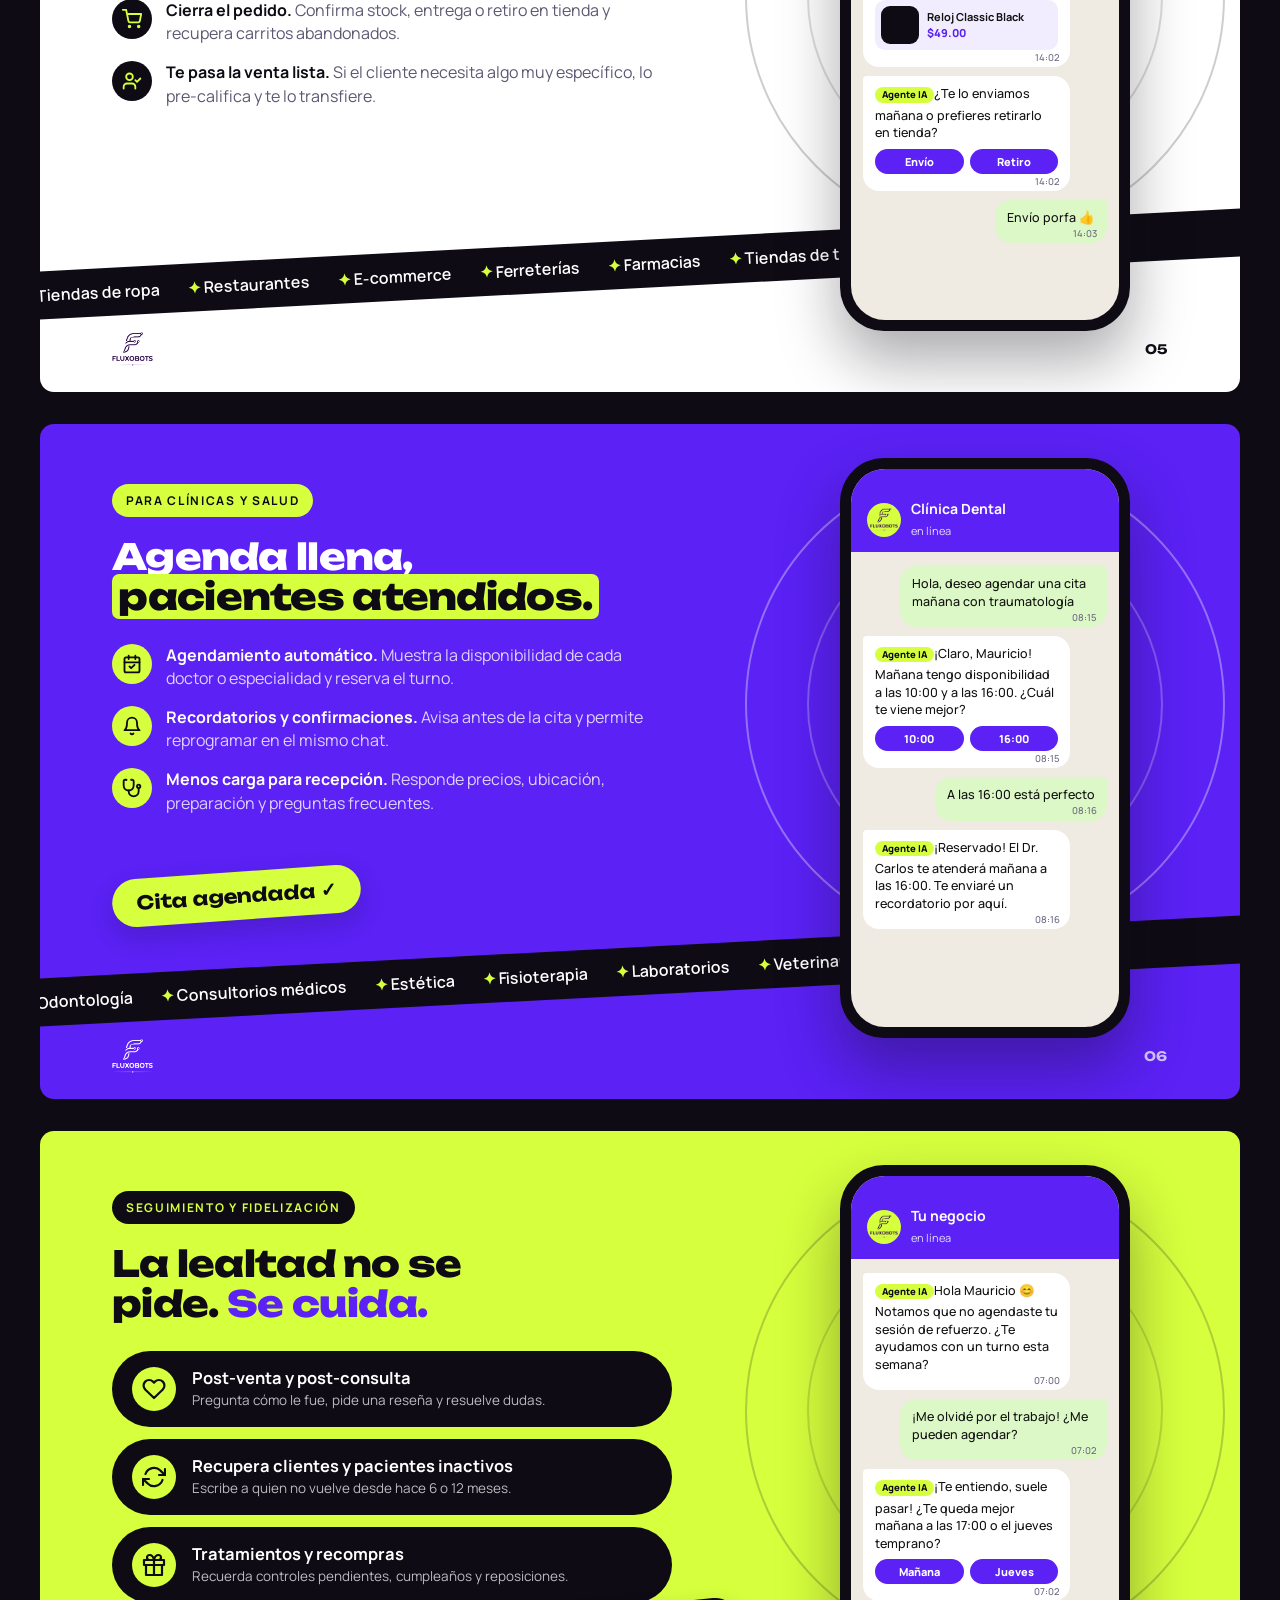
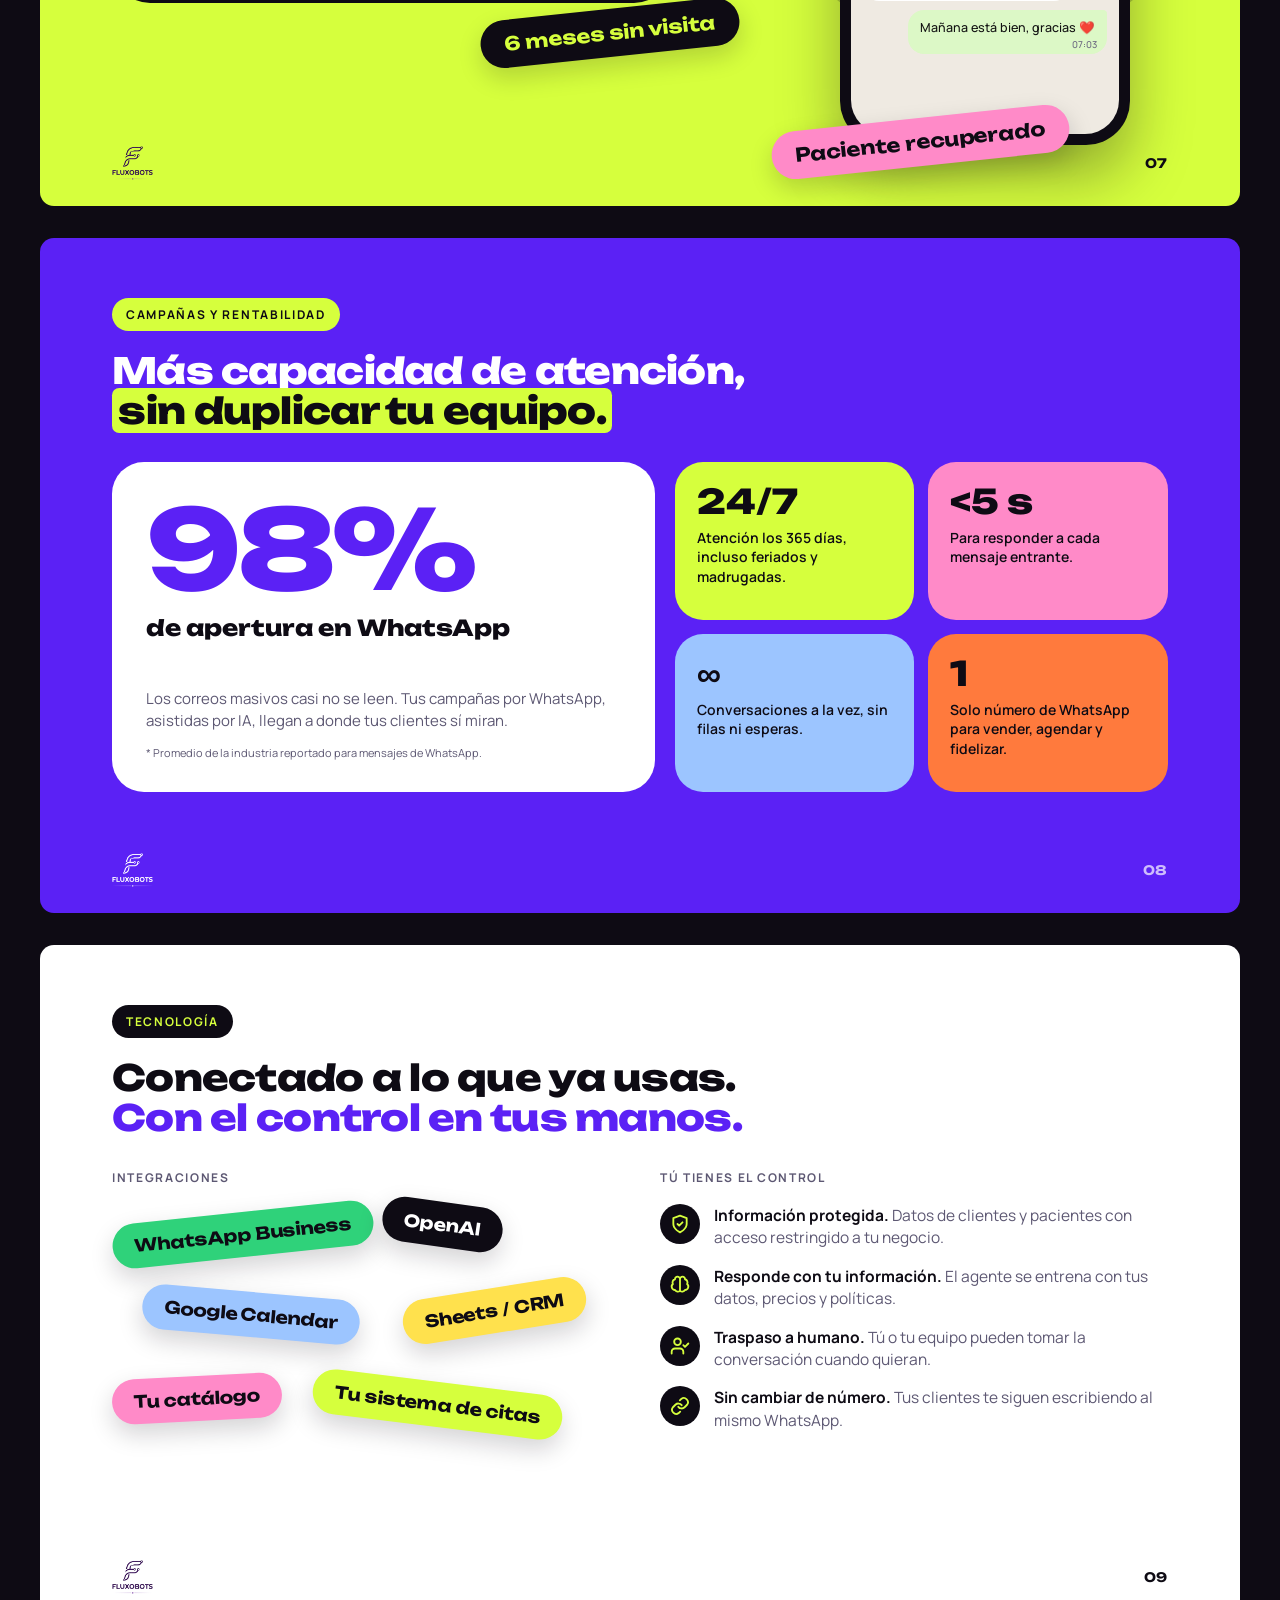
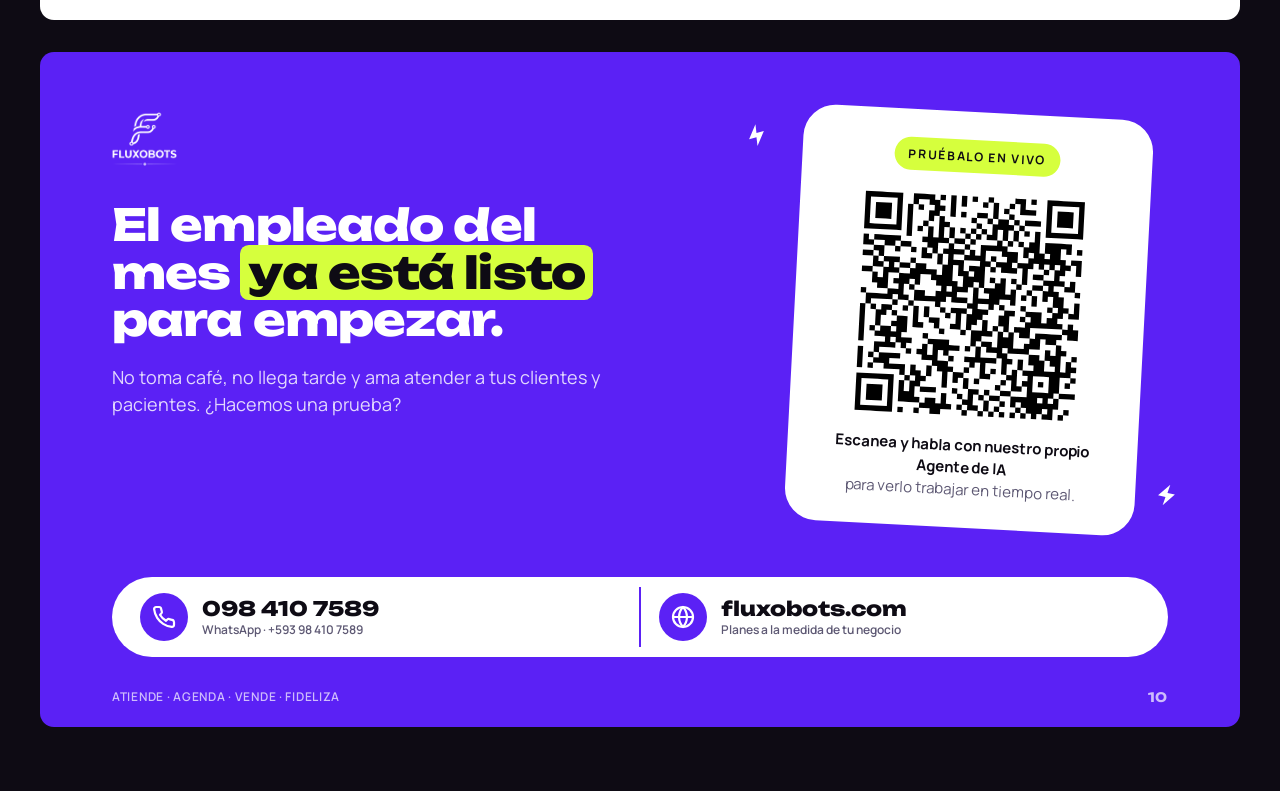
==== commit 77f6829a: "Usar el brochure como página principal El brochure pasa a index.html. La portada anterior se conserv" ====
--- a/brochure.html
+++ b/brochure.html
@@ -2,505 +2,11 @@
 <html lang="es">
 <head>
 <meta charset="UTF-8">
-<meta name="viewport" content="width=device-width, initial-scale=1.0">
-<title>Brochure Fluxobots</title>
-<meta name="description" content="Brochure de Fluxobots: Agente de IA conectado a WhatsApp y OpenAI que atiende, agenda, vende, recuerda y fideliza a tus clientes y pacientes 24/7.">
-<link rel="preconnect" href="https://fonts.googleapis.com">
-<link rel="preconnect" href="https://fonts.gstatic.com" crossorigin>
-<link href="https://fonts.googleapis.com/css2?family=Unbounded:wght@500;700;800&family=Manrope:wght@400;500;600;700;800&display=swap" rel="stylesheet">
-<style>
-/* Layout: slides 16:9 de color plano (violeta / blanco / negro / lima), stickers en píldora y cintas diagonales */
-:root{
-  color-scheme:dark;
-  --violet:#5b21f5;
-  --violet-ink:#3a0fb8;
-  --lime:#d6ff3d;
-  --ink:#0e0b14;
-  --paper:#ffffff;
-  --mist:#f1edff;
-  --grey:#5d5873;
-  --pink:#ff8ac8;
-  --orange:#ff7a3d;
-  --sky:#9cc5ff;
-  --green:#2fd27a;
-  --yellow:#ffe14d;
-  --wa-bubble:#dcf8c6;
-  --display:'Unbounded','Arial Black',sans-serif;
-  --body:'Manrope','Segoe UI',Arial,sans-serif;
-}
-*{box-sizing:border-box;margin:0;padding:0}
-html,body{background:var(--ink);color-scheme:dark}
-body{font-family:var(--body);color:var(--ink);-webkit-font-smoothing:antialiased;padding-block:32px 64px;padding-inline:16px}
-
-/* ---------- Barra (solo pantalla) ---------- */
-.toolbar{position:sticky;top:env(safe-area-inset-top,0px);z-index:10;display:flex;justify-content:center;gap:12px;padding:12px;margin:-32px -16px 24px;background:var(--ink)}
-.toolbar button,.toolbar a{font:700 14px var(--body);border:0;border-radius:999px;padding:11px 22px;cursor:pointer;text-decoration:none;color:var(--ink);background:var(--lime)}
-.toolbar a{background:var(--paper)}
-.toolbar :focus-visible{outline:3px solid var(--pink);outline-offset:2px}
-
-/* ---------- Lienzo ---------- */
-.deck{display:flex;flex-direction:column;align-items:center;gap:32px}
-.frame{width:calc(1200px * var(--s,1));height:calc(675px * var(--s,1))}
-.slide{width:1200px;height:675px;position:relative;overflow:hidden;transform:scale(var(--s,1));transform-origin:top left;border-radius:14px;padding:60px 72px;background:var(--paper)}
-.slide.v{background:var(--violet);color:var(--paper)}
-.slide.k{background:var(--ink);color:var(--paper)}
-.slide.l{background:var(--lime)}
-.slide.m{background:var(--mist)}
-
-/* Pie */
-.foot{position:absolute;left:72px;right:72px;bottom:26px;display:flex;align-items:center;justify-content:space-between;font:600 12px var(--body);letter-spacing:.06em;z-index:4}
-.foot img{height:34px}
-.foot .num{font:700 13px var(--display)}
-.v .foot,.k .foot{color:rgba(255,255,255,.7)}
-
-/* Tipografía */
-.tag{display:inline-block;font:700 12px var(--body);letter-spacing:.14em;text-transform:uppercase;padding:8px 14px;border-radius:999px;background:var(--ink);color:var(--lime);margin-bottom:20px}
-.v .tag,.k .tag{background:var(--lime);color:var(--ink)}
-h1{font:800 46px/1.08 var(--display);letter-spacing:-.02em;text-wrap:balance}
-h2{font:800 36px/1.12 var(--display);letter-spacing:-.02em;text-wrap:balance}
-h3{font:700 19px/1.25 var(--body)}
-.lead{font-size:18px;line-height:1.55;max-width:560px;color:var(--grey)}
-.v .lead,.k .lead{color:rgba(255,255,255,.82)}
-.hl{background:var(--lime);color:var(--ink);padding:0 .18em;border-radius:.2em;-webkit-box-decoration-break:clone;box-decoration-break:clone}
-.hv{color:var(--violet)}
-.k .hv{color:var(--lime)}
-
-/* Stickers en píldora */
-.stk{position:absolute;z-index:3;font:700 19px var(--display);padding:12px 24px;border-radius:999px;color:var(--ink);background:var(--c,var(--lime));transform:rotate(var(--r,0deg));white-space:nowrap;box-shadow:0 10px 24px rgba(14,11,20,.18)}
-.stk.w{background:var(--paper)}
-.stk.o{background:transparent;color:var(--paper);border:2px solid var(--paper);box-shadow:none}
-
-/* Cinta diagonal */
-.tape{position:absolute;left:-60px;right:-60px;height:48px;background:var(--ink);color:var(--paper);transform:rotate(var(--r,-4deg));display:flex;align-items:center;gap:28px;padding-left:40px;white-space:nowrap;font:600 16px var(--body);z-index:3}
-.tape b{color:var(--lime);font-weight:800}
-.tape.lime{background:var(--lime);color:var(--ink)}
-.tape.lime b{color:var(--violet)}
-
-/* Anillos */
-.rings{position:absolute;border-radius:50%;border:2px solid rgba(255,255,255,.35);pointer-events:none}
-.rings::before,.rings::after{content:"";position:absolute;border-radius:50%;border:2px solid rgba(255,255,255,.25)}
-.rings::before{inset:60px}
-.rings::after{inset:120px}
-.dark-rings{border-color:rgba(14,11,20,.2)}
-.dark-rings::before,.dark-rings::after{border-color:rgba(14,11,20,.14)}
-
-/* Destellos */
-.spark{position:absolute;width:26px;height:26px;color:var(--paper);transform:rotate(var(--r,0deg))}
-.spark svg{width:100%;height:100%;fill:currentColor}
-
-/* Íconos */
-.ico{width:48px;height:48px;border-radius:50%;display:grid;place-items:center;background:var(--ink);color:var(--lime);flex:none}
-.ico svg{width:24px;height:24px;fill:none;stroke:currentColor;stroke-width:2.2;stroke-linecap:round;stroke-linejoin:round}
-
-/* ---------- Teléfono ---------- */
-.phone{position:absolute;width:290px;height:580px;border-radius:44px;background:var(--ink);padding:11px;z-index:2;box-shadow:0 30px 60px rgba(14,11,20,.35)}
-.screen{width:100%;height:100%;border-radius:34px;overflow:hidden;background:#efeae2;display:flex;flex-direction:column}
-.wa-head{background:var(--violet);color:#fff;padding:30px 16px 12px;display:flex;align-items:center;gap:10px}
-.wa-head .av{width:34px;height:34px;border-radius:50%;background:var(--lime);display:grid;place-items:center;overflow:hidden}
-.wa-head .av img{width:28px}
-.wa-head b{font-size:14px;display:block}
-.wa-head small{font-size:11px;opacity:.85}
-.chat{flex:1;padding:14px 12px;display:flex;flex-direction:column;gap:9px}
-.msg{max-width:85%;padding:9px 12px 17px;border-radius:16px;font-size:12.5px;line-height:1.4;position:relative;color:#111;font-family:var(--body);font-weight:500}
-.msg time{position:absolute;right:10px;bottom:3px;font-size:9.5px;color:#6b6780}
-.msg.in{align-self:flex-end;background:var(--wa-bubble);border-top-right-radius:4px}
-.msg.ai{align-self:flex-start;background:#fff;border-top-left-radius:4px}
-.msg.ai::before{content:"Agente IA";display:inline-block;font-size:9.5px;font-weight:800;color:var(--ink);background:var(--lime);border-radius:999px;padding:1px 7px;margin-bottom:4px}
-.msg .prod{display:flex;gap:8px;align-items:center;margin-top:6px;padding:6px;border-radius:10px;background:var(--mist)}
-.msg .prod i{width:38px;height:38px;border-radius:9px;background:var(--ink);flex:none}
-.msg .prod b{font-size:11px;display:block}
-.msg .prod span{font-size:11px;color:var(--violet);font-weight:800}
-.msg .btns{display:flex;gap:6px;margin-top:7px}
-.msg .btns span{flex:1;text-align:center;font-size:11px;font-weight:800;color:var(--paper);border-radius:999px;padding:5px 4px;background:var(--violet)}
-
-/* ---------- 01 Portada ---------- */
-.s1 .copy{position:relative;z-index:3;max-width:590px}
-.s1 .logo-top{height:62px;margin-bottom:34px}
-.s1 h1{margin-bottom:20px}
-.s1 .lead{margin-bottom:26px}
-.s1 .rings{width:520px;height:520px;right:30px;top:90px}
-.s1 .phone{right:145px;top:58px;transform:rotate(5deg)}
-
-/* ---------- 02 Problema ---------- */
-.s2 .copy{max-width:470px}
-.s2 .lead{margin-top:18px}
-.s2 .list{position:absolute;right:72px;top:70px;width:540px;display:flex;flex-direction:column;gap:12px}
-.s2 .row{display:flex;align-items:center;justify-content:space-between;border-radius:999px;padding:18px 30px;background:var(--c)}
-.s2 .row h3{font:800 22px var(--display);text-decoration:line-through;text-decoration-thickness:3px}
-.s2 .row span{font:700 14px var(--body)}
-.s2 .row.ok{background:var(--ink);color:var(--paper)}
-.s2 .row.ok h3{text-decoration:none;color:var(--lime)}
-.s2 .note{margin-top:30px;font-size:16px;line-height:1.5;color:var(--grey);max-width:430px}
-.s2 .note b{color:var(--ink)}
-
-/* ---------- 03 Cómo funciona ---------- */
-.s3 .steps{display:grid;grid-template-columns:repeat(3,1fr);gap:22px;margin-top:40px}
-.s3 .step{border-radius:28px;padding:28px;background:rgba(255,255,255,.07);border:1.5px solid rgba(255,255,255,.14)}
-.s3 .n{font:800 64px/1 var(--display);color:var(--lime)}
-.s3 h3{margin-top:18px;font-size:20px}
-.s3 p{font-size:15px;line-height:1.55;color:rgba(255,255,255,.75);margin-top:8px}
-.s3 .tape{bottom:96px}
-
-/* ---------- 04 Funciones ---------- */
-.s4 .grid{display:grid;grid-template-columns:repeat(3,1fr);gap:14px;margin-top:30px}
-.s4 .f{border-radius:28px;padding:22px 24px;background:var(--c);color:var(--ink);display:flex;flex-direction:column;gap:10px;min-height:150px}
-.s4 .f .top{display:flex;align-items:center;justify-content:space-between}
-.s4 .f h3{font:800 22px var(--display)}
-.s4 .f p{font-size:14.5px;line-height:1.45;font-weight:600}
-.s4 .f .ico{width:40px;height:40px}
-.s4 .f .ico svg{width:20px;height:20px}
-
-/* ---------- 05 / 06 Demos ---------- */
-.demo .copy{max-width:560px;position:relative;z-index:3}
-.demo ul{list-style:none;margin-top:26px;display:flex;flex-direction:column;gap:16px}
-.demo li{display:flex;gap:14px;align-items:flex-start;font-size:16px;line-height:1.45;color:var(--grey)}
-.demo li b{color:var(--ink)}
-.demo.v li{color:rgba(255,255,255,.8)}
-.demo.v li b{color:var(--paper)}
-.demo.v .ico{background:var(--lime);color:var(--ink)}
-.demo li .ico{width:40px;height:40px}
-.demo li .ico svg{width:20px;height:20px}
-.demo .phone{right:110px;top:34px}
-.demo .rings{width:480px;height:480px;right:15px;top:40px}
-.demo .tape{bottom:104px;--r:-3deg;z-index:1}
-
-/* ---------- 07 Fidelización ---------- */
-.s7 .copy{max-width:560px}
-.s7 .flows{display:flex;flex-direction:column;gap:12px;margin-top:26px}
-.s7 .flow{display:flex;gap:16px;align-items:center;padding:16px 20px;border-radius:999px;background:var(--ink);color:var(--paper)}
-.s7 .flow h3{font-size:16.5px}
-.s7 .flow p{font-size:13.5px;color:rgba(255,255,255,.72);margin-top:2px}
-.s7 .flow .ico{background:var(--lime);color:var(--ink);width:44px;height:44px}
-.s7 .phone{right:110px;top:34px}
-.s7 .rings{width:480px;height:480px;right:15px;top:40px}
-
-/* ---------- 08 Resultados ---------- */
-.s8 .row{display:grid;grid-template-columns:1.1fr 1fr;gap:20px;margin-top:30px}
-.s8 .big{background:var(--paper);color:var(--ink);border-radius:32px;padding:32px 34px;display:flex;flex-direction:column;justify-content:space-between;min-height:330px}
-.s8 .big .k{font:800 110px/1 var(--display);letter-spacing:-.04em;color:var(--violet)}
-.s8 .big h3{font:800 22px var(--display);margin-top:10px}
-.s8 .big p{font-size:15px;line-height:1.5;color:var(--grey)}
-.s8 .big small{font-size:11px;color:var(--grey);margin-top:12px;display:block}
-.s8 .stats{display:grid;grid-template-columns:1fr 1fr;gap:14px}
-.s8 .stat{border-radius:28px;padding:22px;background:var(--c);color:var(--ink)}
-.s8 .stat .k{font:800 34px/1 var(--display)}
-.s8 .stat p{font-size:14px;line-height:1.4;font-weight:600;margin-top:10px}
-
-/* ---------- 09 Tecnología ---------- */
-.s9 .cols{display:grid;grid-template-columns:1fr 1fr;gap:40px;margin-top:30px}
-.s9 h4{font:700 12px var(--body);letter-spacing:.14em;text-transform:uppercase;color:var(--grey)}
-.s9 .cloud{position:relative;height:290px;margin-top:10px}
-.s9 .cloud .stk{font-size:17px;padding:12px 22px}
-.s9 .sec{display:flex;flex-direction:column;gap:16px;margin-top:18px}
-.s9 .sec div{display:flex;gap:14px;align-items:flex-start;font-size:15.5px;line-height:1.45;color:var(--grey)}
-.s9 .sec b{color:var(--ink)}
-.s9 .sec .ico{width:40px;height:40px}
-.s9 .sec .ico svg{width:20px;height:20px}
-
-/* ---------- 10 Cierre ---------- */
-.s10 .copy{max-width:600px;position:relative;z-index:3}
-.s10 .logo-top{height:54px;margin-bottom:30px}
-.s10 h1{font-size:44px;margin-bottom:20px}
-.s10 .qr{position:absolute;right:96px;top:60px;width:350px;background:var(--paper);border-radius:32px;padding:28px;text-align:center;color:var(--ink);transform:rotate(3deg);z-index:2}
-.s10 .qr .lbl{display:inline-block;font:700 12px var(--body);letter-spacing:.14em;color:var(--ink);background:var(--lime);padding:8px 14px;border-radius:999px}
-.s10 .qr img{width:230px;height:230px;margin:18px auto 14px;display:block}
-.s10 .qr p{font-size:15px;line-height:1.45;color:var(--grey)}
-.s10 .qr p b{color:var(--ink)}
-.s10 .bar{position:absolute;left:72px;right:72px;bottom:70px;display:flex;align-items:center;background:var(--paper);border-radius:999px;padding:10px;z-index:3}
-.s10 .bar a{flex:1;display:flex;align-items:center;gap:14px;padding:6px 18px;color:var(--ink);text-decoration:none;font:800 20px var(--display)}
-.s10 .bar a + a{border-left:2px solid var(--violet)}
-.s10 .bar small{display:block;font:600 12px var(--body);color:var(--grey);letter-spacing:0}
-.s10 .bar .ico{background:var(--violet);color:var(--paper)}
-.s10 .foot{bottom:22px}
-
-/* ---------- Impresión / PDF ---------- */
-@page{size:1200px 675px;margin:0}
-@media print{
-  html,body{background:none;padding:0}
-  .toolbar{display:none}
-  .deck{gap:0;display:block}
-  .frame{width:1200px;height:675px;break-after:page;page-break-after:always}
-  .frame:last-child{break-after:auto;page-break-after:auto}
-  .slide{transform:none;border-radius:0}
-  *{-webkit-print-color-adjust:exact;print-color-adjust:exact}
-}
-</style>
+<meta http-equiv="refresh" content="0; url=/">
+<link rel="canonical" href="/">
+<title>Fluxobots</title>
 </head>
 <body>
-
-<div class="toolbar">
-  <button onclick="window.print()">Descargar PDF</button>
-  <a href="https://wa.me/593984107589" target="_blank" rel="noopener">Hablar por WhatsApp</a>
-</div>
-
-<!-- Íconos reutilizables -->
-<svg width="0" height="0" style="position:absolute" aria-hidden="true">
-  <defs>
-    <symbol id="i-spark" viewBox="0 0 24 24"><path d="M13 2 4 14h7l-1 8 9-12h-7z"/></symbol>
-    <symbol id="i-chat" viewBox="0 0 24 24"><path d="M21 15a2 2 0 0 1-2 2H7l-4 4V5a2 2 0 0 1 2-2h14a2 2 0 0 1 2 2z"/></symbol>
-    <symbol id="i-cal" viewBox="0 0 24 24"><rect x="3" y="4" width="18" height="18" rx="2"/><path d="M16 2v4M8 2v4M3 10h18M9 15l2 2 4-4"/></symbol>
-    <symbol id="i-bag" viewBox="0 0 24 24"><path d="M6 2 3 6v14a2 2 0 0 0 2 2h14a2 2 0 0 0 2-2V6l-3-4z"/><path d="M3 6h18M16 10a4 4 0 0 1-8 0"/></symbol>
-    <symbol id="i-bell" viewBox="0 0 24 24"><path d="M18 8A6 6 0 0 0 6 8c0 7-3 9-3 9h18s-3-2-3-9M13.7 21a2 2 0 0 1-3.4 0"/></symbol>
-    <symbol id="i-mega" viewBox="0 0 24 24"><path d="m3 11 18-5v12L3 14v-3z"/><path d="M11.6 16.8a3 3 0 1 1-5.8-1.6"/></symbol>
-    <symbol id="i-heart" viewBox="0 0 24 24"><path d="M20.8 4.6a5.5 5.5 0 0 0-7.8 0L12 5.7l-1-1.1a5.5 5.5 0 0 0-7.8 7.8l1 1.1L12 21l7.8-7.5 1-1.1a5.5 5.5 0 0 0 0-7.8z"/></symbol>
-    <symbol id="i-img" viewBox="0 0 24 24"><rect x="3" y="3" width="18" height="18" rx="2"/><circle cx="8.5" cy="8.5" r="1.5"/><path d="m21 15-5-5L5 21"/></symbol>
-    <symbol id="i-hand" viewBox="0 0 24 24"><path d="M16 21v-2a4 4 0 0 0-4-4H6a4 4 0 0 0-4 4v2"/><circle cx="9" cy="7" r="4"/><path d="m16 11 2 2 4-4"/></symbol>
-    <symbol id="i-cart" viewBox="0 0 24 24"><circle cx="9" cy="21" r="1"/><circle cx="20" cy="21" r="1"/><path d="M1 1h4l2.7 13.4a2 2 0 0 0 2 1.6h9.7a2 2 0 0 0 2-1.6L23 6H6"/></symbol>
-    <symbol id="i-steth" viewBox="0 0 24 24"><path d="M4.8 2.3A.3.3 0 1 0 5 2H4a2 2 0 0 0-2 2v5a6 6 0 0 0 6 6 6 6 0 0 0 6-6V4a2 2 0 0 0-2-2h-1a.2.2 0 1 0 .3.3"/><path d="M8 15v1a6 6 0 0 0 6 6 6 6 0 0 0 6-6v-4"/><circle cx="20" cy="10" r="2"/></symbol>
-    <symbol id="i-refresh" viewBox="0 0 24 24"><path d="M23 4v6h-6M1 20v-6h6"/><path d="M3.5 9a9 9 0 0 1 14.9-3.4L23 10M1 14l4.6 4.4A9 9 0 0 0 20.5 15"/></symbol>
-    <symbol id="i-gift" viewBox="0 0 24 24"><path d="M20 12v10H4V12M2 7h20v5H2zM12 22V7M12 7H7.5a2.5 2.5 0 0 1 0-5C11 2 12 7 12 7zM12 7h4.5a2.5 2.5 0 0 0 0-5C13 2 12 7 12 7z"/></symbol>
-    <symbol id="i-shield" viewBox="0 0 24 24"><path d="M12 22s8-4 8-10V5l-8-3-8 3v7c0 6 8 10 8 10z"/><path d="m9 12 2 2 4-4"/></symbol>
-    <symbol id="i-phone" viewBox="0 0 24 24"><path d="M22 16.9v3a2 2 0 0 1-2.2 2 19.8 19.8 0 0 1-8.6-3.1 19.5 19.5 0 0 1-6-6A19.8 19.8 0 0 1 2.1 4.2 2 2 0 0 1 4.1 2h3a2 2 0 0 1 2 1.7c.1.9.4 1.8.7 2.7a2 2 0 0 1-.5 2.1L8 9.8a16 16 0 0 0 6 6l1.3-1.3a2 2 0 0 1 2.1-.4c.9.3 1.8.6 2.7.7a2 2 0 0 1 1.7 2z"/></symbol>
-    <symbol id="i-globe" viewBox="0 0 24 24"><circle cx="12" cy="12" r="10"/><path d="M2 12h20M12 2a15.3 15.3 0 0 1 4 10 15.3 15.3 0 0 1-4 10 15.3 15.3 0 0 1-4-10 15.3 15.3 0 0 1 4-10z"/></symbol>
-    <symbol id="i-brain" viewBox="0 0 24 24"><path d="M12 5a3 3 0 1 0-6 .1 4 4 0 0 0-2.5 5.8A4 4 0 0 0 6 18a4 4 0 0 0 6 1V5zM12 5a3 3 0 1 1 6 .1 4 4 0 0 1 2.5 5.8A4 4 0 0 1 18 18a4 4 0 0 1-6 1"/></symbol>
-    <symbol id="i-link" viewBox="0 0 24 24"><path d="M10 13a5 5 0 0 0 7.5.5l3-3a5 5 0 0 0-7-7l-1.7 1.7"/><path d="M14 11a5 5 0 0 0-7.5-.5l-3 3a5 5 0 0 0 7 7l1.7-1.7"/></symbol>
-  </defs>
-</svg>
-
-<main class="deck">
-
-<!-- ============ 01 · PORTADA ============ -->
-<div class="frame"><section class="slide v s1">
-  <div class="copy">
-    <img class="logo-top" src="img/logo-blanco.png" alt="Fluxobots">
-    <div class="tag">Agente de IA · WhatsApp + OpenAI</div>
-    <h1>¿Y si tu negocio pudiera <span class="hl">vender y atender</span> mientras duermes?</h1>
-    <p class="lead">Tu agente de IA en WhatsApp responde, agenda citas, ofrece tus productos y servicios, envía recordatorios y fideliza a tus clientes y pacientes. 24/7, en piloto automático.</p>
-  </div>
-
-  <div class="rings"></div>
-  <div class="phone"><div class="screen">
-    <div class="wa-head"><div class="av"><img src="img/logo-transparente.png" alt=""></div><div><b>Tu negocio</b><small>en línea · responde al instante</small></div></div>
-    <div class="chat">
-      <div class="msg in">Hola, ¿tienen turno para limpieza dental este sábado? <time>23:48</time></div>
-      <div class="msg ai">¡Hola Ana! Sí, tengo libre a las 9:00 y a las 11:30. ¿Cuál prefieres?
-        <div class="btns"><span>9:00</span><span>11:30</span></div><time>23:48</time></div>
-      <div class="msg in">11:30 porfa 🙌 <time>23:49</time></div>
-      <div class="msg ai">¡Listo! Te reservé el sábado a las 11:30. Te enviaré un recordatorio el viernes. <time>23:49</time></div>
-    </div>
-  </div></div>
-
-  <span class="stk" style="left:690px;top:70px;--r:-14deg">Atiende</span>
-  <span class="stk" style="right:40px;top:52px;--r:12deg;--c:var(--pink)">Agenda</span>
-  <span class="stk w" style="right:28px;top:300px;--r:-9deg">Vende</span>
-  <span class="stk" style="left:640px;top:330px;--r:10deg;--c:var(--orange)">Recuerda</span>
-  <span class="stk" style="right:70px;bottom:120px;--r:7deg;--c:var(--sky)">Fideliza</span>
-  <span class="stk o" style="left:668px;bottom:96px;--r:-6deg">24/7</span>
-  <span class="spark" style="left:640px;top:200px;--r:-12deg"><svg><use href="#i-spark"/></svg></span>
-  <span class="spark" style="right:58px;top:200px;--r:14deg"><svg><use href="#i-spark"/></svg></span>
-
-  <div class="foot"><span>COMERCIO · CLÍNICAS · SERVICIOS</span><span>www.fluxobots.com</span></div>
-</section></div>
-
-<!-- ============ 02 · EL PROBLEMA ============ -->
-<div class="frame"><section class="slide m s2">
-  <div class="copy">
-    <div class="tag">El problema</div>
-    <h2>Un cliente que espera es una venta que <span class="hv">se va.</span></h2>
-    <p class="lead">Y un paciente que olvida su cita es una agenda vacía. Esto es lo que tu agente tacha de tu lista desde el primer día.</p>
-    <p class="note"><b>Fluxobots lo resuelve desde el mismo WhatsApp que ya usas.</b> Sin apps nuevas para tus clientes.</p>
-  </div>
-  <div class="list">
-    <div class="row" style="--c:var(--yellow)"><h3>Chats sin responder</h3><span>fuera de horario</span></div>
-    <div class="row" style="--c:var(--orange)"><h3>Citas olvidadas</h3><span>huecos en agenda</span></div>
-    <div class="row" style="--c:var(--pink)"><h3>Clientes que no vuelven</h3><span>sin seguimiento</span></div>
-    <div class="row" style="--c:var(--sky)"><h3>Confirmar uno por uno</h3><span>horas al teléfono</span></div>
-    <div class="row" style="--c:var(--green)"><h3>Promos que nadie lee</h3><span>correos ignorados</span></div>
-    <div class="row ok"><h3>Tu agente en WhatsApp</h3><span>24/7</span></div>
-  </div>
-  <div class="foot"><img src="img/logo-transparente.png" alt="Fluxobots"><span class="num">02</span></div>
-</section></div>
-
-<!-- ============ 03 · CÓMO FUNCIONA ============ -->
-<div class="frame"><section class="slide k s3">
-  <div class="tag">Cómo funciona</div>
-  <h2>Listo para trabajar en <span class="hv">3 pasos.</span></h2>
-  <div class="steps">
-    <div class="step"><div class="n">1</div><h3>Conectamos tu WhatsApp</h3><p>Usamos el número de tu negocio. Tus clientes siguen escribiendo donde siempre.</p></div>
-    <div class="step"><div class="n">2</div><h3>Entrenamos a tu agente</h3><p>Le enseñamos tu catálogo, precios, horarios, servicios y el tono de tu marca, con la IA de OpenAI.</p></div>
-    <div class="step"><div class="n">3</div><h3>Atiende 24/7</h3><p>Responde, agenda, vende y hace seguimiento. Cuando hace falta, te pasa la conversación a ti.</p></div>
-  </div>
-  <div class="tape lime" style="--r:-2deg;bottom:140px"><span><b>✦</b> Nosotros lo configuramos</span><span><b>✦</b> Tú no necesitas saber de tecnología</span><span><b>✦</b> Nosotros lo configuramos</span><span><b>✦</b> Tú no necesitas saber de tecnología</span></div>
-  <div class="foot"><img src="img/logo-blanco.png" alt="Fluxobots"><span class="num">03</span></div>
-</section></div>
-
-<!-- ============ 04 · QUÉ HACE ============ -->
-<div class="frame"><section class="slide k s4">
-  <div class="tag">Qué hace tu agente</div>
-  <h2>No es un chatbot de preguntas. Es tu <span class="hv">mejor empleado.</span></h2>
-  <div class="grid">
-    <div class="f" style="--c:var(--lime)"><div class="top"><h3>Atiende</h3><span class="ico"><svg><use href="#i-chat"/></svg></span></div><p>Responde al instante, entiende texto y audios y resuelve dudas frecuentes.</p></div>
-    <div class="f" style="--c:var(--pink)"><div class="top"><h3>Agenda</h3><span class="ico"><svg><use href="#i-cal"/></svg></span></div><p>Muestra horarios libres, reserva la cita y la registra en tu calendario.</p></div>
-    <div class="f" style="--c:var(--sky)"><div class="top"><h3>Vende</h3><span class="ico"><svg><use href="#i-bag"/></svg></span></div><p>Ofrece productos y servicios con fotos, precios y detalles, y cierra el pedido.</p></div>
-    <div class="f" style="--c:var(--orange)"><div class="top"><h3>Recuerda</h3><span class="ico"><svg><use href="#i-bell"/></svg></span></div><p>Envía recordatorios de citas, pagos y controles para reducir ausencias.</p></div>
-    <div class="f" style="--c:var(--yellow)"><div class="top"><h3>Campañas</h3><span class="ico"><svg><use href="#i-mega"/></svg></span></div><p>Promociones y avisos masivos y segmentados a tu base de contactos.</p></div>
-    <div class="f" style="--c:var(--green)"><div class="top"><h3>Fideliza</h3><span class="ico"><svg><use href="#i-heart"/></svg></span></div><p>Seguimiento post-venta y post-consulta, y recupera clientes inactivos.</p></div>
-  </div>
-  <div class="foot"><img src="img/logo-blanco.png" alt="Fluxobots"><span class="num">04</span></div>
-</section></div>
-
-<!-- ============ 05 · DEMO COMERCIO ============ -->
-<div class="frame"><section class="slide demo s5">
-  <div class="copy">
-    <div class="tag">Para comercios</div>
-    <h2>Tu catálogo, con <span class="hv">superpoderes.</span></h2>
-    <ul>
-      <li><span class="ico"><svg><use href="#i-img"/></svg></span><span><b>Venta visual e inmediata.</b> Envía fotos, fichas y precios en tiempo real para no perder el impulso de compra.</span></li>
-      <li><span class="ico"><svg><use href="#i-cart"/></svg></span><span><b>Cierra el pedido.</b> Confirma stock, entrega o retiro en tienda y recupera carritos abandonados.</span></li>
-      <li><span class="ico"><svg><use href="#i-hand"/></svg></span><span><b>Te pasa la venta lista.</b> Si el cliente necesita algo muy específico, lo pre-califica y te lo transfiere.</span></li>
-    </ul>
-  </div>
-  <div class="rings dark-rings"></div>
-  <div class="phone"><div class="screen">
-    <div class="wa-head"><div class="av"><img src="img/logo-transparente.png" alt=""></div><div><b>Relojería Central</b><small>en línea</small></div></div>
-    <div class="chat">
-      <div class="msg in">Hola, ¿tienen stock del reloj negro? ¿Cuánto cuesta? <time>14:02</time></div>
-      <div class="msg ai">¡Hola Carlos! Sí, nos quedan las últimas 3 unidades:
-        <div class="prod"><i></i><div><b>Reloj Classic Black</b><span>$49.00</span></div></div><time>14:02</time></div>
-      <div class="msg ai">¿Te lo enviamos mañana o prefieres retirarlo en tienda?
-        <div class="btns"><span>Envío</span><span>Retiro</span></div><time>14:02</time></div>
-      <div class="msg in">Envío porfa 👍 <time>14:03</time></div>
-    </div>
-  </div></div>
-  <span class="stk" style="right:48px;top:120px;--r:10deg;--c:var(--pink)">$49 ✓</span>
-  <div class="tape"><span><b>✦</b> Tiendas de ropa</span><span><b>✦</b> Restaurantes</span><span><b>✦</b> E-commerce</span><span><b>✦</b> Ferreterías</span><span><b>✦</b> Farmacias</span><span><b>✦</b> Tiendas de tecnología</span><span><b>✦</b> Panaderías</span></div>
-  <div class="foot"><img src="img/logo-transparente.png" alt="Fluxobots"><span class="num">05</span></div>
-</section></div>
-
-<!-- ============ 06 · DEMO SALUD ============ -->
-<div class="frame"><section class="slide v demo s6">
-  <div class="copy">
-    <div class="tag">Para clínicas y salud</div>
-    <h2>Agenda llena, <span class="hl">pacientes atendidos.</span></h2>
-    <ul>
-      <li><span class="ico"><svg><use href="#i-cal"/></svg></span><span><b>Agendamiento automático.</b> Muestra la disponibilidad de cada doctor o especialidad y reserva el turno.</span></li>
-      <li><span class="ico"><svg><use href="#i-bell"/></svg></span><span><b>Recordatorios y confirmaciones.</b> Avisa antes de la cita y permite reprogramar en el mismo chat.</span></li>
-      <li><span class="ico"><svg><use href="#i-steth"/></svg></span><span><b>Menos carga para recepción.</b> Responde precios, ubicación, preparación y preguntas frecuentes.</span></li>
-    </ul>
-  </div>
-  <div class="rings"></div>
-  <div class="phone"><div class="screen">
-    <div class="wa-head"><div class="av"><img src="img/logo-transparente.png" alt=""></div><div><b>Clínica Dental</b><small>en línea</small></div></div>
-    <div class="chat">
-      <div class="msg in">Hola, deseo agendar una cita mañana con traumatología <time>08:15</time></div>
-      <div class="msg ai">¡Claro, Mauricio! Mañana tengo disponibilidad a las 10:00 y a las 16:00. ¿Cuál te viene mejor?
-        <div class="btns"><span>10:00</span><span>16:00</span></div><time>08:15</time></div>
-      <div class="msg in">A las 16:00 está perfecto <time>08:16</time></div>
-      <div class="msg ai">¡Reservado! El Dr. Carlos te atenderá mañana a las 16:00. Te enviaré un recordatorio por aquí. <time>08:16</time></div>
-    </div>
-  </div></div>
-  <span class="stk" style="left:72px;top:448px;--r:-4deg">Cita agendada ✓</span>
-  <div class="tape"><span><b>✦</b> Odontología</span><span><b>✦</b> Consultorios médicos</span><span><b>✦</b> Estética</span><span><b>✦</b> Fisioterapia</span><span><b>✦</b> Laboratorios</span><span><b>✦</b> Veterinarias</span><span><b>✦</b> Psicología</span></div>
-  <div class="foot"><img src="img/logo-blanco.png" alt="Fluxobots"><span class="num">06</span></div>
-</section></div>
-
-<!-- ============ 07 · FIDELIZACIÓN ============ -->
-<div class="frame"><section class="slide l s7">
-  <div class="copy">
-    <div class="tag">Seguimiento y fidelización</div>
-    <h2>La lealtad no se pide. <span class="hv">Se cuida.</span></h2>
-    <div class="flows">
-      <div class="flow"><span class="ico"><svg><use href="#i-heart"/></svg></span><div><h3>Post-venta y post-consulta</h3><p>Pregunta cómo le fue, pide una reseña y resuelve dudas.</p></div></div>
-      <div class="flow"><span class="ico"><svg><use href="#i-refresh"/></svg></span><div><h3>Recupera clientes y pacientes inactivos</h3><p>Escribe a quien no vuelve desde hace 6 o 12 meses.</p></div></div>
-      <div class="flow"><span class="ico"><svg><use href="#i-gift"/></svg></span><div><h3>Tratamientos y recompras</h3><p>Recuerda controles pendientes, cumpleaños y reposiciones.</p></div></div>
-    </div>
-  </div>
-  <div class="rings dark-rings"></div>
-  <div class="phone"><div class="screen">
-    <div class="wa-head"><div class="av"><img src="img/logo-transparente.png" alt=""></div><div><b>Tu negocio</b><small>en línea</small></div></div>
-    <div class="chat">
-      <div class="msg ai">Hola Mauricio 😊 Notamos que no agendaste tu sesión de refuerzo. ¿Te ayudamos con un turno esta semana? <time>07:00</time></div>
-      <div class="msg in">¡Me olvidé por el trabajo! ¿Me pueden agendar? <time>07:02</time></div>
-      <div class="msg ai">¡Te entiendo, suele pasar! ¿Te queda mejor mañana a las 17:00 o el jueves temprano?
-        <div class="btns"><span>Mañana</span><span>Jueves</span></div><time>07:02</time></div>
-      <div class="msg in">Mañana está bien, gracias ❤️ <time>07:03</time></div>
-    </div>
-  </div></div>
-  <span class="stk" style="left:440px;top:478px;--r:-6deg;--c:var(--ink);color:var(--lime)">6 meses sin visita</span>
-  <span class="stk" style="right:170px;bottom:40px;--r:-6deg;--c:var(--pink)">Paciente recuperado</span>
-  <div class="foot"><img src="img/logo-transparente.png" alt="Fluxobots"><span class="num">07</span></div>
-</section></div>
-
-<!-- ============ 08 · CAMPAÑAS Y RESULTADOS ============ -->
-<div class="frame"><section class="slide v s8">
-  <div class="tag">Campañas y rentabilidad</div>
-  <h2>Más capacidad de atención, <span class="hl">sin duplicar tu equipo.</span></h2>
-  <div class="row">
-    <div class="big">
-      <div><div class="k">98%</div><h3>de apertura en WhatsApp</h3></div>
-      <div><p>Los correos masivos casi no se leen. Tus campañas por WhatsApp, asistidas por IA, llegan a donde tus clientes sí miran.</p><small>* Promedio de la industria reportado para mensajes de WhatsApp.</small></div>
-    </div>
-    <div class="stats">
-      <div class="stat" style="--c:var(--lime)"><div class="k">24/7</div><p>Atención los 365 días, incluso feriados y madrugadas.</p></div>
-      <div class="stat" style="--c:var(--pink)"><div class="k">&lt;5 s</div><p>Para responder a cada mensaje entrante.</p></div>
-      <div class="stat" style="--c:var(--sky)"><div class="k">∞</div><p>Conversaciones a la vez, sin filas ni esperas.</p></div>
-      <div class="stat" style="--c:var(--orange)"><div class="k">1</div><p>Solo número de WhatsApp para vender, agendar y fidelizar.</p></div>
-    </div>
-  </div>
-  <div class="foot"><img src="img/logo-blanco.png" alt="Fluxobots"><span class="num">08</span></div>
-</section></div>
-
-<!-- ============ 09 · INTEGRACIONES Y CONTROL ============ -->
-<div class="frame"><section class="slide s9">
-  <div class="tag">Tecnología</div>
-  <h2>Conectado a lo que ya usas. <span class="hv">Con el control en tus manos.</span></h2>
-  <div class="cols">
-    <div>
-      <h4>Integraciones</h4>
-      <div class="cloud">
-        <span class="stk" style="left:0;top:16px;--r:-6deg;--c:var(--green)">WhatsApp Business</span>
-        <span class="stk" style="left:270px;top:6px;--r:8deg;--c:var(--ink);color:var(--paper)">OpenAI</span>
-        <span class="stk" style="left:30px;top:96px;--r:5deg;--c:var(--sky)">Google Calendar</span>
-        <span class="stk" style="left:290px;top:92px;--r:-9deg;--c:var(--yellow)">Sheets / CRM</span>
-        <span class="stk" style="left:0;top:180px;--r:-3deg;--c:var(--pink)">Tu catálogo</span>
-        <span class="stk" style="left:200px;top:186px;--r:7deg;--c:var(--lime)">Tu sistema de citas</span>
-      </div>
-    </div>
-    <div>
-      <h4>Tú tienes el control</h4>
-      <div class="sec">
-        <div><span class="ico"><svg><use href="#i-shield"/></svg></span><span><b>Información protegida.</b> Datos de clientes y pacientes con acceso restringido a tu negocio.</span></div>
-        <div><span class="ico"><svg><use href="#i-brain"/></svg></span><span><b>Responde con tu información.</b> El agente se entrena con tus datos, precios y políticas.</span></div>
-        <div><span class="ico"><svg><use href="#i-hand"/></svg></span><span><b>Traspaso a humano.</b> Tú o tu equipo pueden tomar la conversación cuando quieran.</span></div>
-        <div><span class="ico"><svg><use href="#i-link"/></svg></span><span><b>Sin cambiar de número.</b> Tus clientes te siguen escribiendo al mismo WhatsApp.</span></div>
-      </div>
-    </div>
-  </div>
-  <div class="foot"><img src="img/logo-transparente.png" alt="Fluxobots"><span class="num">09</span></div>
-</section></div>
-
-<!-- ============ 10 · CIERRE ============ -->
-<div class="frame"><section class="slide v s10">
-  <div class="copy">
-    <img class="logo-top" src="img/logo-blanco.png" alt="Fluxobots">
-    <h1>El empleado del mes <span class="hl">ya está listo</span> para empezar.</h1>
-    <p class="lead">No toma café, no llega tarde y ama atender a tus clientes y pacientes. ¿Hacemos una prueba?</p>
-  </div>
-  <div class="qr">
-    <span class="lbl">PRUÉBALO EN VIVO</span>
-    <img src="img/qr-whatsapp.svg" alt="Código QR para escribir a Fluxobots por WhatsApp">
-    <p><b>Escanea y habla con nuestro propio Agente de IA</b><br>para verlo trabajar en tiempo real.</p>
-  </div>
-  <span class="spark" style="right:470px;top:70px;--r:-14deg"><svg><use href="#i-spark"/></svg></span>
-  <span class="spark" style="right:60px;top:430px;--r:12deg"><svg><use href="#i-spark"/></svg></span>
-  <div class="bar">
-    <a href="https://wa.me/593984107589" target="_blank" rel="noopener"><span class="ico"><svg><use href="#i-phone"/></svg></span><span>098 410 7589<small>WhatsApp · +593 98 410 7589</small></span></a>
-    <a href="https://www.fluxobots.com" target="_blank" rel="noopener"><span class="ico"><svg><use href="#i-globe"/></svg></span><span>fluxobots.com<small>Planes a la medida de tu negocio</small></span></a>
-  </div>
-  <div class="foot"><span>ATIENDE · AGENDA · VENDE · FIDELIZA</span><span class="num">10</span></div>
-</section></div>
-
-</main>
-
-<script>
-  // Escala las slides para que quepan en pantallas pequeñas
-  function fit(){
-    var s=Math.min(1,(document.documentElement.clientWidth-32)/1200);
-    document.documentElement.style.setProperty('--s',s);
-  }
-  window.addEventListener('resize',fit);fit();
-  window.addEventListener('beforeprint',function(){document.documentElement.style.setProperty('--s',1)});
-  window.addEventListener('afterprint',fit);
-</script>
+<p>El brochure ahora está en la <a href="/">página principal</a>.</p>
 </body>
 </html>
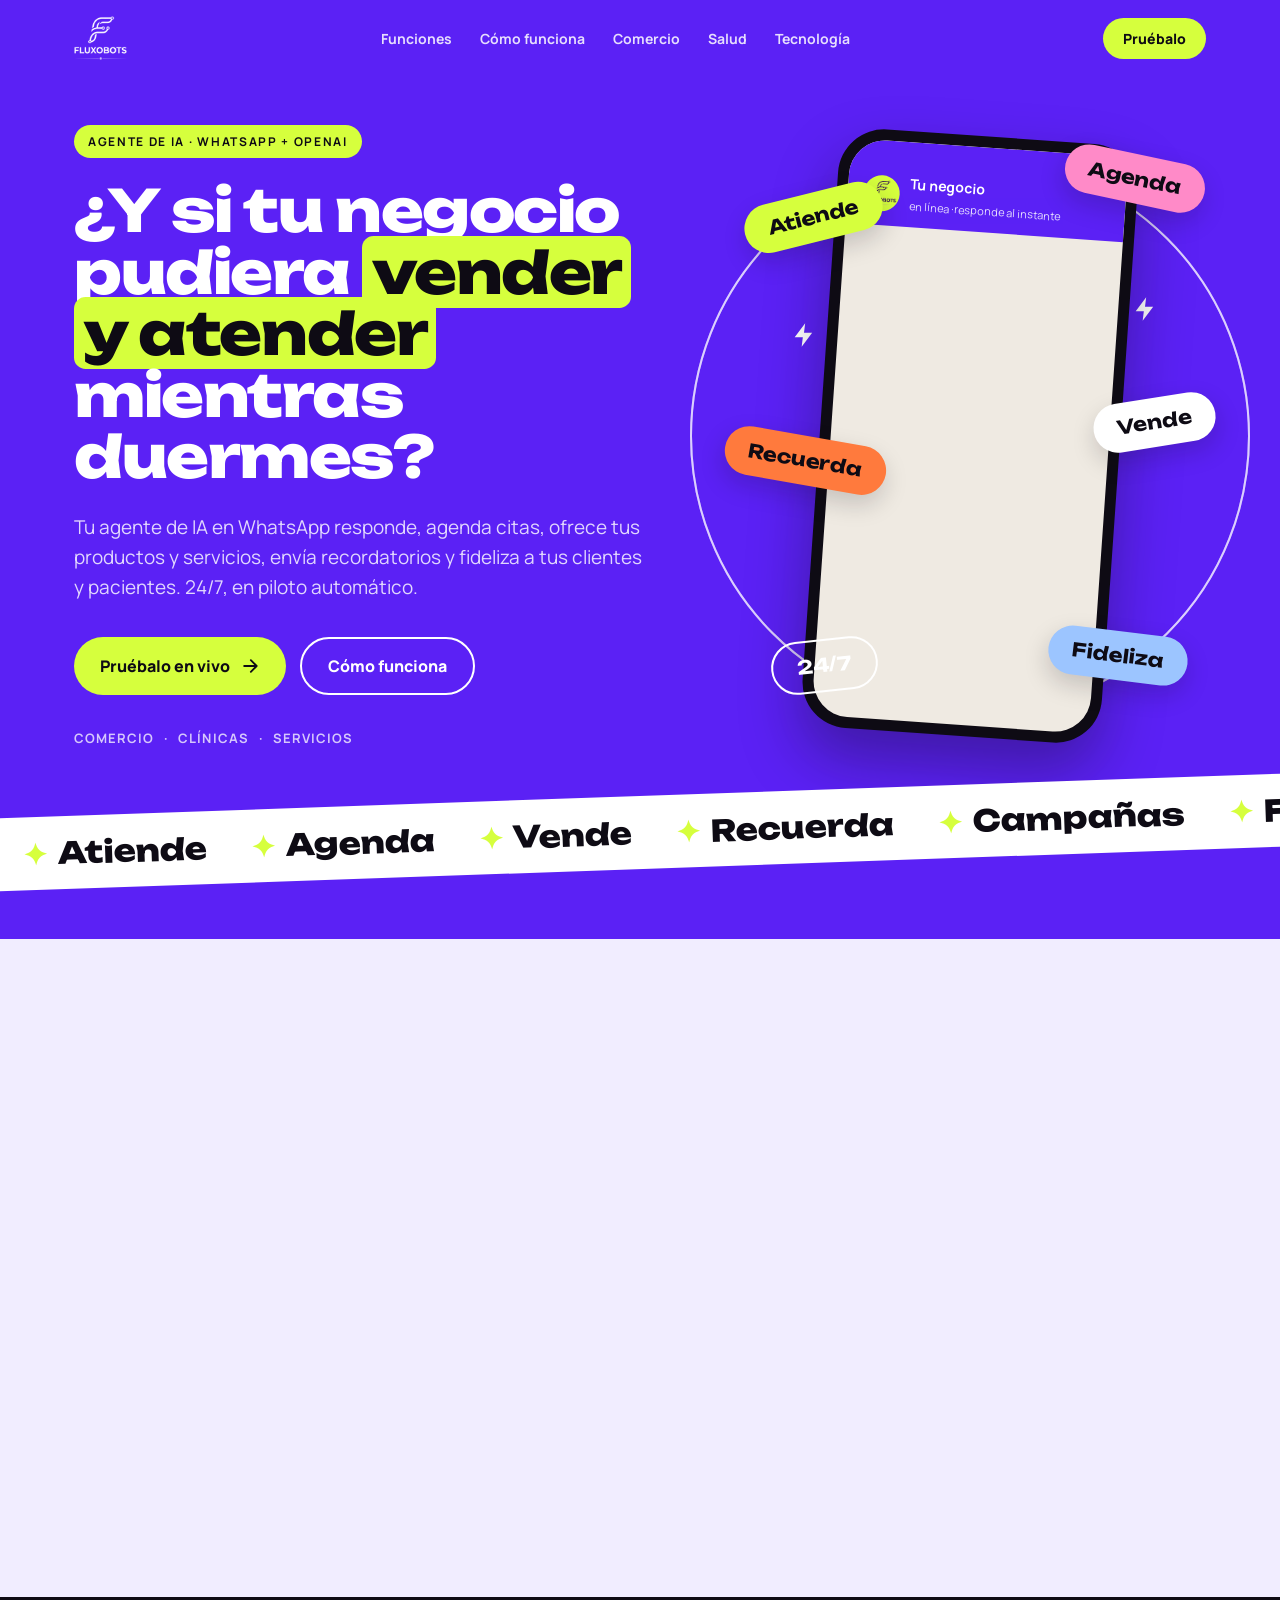
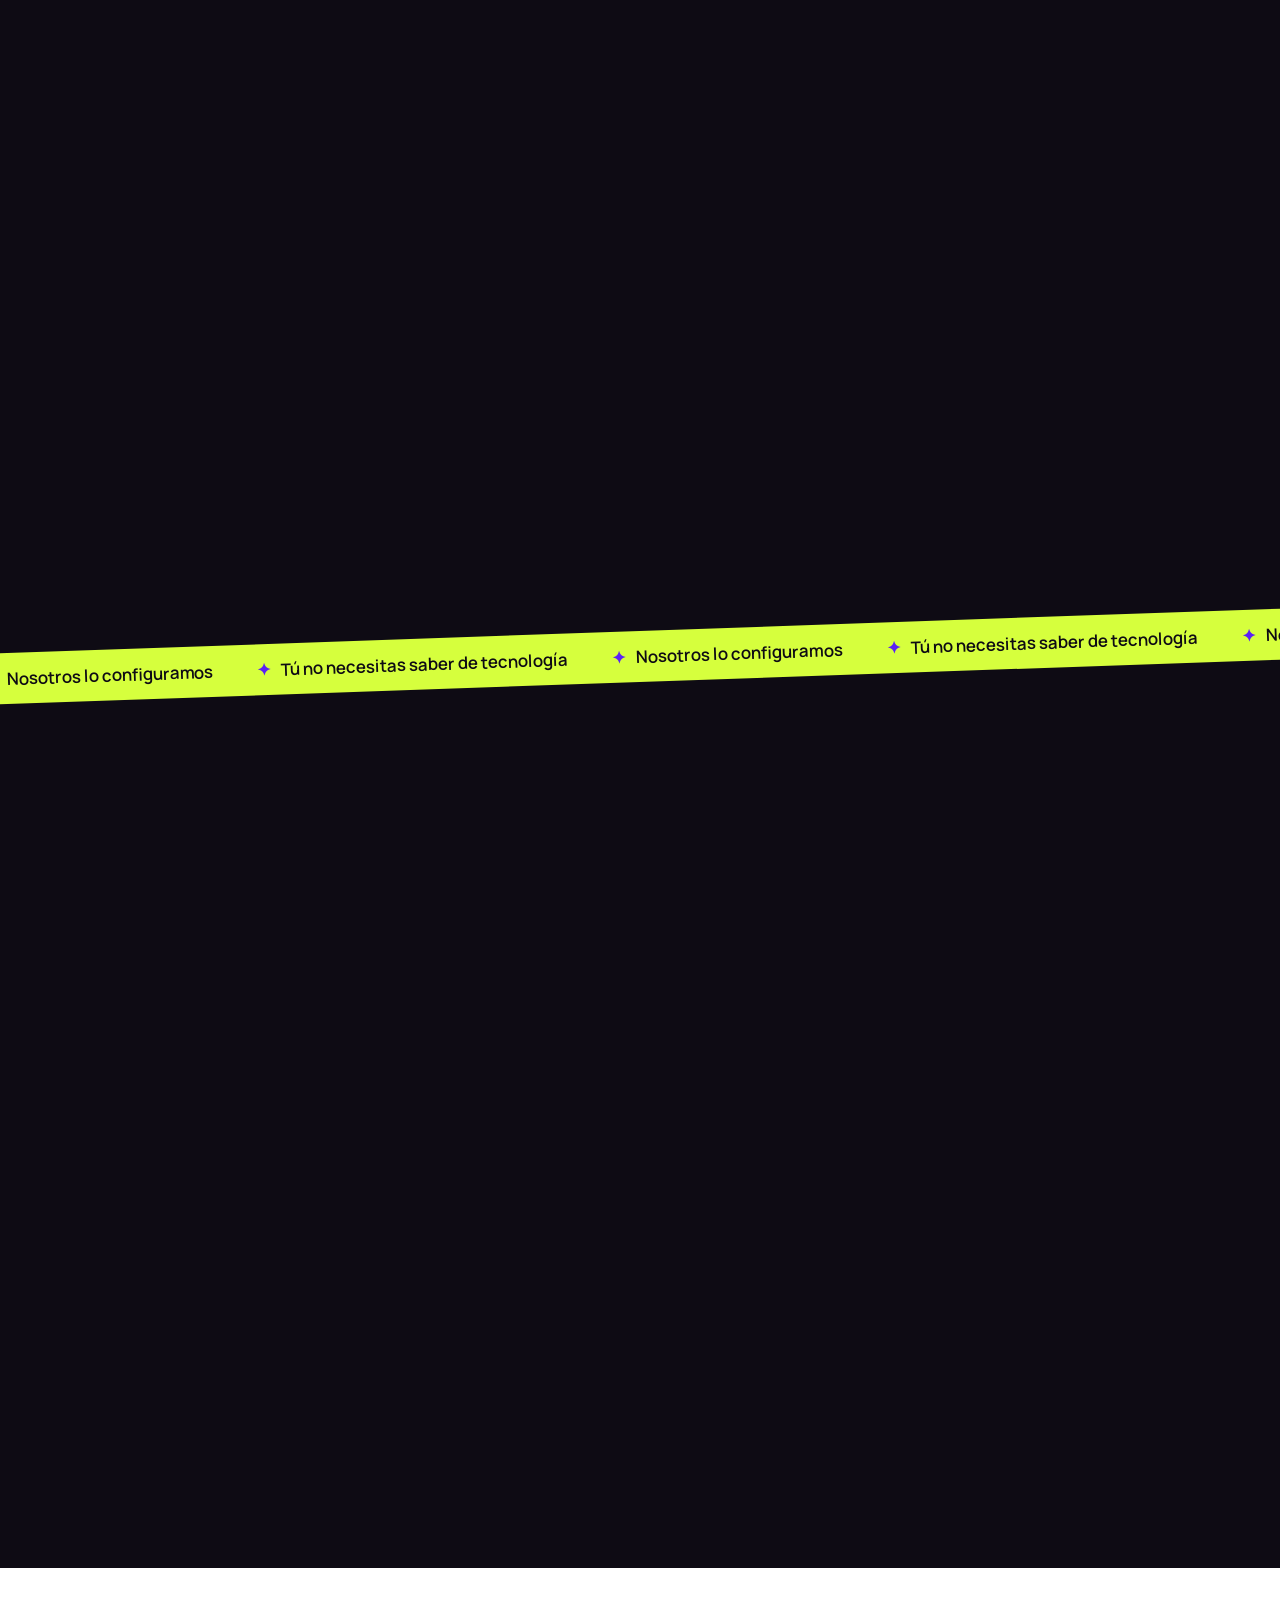
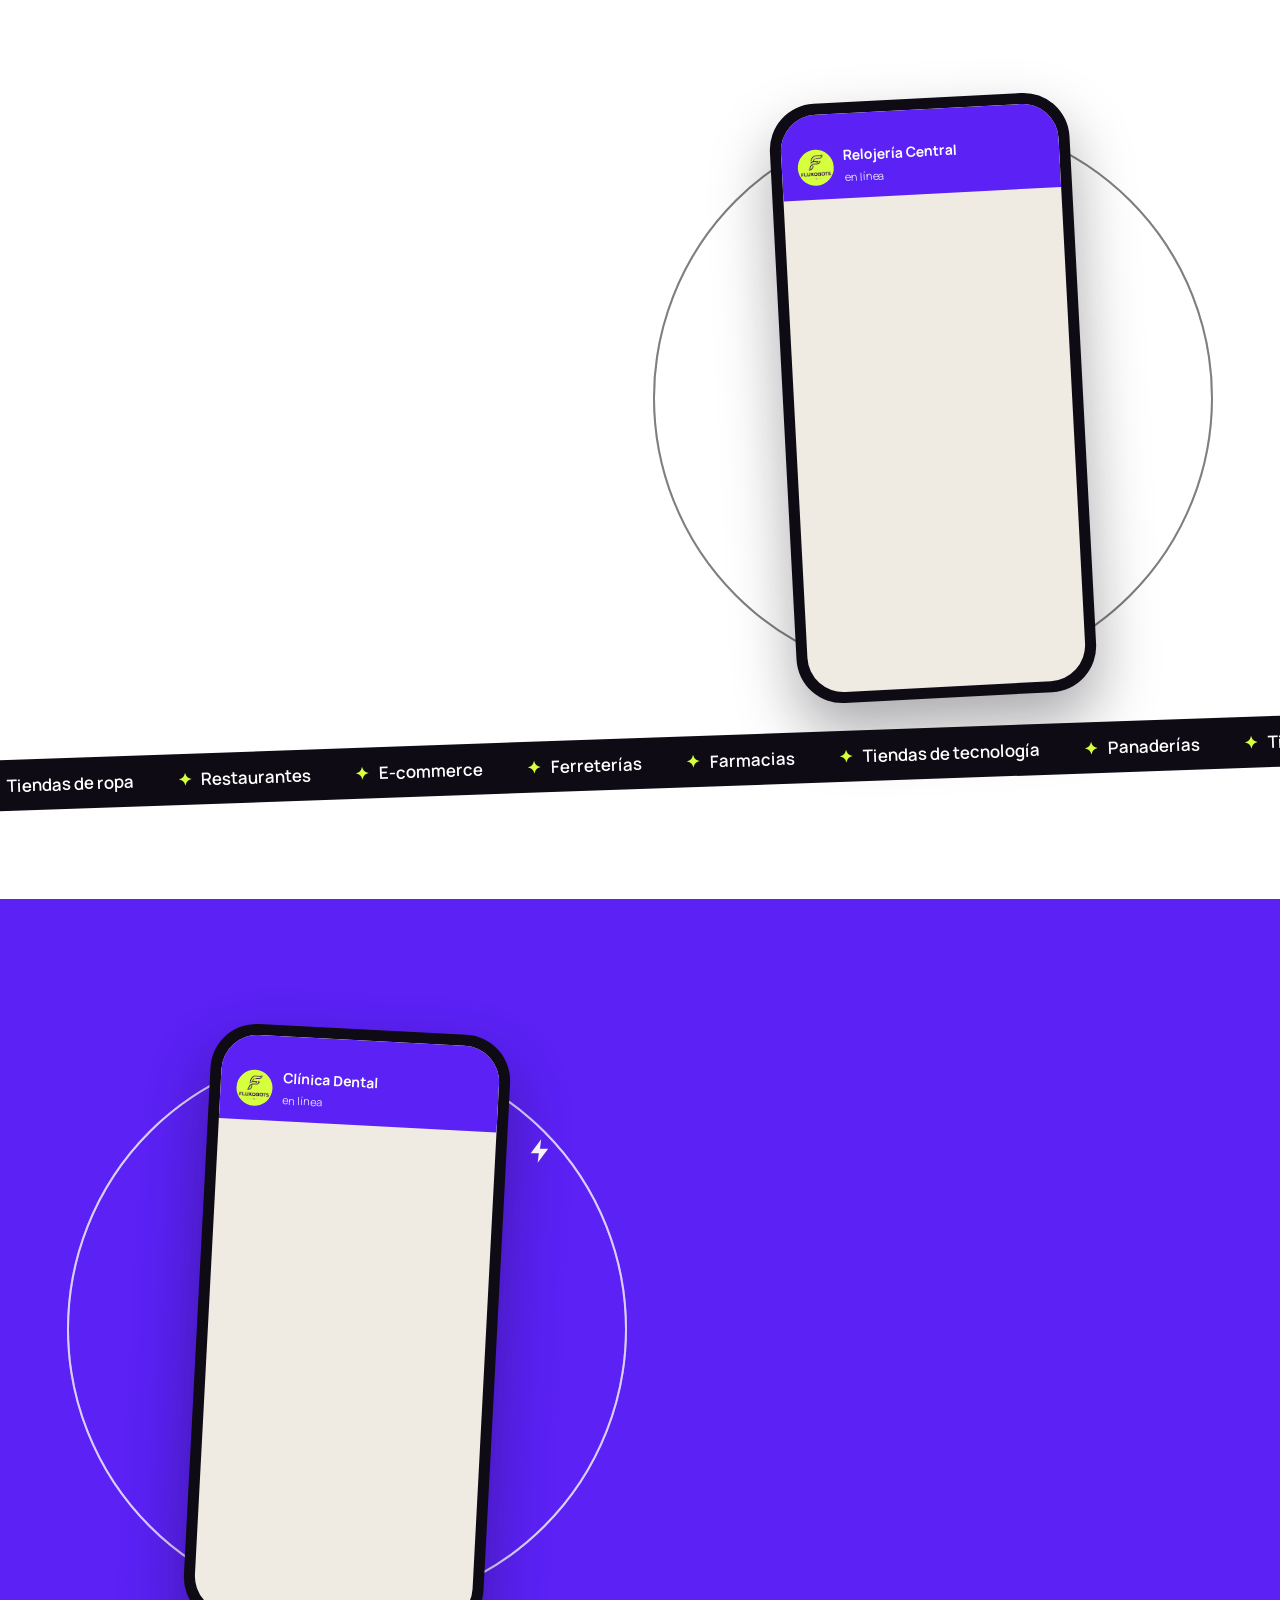
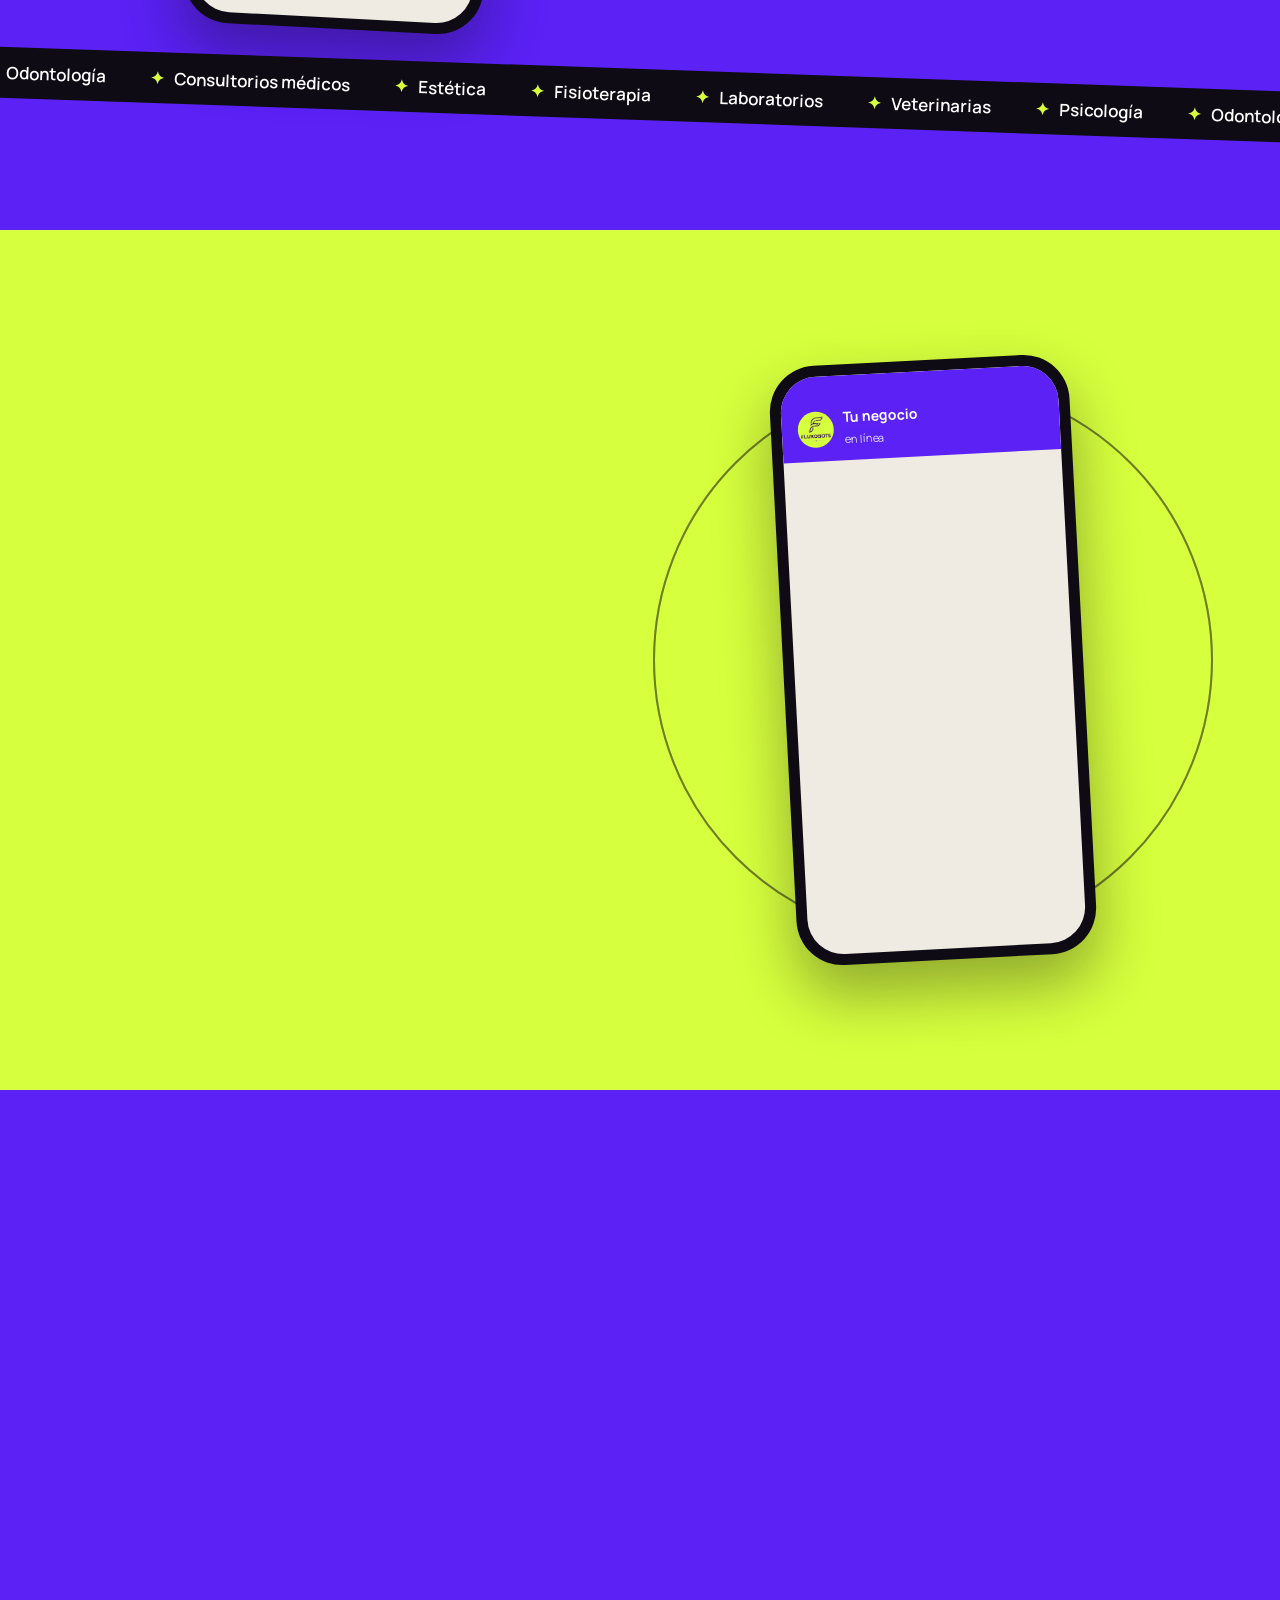
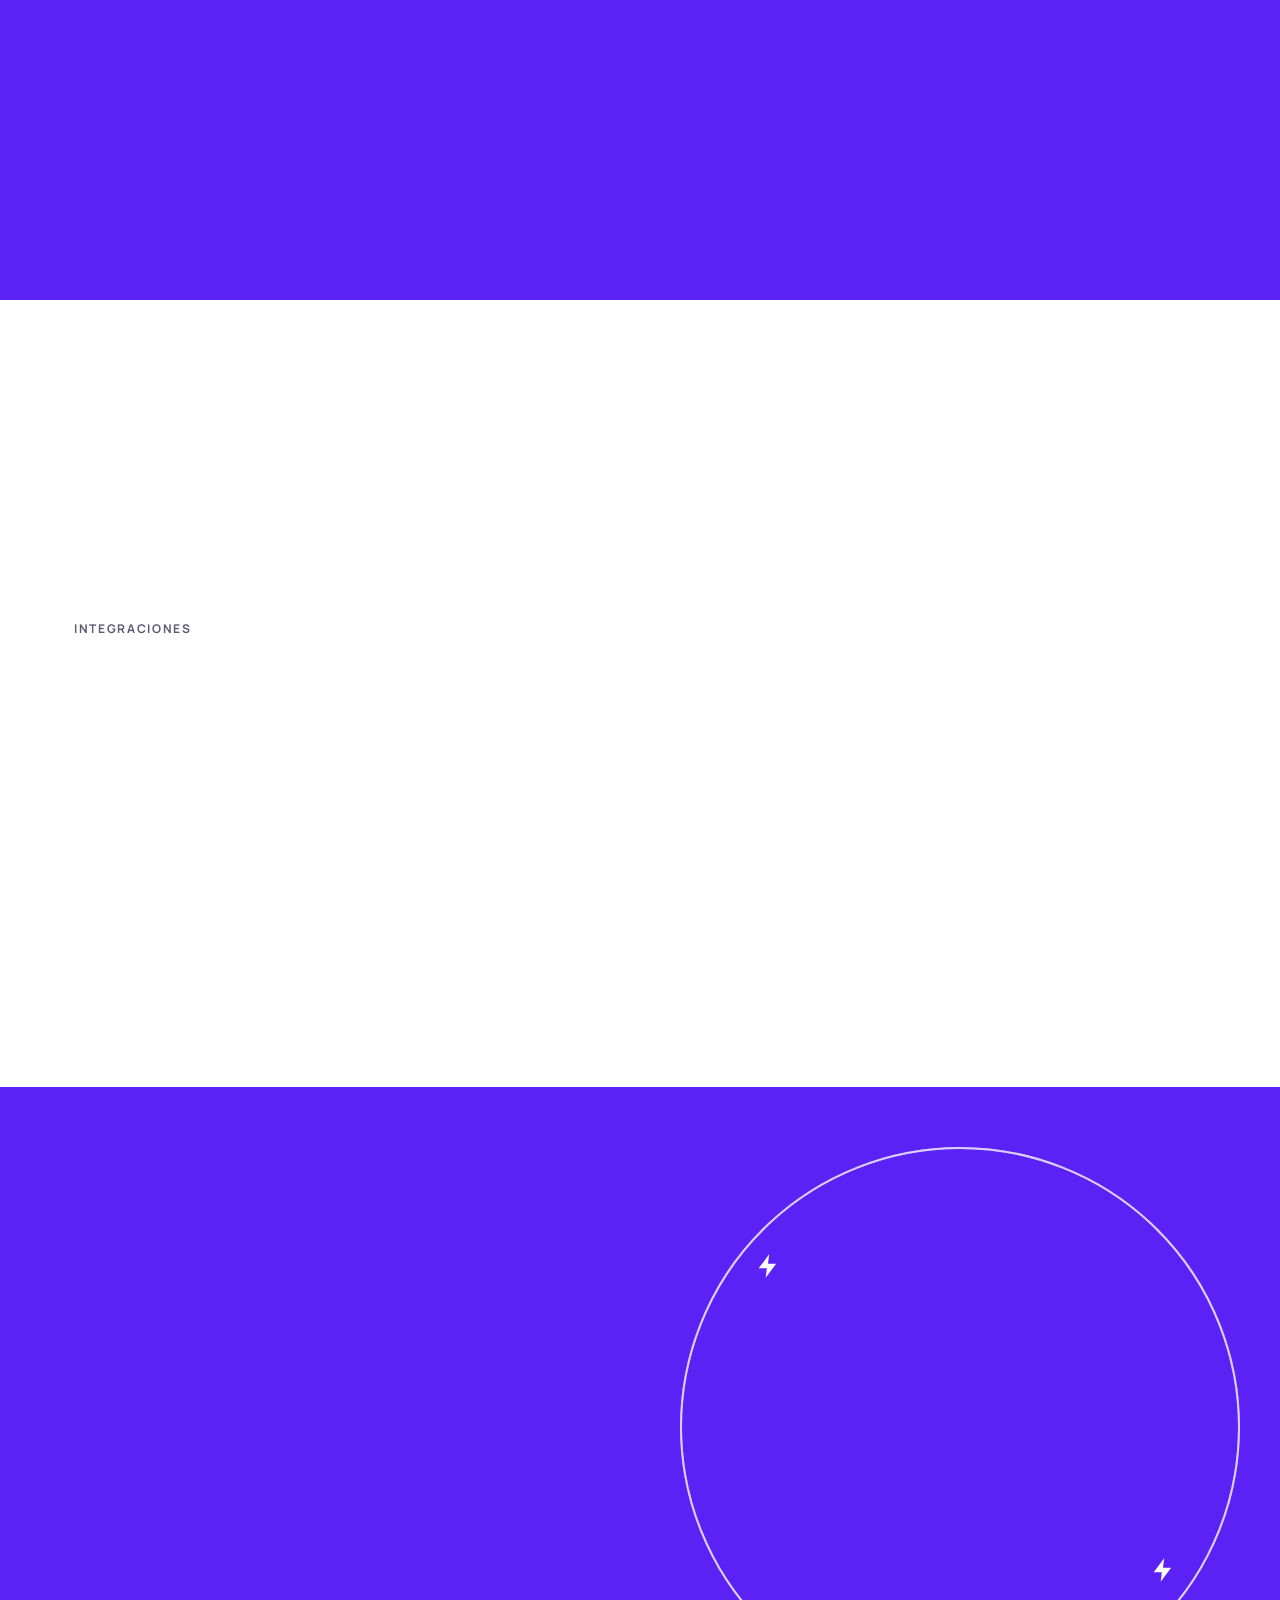
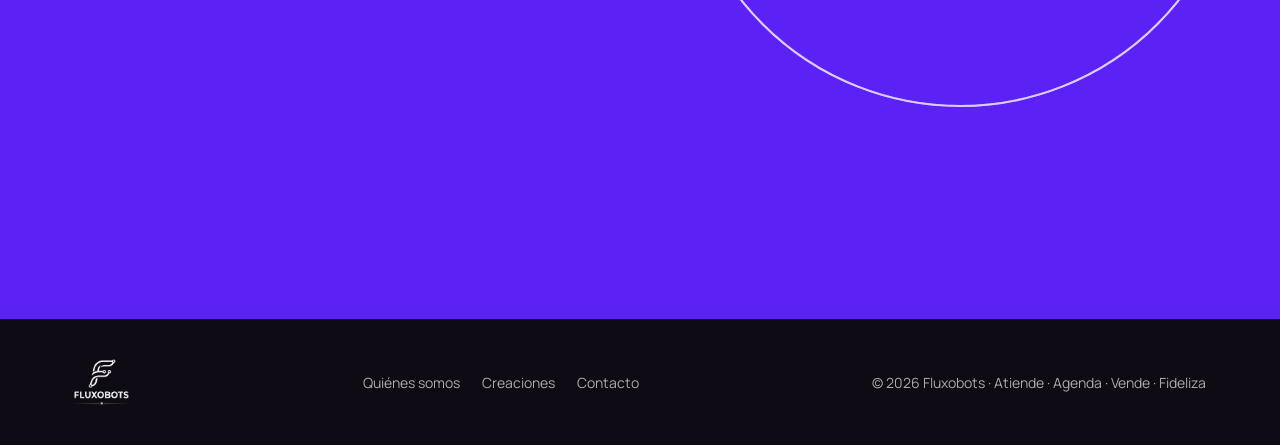
==== commit 4890cd6f: "Agregar SEO, vista previa al compartir e íconos - Título y descripción optimizados, canonical, robot" ====
--- a/brochure.html
+++ b/brochure.html
@@ -4,6 +4,7 @@
 <meta charset="UTF-8">
 <meta http-equiv="refresh" content="0; url=/">
 <link rel="canonical" href="/">
+<meta name="robots" content="noindex, follow">
 <title>Fluxobots</title>
 </head>
 <body>
